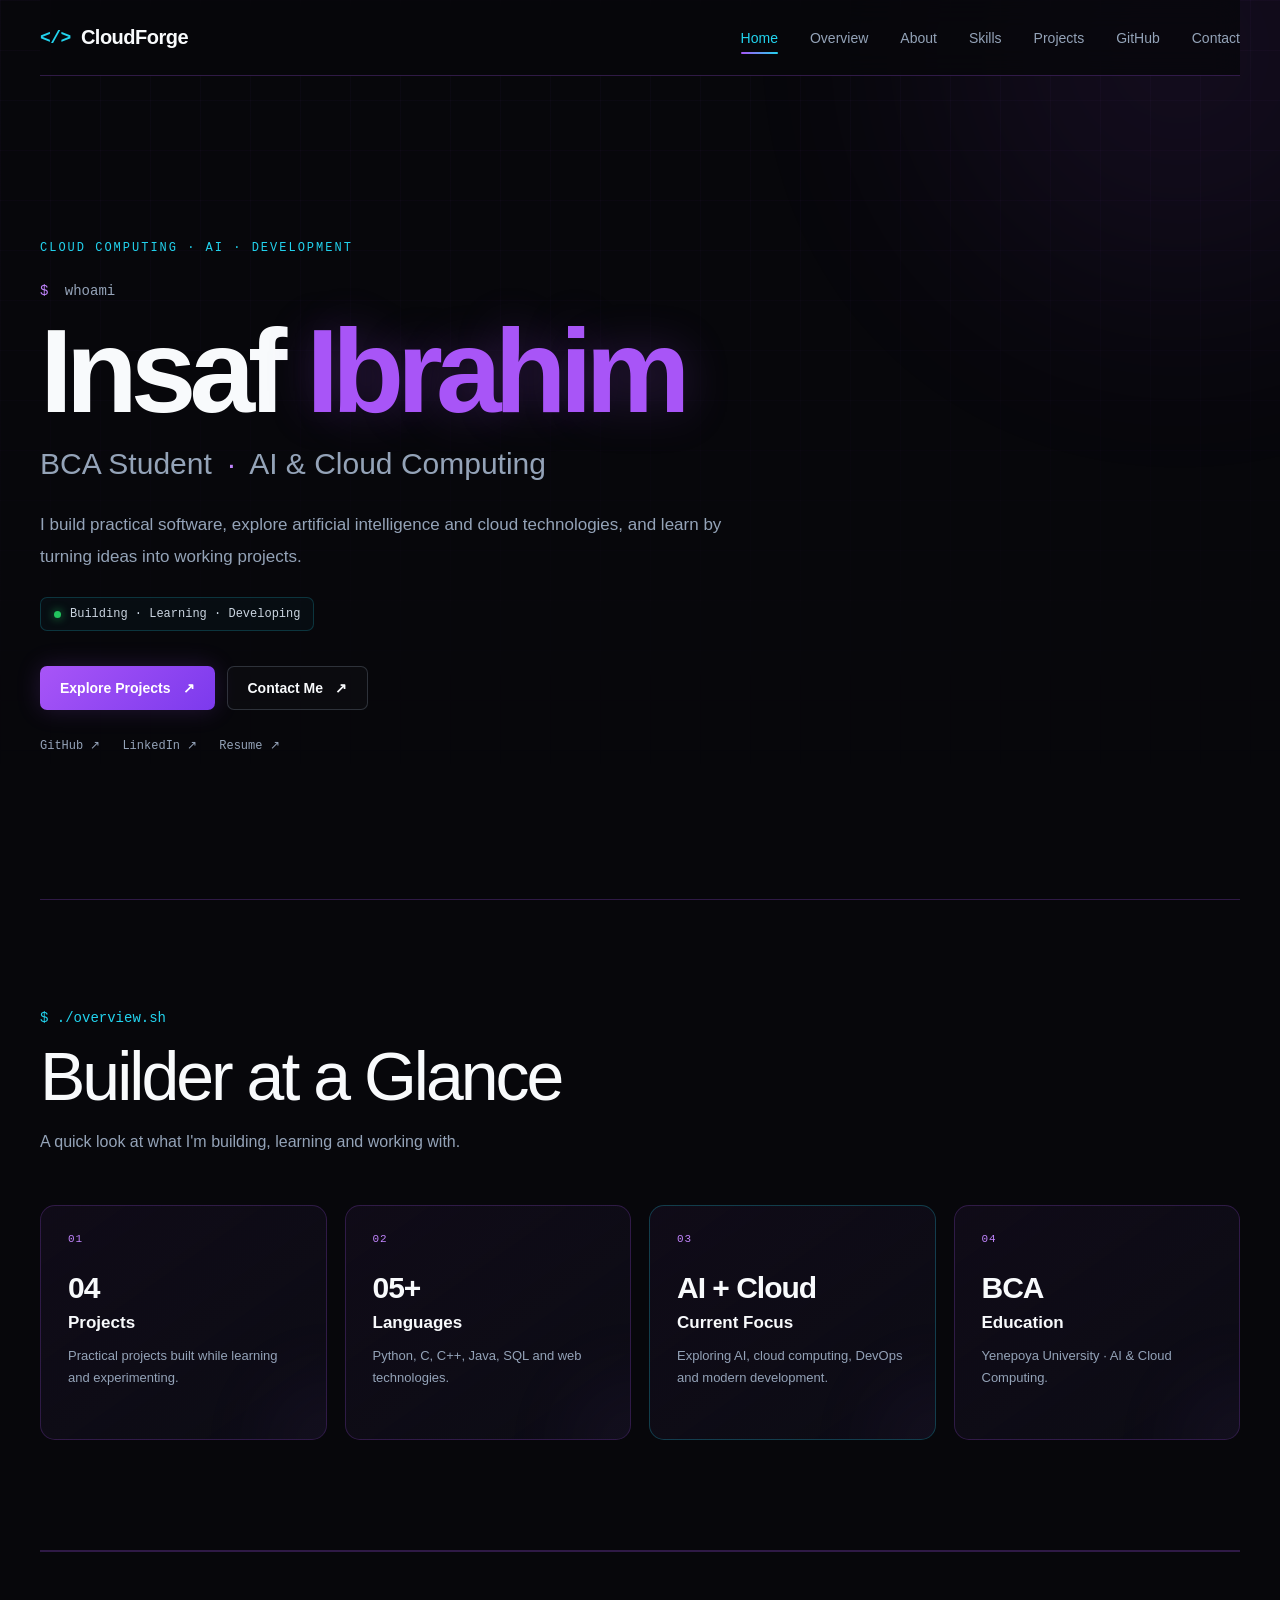
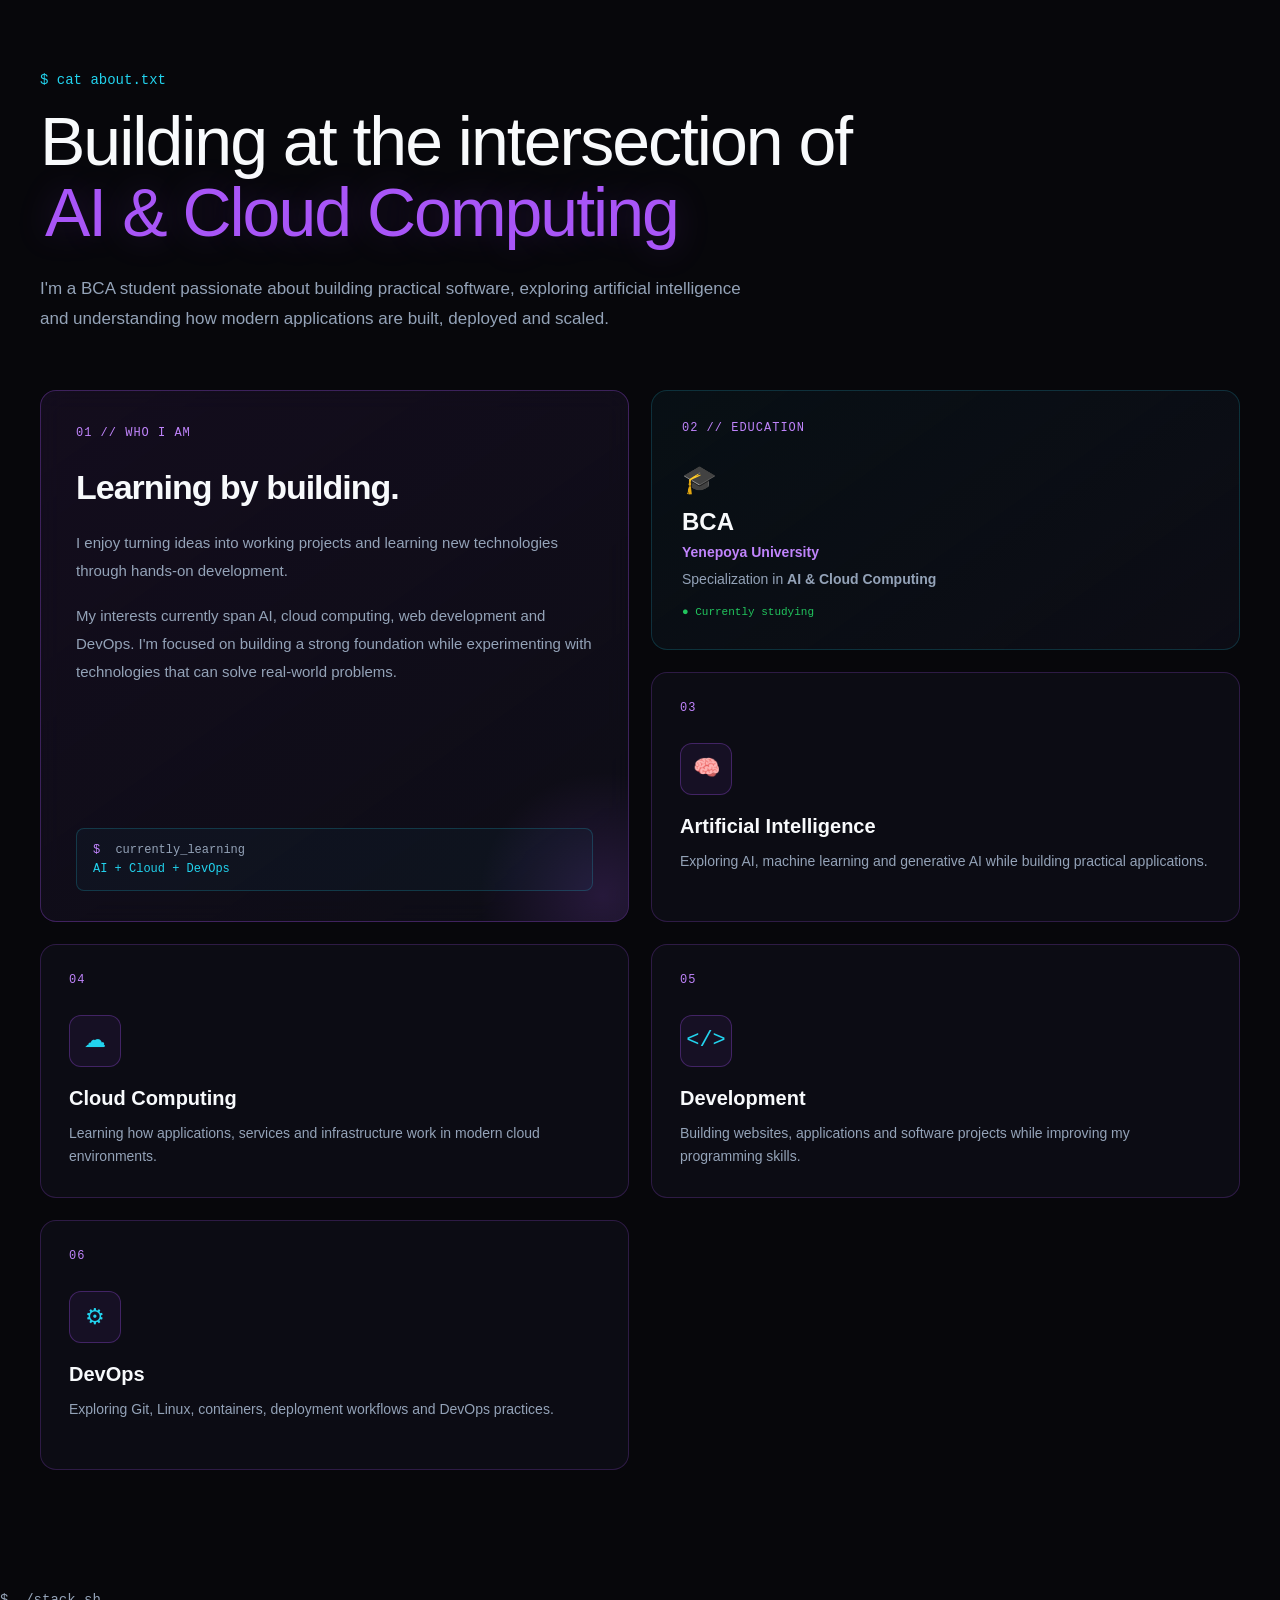
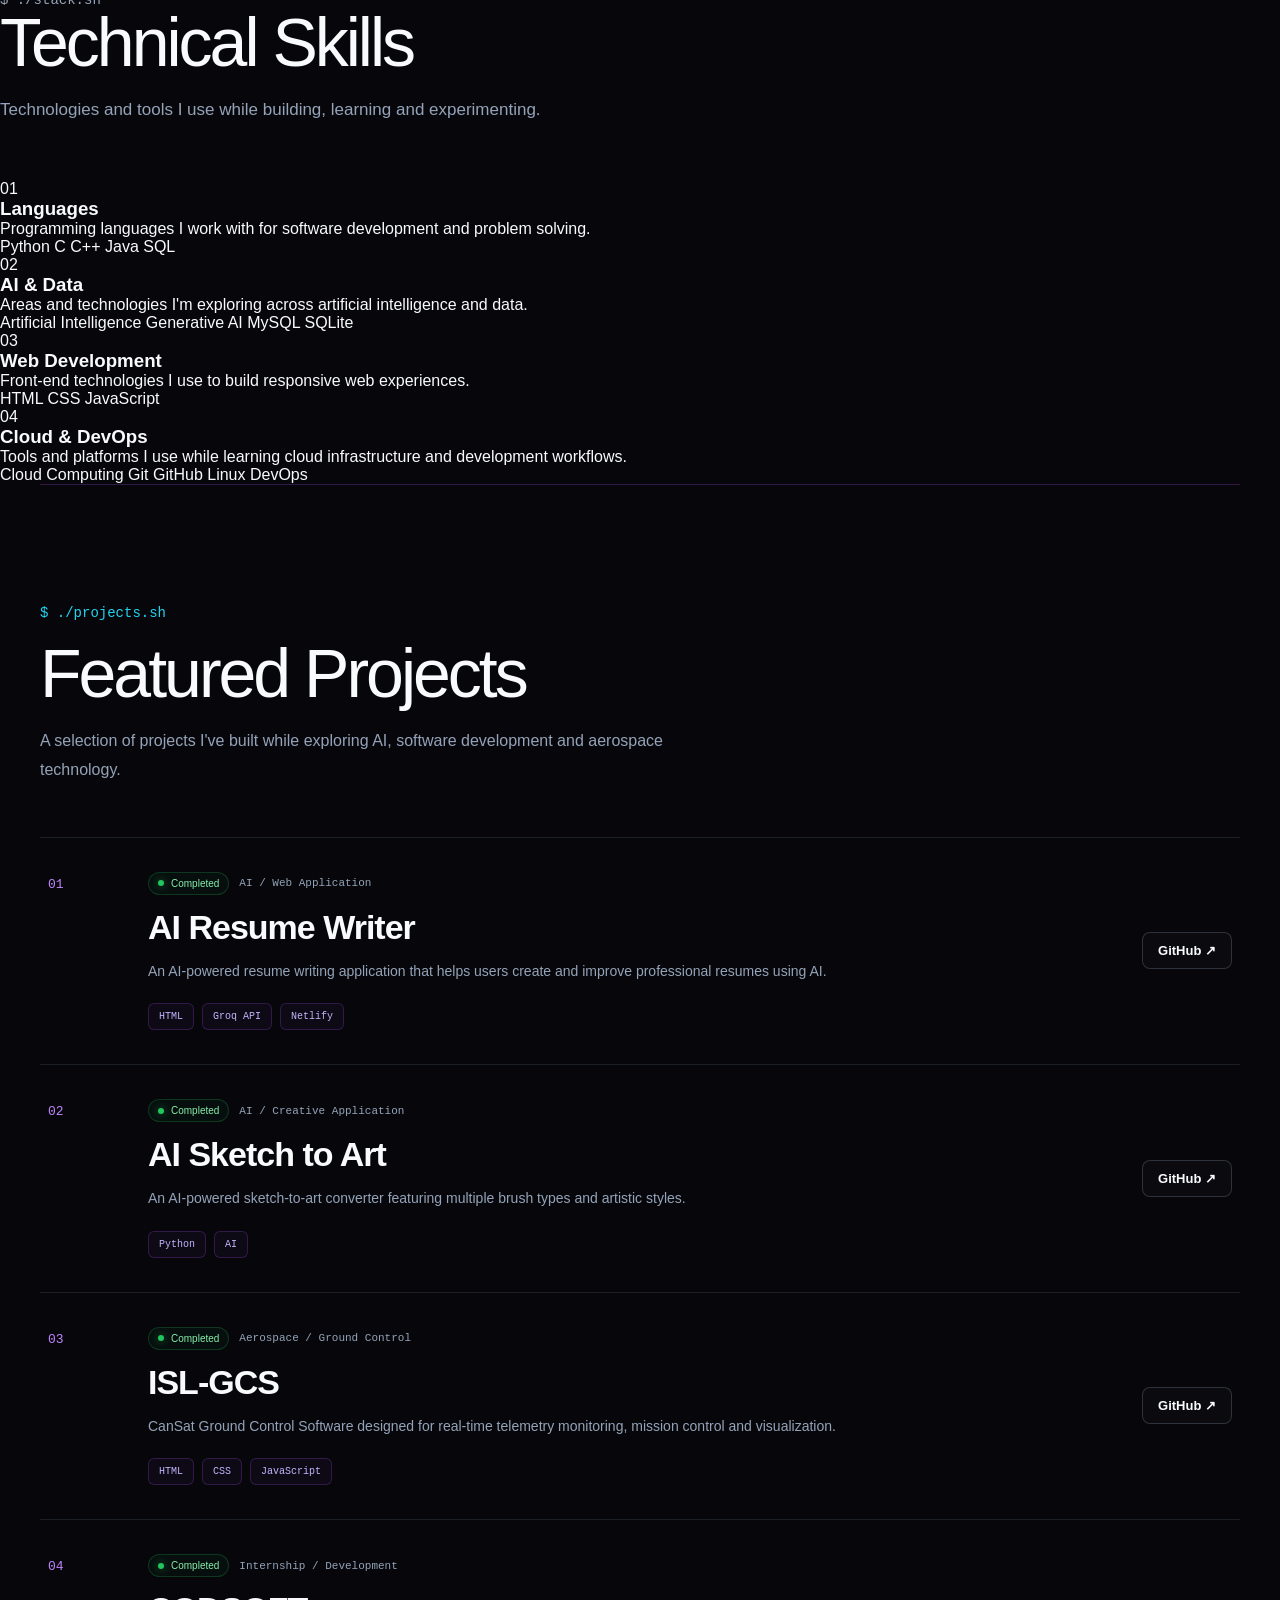
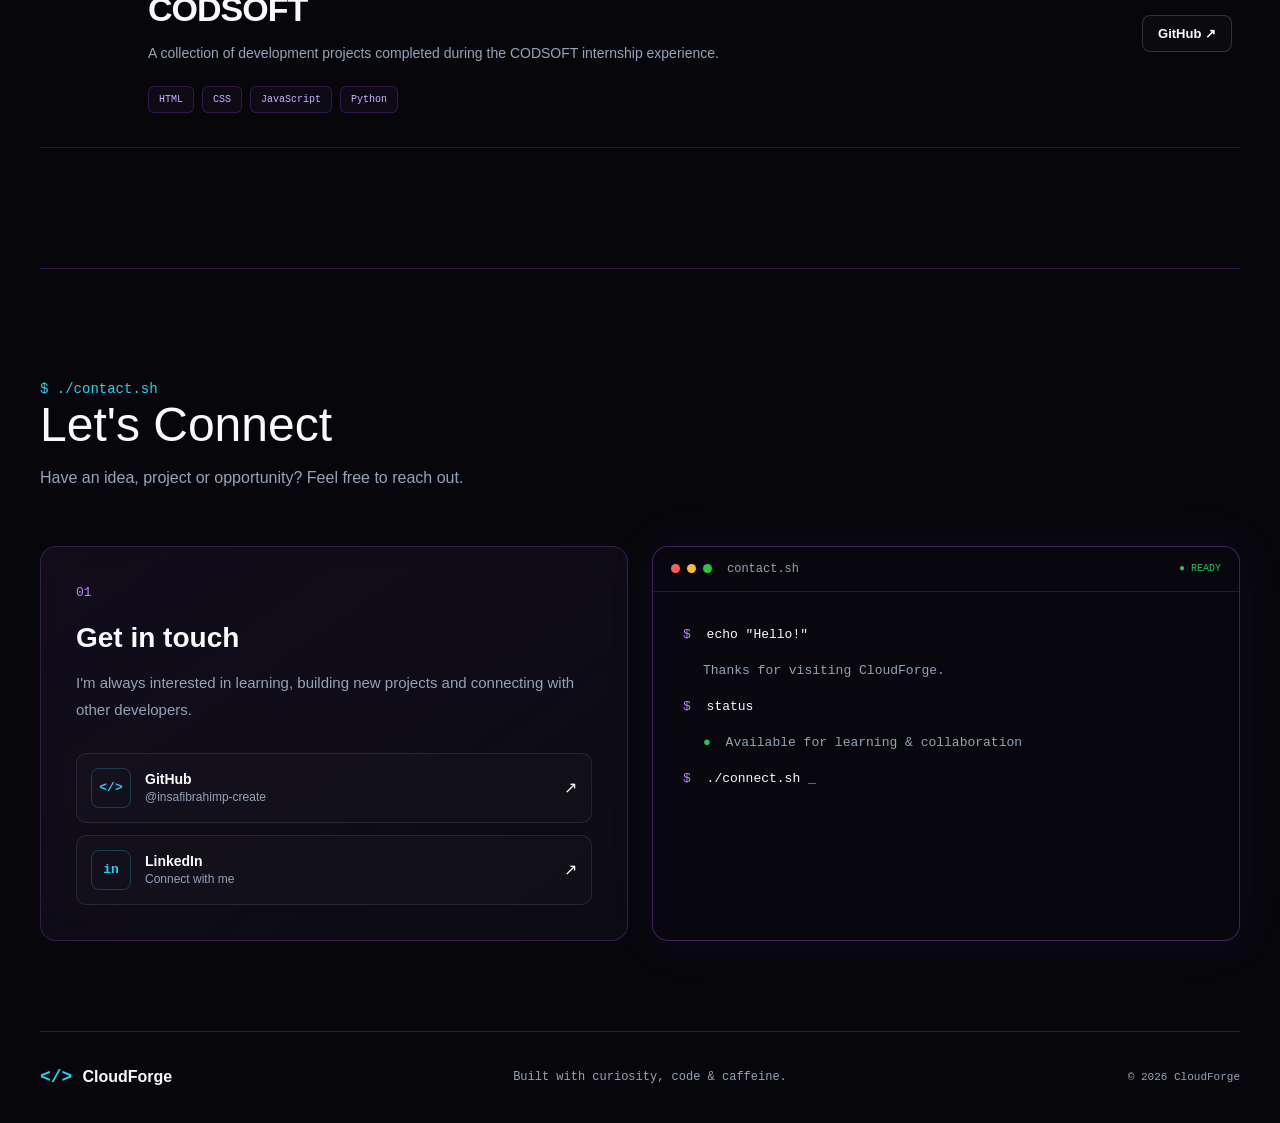
==== index.html @ 62e87405 "Refactor skills section for better clarity Updated the skills section to improve clarity and organiz" ====
<!DOCTYPE html>
<html lang="en">

<head>

    <meta charset="UTF-8">

    <meta
        name="viewport"
        content="width=device-width, initial-scale=1.0"
    >

    <title>CloudForge | Insaf Ibrahim</title>

    <meta
        name="description"
        content="CloudForge — Personal developer portfolio of Insaf Ibrahim, BCA Student specializing in AI & Cloud Computing."
    >

    <link rel="stylesheet" href="style.css">

</head>


<body>


    <!-- ================= NAVBAR ================= -->

    <header class="navbar">

        <div class="logo">

            <span class="logo-symbol">&lt;/&gt;</span>

            <span>CloudForge</span>

        </div>


        <nav class="nav-links">

            <a href="#home">Home</a>

            <a href="#overview">Overview</a>

            <a href="#about">About</a>

            <a href="#skills">Skills</a>

            <a href="#projects">Projects</a>

            <a href="#github">GitHub</a>

            <a href="#contact">Contact</a>

        </nav>


        <button
            class="menu-btn"
            aria-label="Open navigation"
        >
            ☰
        </button>

    </header>



    <!-- ================= MAIN ================= -->

    <main>


        <!-- ================= HERO ================= -->

        <section id="home" class="hero-modern">

            <div class="hero-modern-content">

                <span class="hero-eyebrow">
                    CLOUD COMPUTING · AI · DEVELOPMENT
                </span>

                <p class="hero-command">
                    <span>$</span> whoami
                </p>

                <h1>
                    Insaf <span>Ibrahim</span>
                </h1>

                <h2>
                    BCA Student <span>·</span> AI & Cloud Computing
                </h2>

                <p class="hero-modern-description">
                    I build practical software, explore artificial intelligence
                    and cloud technologies, and learn by turning ideas into
                    working projects.
                </p>

                <div class="hero-modern-status">
                    <span></span>
                    Building · Learning · Developing
                </div>

                <div class="hero-modern-actions">

                    <a href="#projects" class="hero-action-primary">
                        Explore Projects
                        <span>↗</span>
                    </a>

                    <a href="#contact" class="hero-action-secondary">
                        Contact Me
                        <span>↗</span>
                    </a>

                </div>

                <div class="hero-modern-links">

                    <a href="https://github.com/insafibrahimp-create"
                       target="_blank"
                       rel="noopener noreferrer">
                        GitHub ↗
                    </a>

                    <a href="https://www.linkedin.com/in/insafibrahimp"
                       target="_blank"
                       rel="noopener noreferrer">
                        LinkedIn ↗
                    </a>

                    <a href="resume.pdf"
                       target="_blank"
                       rel="noopener noreferrer">
                        Resume ↗
                    </a>

                </div>

            </div>

        </section>


        <!-- ================= BUILDER AT A GLANCE ================= -->

        <section id="overview" class="builder-section">

            <div class="builder-header">

                <span class="section-command">
                    $ ./overview.sh
                </span>

                <h2>
                    Builder at a Glance
                </h2>

                <p>
                    A quick look at what I'm building, learning and working with.
                </p>

            </div>

            <div class="builder-grid">

                <div class="builder-card">
                    <span class="builder-number">01</span>
                    <strong>04</strong>
                    <h3>Projects</h3>
                    <p>
                        Practical projects built while learning and experimenting.
                    </p>
                </div>

                <div class="builder-card">
                    <span class="builder-number">02</span>
                    <strong>05+</strong>
                    <h3>Languages</h3>
                    <p>
                        Python, C, C++, Java, SQL and web technologies.
                    </p>
                </div>

                <div class="builder-card builder-card-focus">
                    <span class="builder-number">03</span>
                    <strong>AI + Cloud</strong>
                    <h3>Current Focus</h3>
                    <p>
                        Exploring AI, cloud computing, DevOps and modern development.
                    </p>
                </div>

                <div class="builder-card">
                    <span class="builder-number">04</span>
                    <strong>BCA</strong>
                    <h3>Education</h3>
                    <p>
                        Yenepoya University · AI & Cloud Computing.
                    </p>
                </div>

            </div>

        </section>


        <!-- =====================================================
             ABOUT SECTION
        ===================================================== -->

        <section
            id="about"
            class="about-section"
        >


            <div class="about-modern-header">

                <span class="section-command">

                    $ cat about.txt

                </span>


                <h2>

                    Building at the intersection of

                    <span>AI & Cloud Computing</span>

                </h2>


                <p>

                    I'm a BCA student passionate about building practical
                    software, exploring artificial intelligence and
                    understanding how modern applications are built,
                    deployed and scaled.

                </p>

            </div>



            <div class="about-modern-grid">


                <!-- ================= ABOUT INTRO ================= -->

                <div class="about-intro-card">


                    <span class="about-label">

                        01 // WHO I AM

                    </span>


                    <h3>

                        Learning by building.

                    </h3>


                    <p>

                        I enjoy turning ideas into working projects and
                        learning new technologies through hands-on
                        development.

                    </p>


                    <p>

                        My interests currently span AI, cloud computing,
                        web development and DevOps. I'm focused on building
                        a strong foundation while experimenting with
                        technologies that can solve real-world problems.

                    </p>


                    <div class="about-terminal-line">

                        <span>$</span>

                        currently_learning

                        <strong>

                            AI + Cloud + DevOps

                        </strong>

                    </div>


                </div>



                <!-- ================= EDUCATION ================= -->

                <div class="about-info-card">


                    <span class="about-label">

                        02 // EDUCATION

                    </span>


                    <div class="about-info-icon">

                        🎓

                    </div>


                    <h3>

                        BCA

                    </h3>


                    <p class="about-highlight">

                        Yenepoya University

                    </p>


                    <p>

                        Specialization in

                        <strong>

                            AI & Cloud Computing

                        </strong>

                    </p>


                    <span class="about-status">

                        ● Currently studying

                    </span>


                </div>



                <!-- ================= AI ================= -->

                <div class="about-focus-card">


                    <span class="about-label">

                        03

                    </span>


                    <div class="about-focus-icon">

                        🧠

                    </div>


                    <h3>

                        Artificial Intelligence

                    </h3>


                    <p>

                        Exploring AI, machine learning and generative AI
                        while building practical applications.

                    </p>


                </div>



                <!-- ================= CLOUD ================= -->

                <div class="about-focus-card">


                    <span class="about-label">

                        04

                    </span>


                    <div class="about-focus-icon">

                        ☁

                    </div>


                    <h3>

                        Cloud Computing

                    </h3>


                    <p>

                        Learning how applications, services and
                        infrastructure work in modern cloud environments.

                    </p>


                </div>



                <!-- ================= DEVELOPMENT ================= -->

                <div class="about-focus-card">


                    <span class="about-label">

                        05

                    </span>


                    <div class="about-focus-icon">

                        &lt;/&gt;

                    </div>


                    <h3>

                        Development

                    </h3>


                    <p>

                        Building websites, applications and software
                        projects while improving my programming skills.

                    </p>


                </div>



                <!-- ================= DEVOPS ================= -->

                <div class="about-focus-card">


                    <span class="about-label">

                        06

                    </span>


                    <div class="about-focus-icon">

                        ⚙

                    </div>


                    <h3>

                        DevOps

                    </h3>


                    <p>

                        Exploring Git, Linux, containers, deployment
                        workflows and DevOps practices.

                    </p>


                </div>


            </div>


        </section>



        <!-- ================= SKILLS SECTION ================= -->

        <section id="skills" class="skills-modern-section">

            <div class="skills-modern-header">

                <span class="section-command">
                    $ ./stack.sh
                </span>

                <h2>
                    Technical Skills
                </h2>

                <p>
                    Technologies and tools I use while building,
                    learning and experimenting.
                </p>

            </div>


            <div class="skills-modern-list">

                <!-- SKILL GROUP 01 -->
                <article class="skill-row">

                    <span class="skill-row-number">
                        01
                    </span>

                    <div class="skill-row-content">

                        <h3>
                            Languages
                        </h3>

                        <p>
                            Programming languages I work with for
                            software development and problem solving.
                        </p>

                        <div class="skill-row-tags">
                            <span>Python</span>
                            <span>C</span>
                            <span>C++</span>
                            <span>Java</span>
                            <span>SQL</span>
                        </div>

                    </div>

                </article>


                <!-- SKILL GROUP 02 -->
                <article class="skill-row">

                    <span class="skill-row-number">
                        02
                    </span>

                    <div class="skill-row-content">

                        <h3>
                            AI & Data
                        </h3>

                        <p>
                            Areas and technologies I'm exploring across
                            artificial intelligence and data.
                        </p>

                        <div class="skill-row-tags">
                            <span>Artificial Intelligence</span>
                            <span>Generative AI</span>
                            <span>MySQL</span>
                            <span>SQLite</span>
                        </div>

                    </div>

                </article>


                <!-- SKILL GROUP 03 -->
                <article class="skill-row">

                    <span class="skill-row-number">
                        03
                    </span>

                    <div class="skill-row-content">

                        <h3>
                            Web Development
                        </h3>

                        <p>
                            Front-end technologies I use to build
                            responsive web experiences.
                        </p>

                        <div class="skill-row-tags">
                            <span>HTML</span>
                            <span>CSS</span>
                            <span>JavaScript</span>
                        </div>

                    </div>

                </article>


                <!-- SKILL GROUP 04 -->
                <article class="skill-row">

                    <span class="skill-row-number">
                        04
                    </span>

                    <div class="skill-row-content">

                        <h3>
                            Cloud & DevOps
                        </h3>

                        <p>
                            Tools and platforms I use while learning
                            cloud infrastructure and development workflows.
                        </p>

                        <div class="skill-row-tags">
                            <span>Cloud Computing</span>
                            <span>Git</span>
                            <span>GitHub</span>
                            <span>Linux</span>
                            <span>DevOps</span>
                        </div>

                    </div>

                </article>

            </div>

        </section>


        <!-- ================= PROJECTS SECTION ================= -->

        <section id="projects" class="projects-section projects-featured">

            <div class="featured-projects-header">

                <span class="section-command">
                    $ ./projects.sh
                </span>

                <h2>
                    Featured Projects
                </h2>

                <p>
                    A selection of projects I've built while exploring
                    AI, software development and aerospace technology.
                </p>

            </div>


            <div class="featured-project-list">

                <!-- PROJECT 01 -->
                <article class="featured-project">

                    <div class="featured-project-index">
                        01
                    </div>

                    <div class="featured-project-main">

                        <div class="featured-project-top">

                            <span class="project-status">
                                Completed
                            </span>

                            <span class="project-category">
                                AI / Web Application
                            </span>

                        </div>

                        <h3>
                            AI Resume Writer
                        </h3>

                        <p>
                            An AI-powered resume writing application that
                            helps users create and improve professional
                            resumes using AI.
                        </p>

                        <div class="featured-tech">
                            <span>HTML</span>
                            <span>Groq API</span>
                            <span>Netlify</span>
                        </div>

                    </div>

                    <div class="featured-project-action">

                        <a
                            href="https://github.com/insafibrahimp-create/ai-resume-writer"
                            target="_blank"
                            rel="noopener noreferrer"
                            class="project-btn"
                        >
                            GitHub ↗
                        </a>

                    </div>

                </article>


                <!-- PROJECT 02 -->
                <article class="featured-project">

                    <div class="featured-project-index">
                        02
                    </div>

                    <div class="featured-project-main">

                        <div class="featured-project-top">

                            <span class="project-status">
                                Completed
                            </span>

                            <span class="project-category">
                                AI / Creative Application
                            </span>

                        </div>

                        <h3>
                            AI Sketch to Art
                        </h3>

                        <p>
                            An AI-powered sketch-to-art converter featuring
                            multiple brush types and artistic styles.
                        </p>

                        <div class="featured-tech">
                            <span>Python</span>
                            <span>AI</span>
                        </div>

                    </div>

                    <div class="featured-project-action">

                        <a
                            href="https://github.com/insafibrahimp-create/ai-sketch-to-art"
                            target="_blank"
                            rel="noopener noreferrer"
                            class="project-btn"
                        >
                            GitHub ↗
                        </a>

                    </div>

                </article>


                <!-- PROJECT 03 -->
                <article class="featured-project">

                    <div class="featured-project-index">
                        03
                    </div>

                    <div class="featured-project-main">

                        <div class="featured-project-top">

                            <span class="project-status">
                                Completed
                            </span>

                            <span class="project-category">
                                Aerospace / Ground Control
                            </span>

                        </div>

                        <h3>
                            ISL-GCS
                        </h3>

                        <p>
                            CanSat Ground Control Software designed for
                            real-time telemetry monitoring, mission control
                            and visualization.
                        </p>

                        <div class="featured-tech">
                            <span>HTML</span>
                            <span>CSS</span>
                            <span>JavaScript</span>
                        </div>

                    </div>

                    <div class="featured-project-action">

                        <a
                            href="https://github.com/insafibrahimp-create/ISL-GCS"
                            target="_blank"
                            rel="noopener noreferrer"
                            class="project-btn"
                        >
                            GitHub ↗
                        </a>

                    </div>

                </article>


                <!-- PROJECT 04 -->
                <article class="featured-project">

                    <div class="featured-project-index">
                        04
                    </div>

                    <div class="featured-project-main">

                        <div class="featured-project-top">

                            <span class="project-status">
                                Completed
                            </span>

                            <span class="project-category">
                                Internship / Development
                            </span>

                        </div>

                        <h3>
                            CODSOFT
                        </h3>

                        <p>
                            A collection of development projects completed
                            during the CODSOFT internship experience.
                        </p>

                        <div class="featured-tech">
                            <span>HTML</span>
                            <span>CSS</span>
                            <span>JavaScript</span>
                            <span>Python</span>
                        </div>

                    </div>

                    <div class="featured-project-action">

                        <a
                            href="https://github.com/insafibrahimp-create/CODSOFT"
                            target="_blank"
                            rel="noopener noreferrer"
                            class="project-btn"
                        >
                            GitHub ↗
                        </a>

                    </div>

                </article>

            </div>

        </section>


        <!-- ================= CONTACT SECTION ================= -->

        <section
            id="contact"
            class="contact-section"
        >


            <div class="section-heading">


                <span class="section-command">

                    $ ./contact.sh

                </span>


                <h2>

                    Let's Connect

                </h2>


                <p>

                    Have an idea, project or opportunity?
                    Feel free to reach out.

                </p>


            </div>



            <div class="contact-grid">


                <!-- CONTACT INFO -->

                <div class="contact-info">


                    <span class="contact-number">

                        01

                    </span>


                    <h3>

                        Get in touch

                    </h3>


                    <p>

                        I'm always interested in learning, building new
                        projects and connecting with other developers.

                    </p>


                    <div class="contact-links">


                        <a
                            href="https://github.com/insafibrahimp-create"
                            target="_blank"
                            rel="noopener noreferrer"
                            class="contact-link"
                        >


                            <span class="contact-icon">

                                &lt;/&gt;

                            </span>


                            <div>


                                <strong>

                                    GitHub

                                </strong>


                                <small>

                                    @insafibrahimp-create

                                </small>


                            </div>


                            <span>

                                ↗

                            </span>


                        </a>



                        <a
                            href="https://www.linkedin.com/in/insafibrahimp"
                            target="_blank"
                            rel="noopener noreferrer"
                            class="contact-link"
                        >


                            <span class="contact-icon">

                                in

                            </span>


                            <div>


                                <strong>

                                    LinkedIn

                                </strong>


                                <small>

                                    Connect with me

                                </small>


                            </div>


                            <span>

                                ↗

                            </span>


                        </a>


                    </div>


                </div>



                <!-- TERMINAL CONTACT CARD -->

                <div class="contact-terminal">


                    <div class="terminal-header">


                        <span class="window-dot red"></span>

                        <span class="window-dot yellow"></span>

                        <span class="window-dot green"></span>


                        <span>

                            contact.sh

                        </span>


                        <span class="terminal-live">

                            ● READY

                        </span>

                    </div>



                    <div class="terminal-body">


                        <p>

                            <span class="terminal-purple">

                                $

                            </span>

                            echo "Hello!"

                        </p>


                        <p class="terminal-output">

                            Thanks for visiting CloudForge.

                        </p>


                        <p>

                            <span class="terminal-purple">

                                $

                            </span>

                            status

                        </p>


                        <p class="terminal-output">

                            <span class="status-online">

                                ●

                            </span>

                            Available for learning & collaboration

                        </p>


                        <p>

                            <span class="terminal-purple">

                                $

                            </span>

                            ./connect.sh

                            <span class="terminal-cursor">

                                _

                            </span>

                        </p>


                    </div>


                </div>


            </div>


        </section>



        <!-- ================= FOOTER ================= -->

        <footer class="footer">


            <div class="footer-content">


                <div class="footer-logo">


                    <span class="logo-symbol">

                        &lt;/&gt;

                    </span>


                    <span>

                        CloudForge

                    </span>


                </div>


                <p>

                    Built with curiosity, code & caffeine.

                </p>


                <span class="footer-copy">

                    © 2026 CloudForge

                </span>


            </div>


        </footer>


    </main>



    <script src="script.js"></script>


</body>

</html>
---- style.css ----
/* =====================================================
   CLOUDFORGE
   Personal Developer Portfolio
===================================================== */


/* ================= ROOT ================= */

:root {
    --bg: #07070b;
    --bg-secondary: #0d0d14;
    --card: rgba(15, 15, 25, 0.75);

    --purple: #a855f7;
    --purple-light: #c084fc;
    --cyan: #22d3ee;

    --text: #f8fafc;
    --text-secondary: #94a3b8;

    --border: rgba(168, 85, 247, 0.25);

    --max-width: 1200px;
}


/* ================= RESET ================= */

* {
    margin: 0;
    padding: 0;
    box-sizing: border-box;
}

html {
    scroll-behavior: smooth;
}

body {
    background: var(--bg);
    color: var(--text);

    font-family:
        Inter,
        -apple-system,
        BlinkMacSystemFont,
        "Segoe UI",
        sans-serif;

    min-height: 100vh;

    overflow-x: hidden;
}


/* ================= BACKGROUND ================= */

body::before {
    content: "";

    position: fixed;
    inset: 0;

    pointer-events: none;

    background-image:
        linear-gradient(
            rgba(168, 85, 247, 0.035) 1px,
            transparent 1px
        ),
        linear-gradient(
            90deg,
            rgba(168, 85, 247, 0.035) 1px,
            transparent 1px
        );

    background-size: 50px 50px;

    mask-image: linear-gradient(
        to bottom,
        black,
        transparent 90%
    );

    z-index: -2;
}


body::after {
    content: "";

    position: fixed;

    width: 500px;
    height: 500px;

    top: -200px;
    right: -150px;

    background: var(--purple);

    opacity: 0.08;

    filter: blur(120px);

    border-radius: 50%;

    pointer-events: none;

    z-index: -1;
}


/* ================= NAVBAR ================= */

.navbar {

    width: min(
        calc(100% - 40px),
        var(--max-width)
    );

    height: 76px;

    margin: 0 auto;

    display: flex;

    align-items: center;

    justify-content: space-between;

    border-bottom: 1px solid var(--border);
}


.logo {

    display: flex;

    align-items: center;

    gap: 10px;

    font-size: 20px;

    font-weight: 700;

    letter-spacing: -0.5px;
}


.logo-symbol {

    color: var(--cyan);

    font-family: monospace;

    font-size: 18px;
}


.nav-links {

    display: flex;

    gap: 32px;
}


.nav-links a {

    color: var(--text-secondary);

    text-decoration: none;

    font-size: 14px;

    transition: 0.25s ease;
}


.nav-links a:hover {

    color: var(--cyan);

    text-shadow:
        0 0 15px
        rgba(34, 211, 238, 0.5);
}


.menu-btn {

    display: none;

    background: transparent;

    border: 1px solid var(--border);

    color: var(--text);

    padding: 8px 11px;

    border-radius: 8px;

    cursor: pointer;

    font-size: 18px;
}


/* ================= HERO ================= */

.hero {

    width: min(
        calc(100% - 40px),
        var(--max-width)
    );

    min-height: calc(100vh - 76px);

    margin: 0 auto;

    display: grid;

    grid-template-columns:
        1.1fr
        0.9fr;

    align-items: center;

    gap: 70px;

    padding: 80px 0;
}


/* ================= HERO TEXT ================= */

.terminal-line {

    color: var(--cyan);

    font-family: monospace;

    font-size: 14px;

    margin-bottom: 25px;
}


.terminal-symbol {

    color: var(--purple-light);

    margin-right: 8px;
}


.intro-text {

    color: var(--text-secondary);

    font-size: 20px;

    margin-bottom: 5px;
}


h1 {

    font-size: clamp(
        55px,
        8vw,
        92px
    );

    line-height: 0.95;

    letter-spacing: -5px;

    margin-bottom: 25px;
}


h1 span {

    color: var(--purple);

    text-shadow:
        0 0 40px
        rgba(168, 85, 247, 0.25);
}


h2 {

    font-size: clamp(
        18px,
        2.5vw,
        25px
    );

    font-weight: 500;

    color: var(--text-secondary);

    margin-bottom: 25px;
}


h2 span {

    color: var(--purple-light);

    margin: 0 5px;
}


.hero-description {

    max-width: 580px;

    color: var(--text-secondary);

    font-size: 17px;

    line-height: 1.8;

    margin-bottom: 25px;
}


/* ================= STATUS ================= */

.status {

    display: inline-flex;

    align-items: center;

    gap: 9px;

    color: #cbd5e1;

    font-family: monospace;

    font-size: 13px;

    padding: 9px 13px;

    border:

        1px solid
        rgba(34, 211, 238, 0.2);

    border-radius: 6px;

    background:
        rgba(34, 211, 238, 0.03);

    margin-bottom: 35px;
}


.status-dot {

    width: 7px;
    height: 7px;

    border-radius: 50%;

    background: #22c55e;

    box-shadow:
        0 0 10px
        rgba(34, 197, 94, 0.8);

    animation: pulse 2s infinite;
}


/* ================= BUTTONS ================= */

.hero-buttons {

    display: flex;

    gap: 14px;

    flex-wrap: wrap;
}


.btn {

    display: inline-flex;

    align-items: center;

    gap: 12px;

    padding: 13px 21px;

    border-radius: 7px;

    text-decoration: none;

    font-size: 14px;

    font-weight: 600;

    transition:
        transform 0.25s ease,
        box-shadow 0.25s ease;
}


.primary-btn {

    color: white;

    background:
        linear-gradient(
            135deg,
            var(--purple),
            #7c3aed
        );

    box-shadow:
        0 0 25px
        rgba(168, 85, 247, 0.18);
}


.secondary-btn {

    color: var(--text);

    border:
        1px solid
        rgba(148, 163, 184, 0.25);

    background:
        rgba(255,255,255,0.02);
}


.btn:hover {

    transform: translateY(-3px);
}


.primary-btn:hover {

    box-shadow:
        0 10px 35px
        rgba(168, 85, 247, 0.35);
}


.secondary-btn:hover {

    border-color: var(--cyan);

    color: var(--cyan);
}


/* ================= PROFILE CARD ================= */

.hero-visual {

    display: flex;

    justify-content: center;
}


.profile-card {

    width: min(
        100%,
        420px
    );

    padding: 14px;

    border:

        1px solid
        rgba(168, 85, 247, 0.35);

    border-radius: 16px;

    background:
        linear-gradient(
            145deg,
            rgba(168, 85, 247, 0.08),
            rgba(34, 211, 238, 0.03)
        );

    box-shadow:
        0 0 60px
        rgba(168, 85, 247, 0.08);

    backdrop-filter: blur(15px);
}


.card-top {

    display: flex;

    align-items: center;

    gap: 7px;

    padding: 5px 5px 14px;
}


.window-dot {

    width: 9px;
    height: 9px;

    border-radius: 50%;
}


.red {
    background: #ff5f57;
}

.yellow {
    background: #febc2e;
}

.green {
    background: #28c840;
}


.card-title {

    margin-left: 10px;

    color: var(--text-secondary);

    font-family: monospace;

    font-size: 12px;
}


.live {

    margin-left: auto;

    color: #22c55e;

    font-family: monospace;

    font-size: 10px;
}


/* ================= IMAGE ================= */
.profile-placeholder {
    width: 100%;
    height: 100%;

    position: relative;
    overflow: hidden;

    display: flex;
    align-items: center;
    justify-content: center;

    background: #08080f;
}

.profile-placeholder img {
    width: 100%;
    height: 100%;

    display: block;

    object-fit: contain;
    object-position: center;

    border-radius: 10px;

    filter: saturate(0.95) contrast(1.02);

    transition: transform 0.4s ease;
}

/* ================= CARD FOOTER ================= */

.card-footer {

    display: flex;

    justify-content: space-between;

    padding: 13px 5px 2px;

    font-family: monospace;

    font-size: 11px;

    color: var(--text-secondary);
}


.online {

    color: #22c55e;
}


/* ================= PLACEHOLDERS ================= */

.placeholder-section {

    min-height: 300px;

    width: min(
        calc(100% - 40px),
        var(--max-width)
    );

    margin: 0 auto;

    display: flex;

    align-items: center;

    border-top: 1px solid var(--border);
}


.section-command {

    color: var(--text-secondary);

    font-family: monospace;

    font-size: 14px;
}


/* ================= ANIMATIONS ================= */

@keyframes pulse {

    0%,
    100% {
        opacity: 1;
        transform: scale(1);
    }

    50% {
        opacity: 0.5;
        transform: scale(0.8);
    }
}


/* ================= MOBILE ================= */

@media (max-width: 850px) {

    .nav-links {
        display: none;
    }

    .menu-btn {
        display: block;
    }

    .hero {

        grid-template-columns: 1fr;

        text-align: center;

        gap: 50px;

        padding-top: 60px;
    }

    .hero-description {

        margin-left: auto;
        margin-right: auto;
    }

    .hero-buttons {

        justify-content: center;
    }

    .status {

        display: inline-flex;
    }

    .hero-visual {

        order: -1;
    }

    .profile-card {

        width: min(
            100%,
            350px
        );
    }

    h1 {

        letter-spacing: -3px;
    }
}


@media (max-width: 500px) {

    .navbar,
    .hero,
    .placeholder-section {

        width: min(
            calc(100% - 28px),
            var(--max-width)
        );
    }

    .navbar {

        height: 68px;
    }

    .hero {

        padding-top: 45px;
    }

    h1 {

        font-size: 50px;
    }

    h2 {

        font-size: 17px;
    }

    .hero-description {

        font-size: 15px;
    }
}
/* ================= ABOUT SECTION ================= */

.about-section {
    width: min(
        calc(100% - 40px),
        var(--max-width)
    );

    margin: 0 auto;

    padding: 120px 0;

    border-top: 1px solid var(--border);
}


.section-heading {
    margin-bottom: 55px;
}


.section-heading .section-command {
    color: var(--cyan);

    font-family: monospace;

    font-size: 14px;

    margin-bottom: 12px;
}


.section-heading h2 {
    color: var(--text);

    font-size: clamp(
        35px,
        5vw,
        48px
    );

    margin-bottom: 12px;
}


.section-heading p {
    color: var(--text-secondary);

    font-size: 16px;

    line-height: 1.7;
}


/* ================= ABOUT CARDS ================= */

.about-grid {

    display: grid;

    grid-template-columns:
        repeat(3, 1fr);

    gap: 22px;
}


.about-card {

    position: relative;

    min-height: 300px;

    padding: 32px;

    background:
        linear-gradient(
            145deg,
            rgba(168, 85, 247, 0.07),
            rgba(34, 211, 238, 0.025)
        );

    border:
        1px solid
        var(--border);

    border-radius: 14px;

    transition:
        transform 0.3s ease,
        border-color 0.3s ease,
        box-shadow 0.3s ease;
}


.about-card:hover {

    transform: translateY(-6px);

    border-color:
        rgba(168, 85, 247, 0.7);

    box-shadow:
        0 15px 45px
        rgba(168, 85, 247, 0.12);
}


.card-number {

    display: block;

    color: var(--purple);

    font-family: monospace;

    font-size: 13px;

    margin-bottom: 25px;
}


.about-card h3 {

    color: var(--text);

    font-size: 22px;

    margin-bottom: 18px;
}


.about-card p {

    color: var(--text-secondary);

    font-size: 15px;

    line-height: 1.8;

    margin-bottom: 15px;
}


.about-card p:last-child {

    margin-bottom: 0;
}


.about-card .highlight {

    color: var(--purple-light);

    font-weight: 600;

    font-size: 16px;
}


/* ================= CURRENT FOCUS ================= */

.focus-list {

    display: flex;

    flex-wrap: wrap;

    gap: 9px;

    margin-top: 20px;
}


.focus-list span {

    padding: 8px 11px;

    color: var(--purple-light);

    background:
        rgba(168, 85, 247, 0.08);

    border:
        1px solid
        rgba(168, 85, 247, 0.25);

    border-radius: 6px;

    font-family: monospace;

    font-size: 12px;
}


/* ================= SKILLS SECTION ================= */

.skills-section {

    width: min(
        calc(100% - 40px),
        var(--max-width)
    );

    margin: 0 auto;

    padding: 120px 0;

    border-top:
        1px solid
        var(--border);
}


.skills-grid {

    display: grid;

    grid-template-columns:
        repeat(2, 1fr);

    gap: 22px;
}


.skill-card {

    padding: 30px;

    background:
        linear-gradient(
            145deg,
            rgba(168, 85, 247, 0.07),
            rgba(34, 211, 238, 0.025)
        );

    border:
        1px solid
        var(--border);

    border-radius: 14px;

    transition:
        transform 0.3s ease,
        border-color 0.3s ease,
        box-shadow 0.3s ease;
}


.skill-card:hover {

    transform: translateY(-6px);

    border-color:
        rgba(34, 211, 238, 0.55);

    box-shadow:
        0 15px 45px
        rgba(34, 211, 238, 0.08);
}


.skill-icon {

    width: 48px;

    height: 48px;

    display: flex;

    align-items: center;

    justify-content: center;

    margin-bottom: 20px;

    color: var(--cyan);

    background:
        rgba(34, 211, 238, 0.07);

    border:
        1px solid
        rgba(34, 211, 238, 0.25);

    border-radius: 9px;

    font-family: monospace;

    font-weight: bold;
}


.skill-card h3 {

    color: var(--text);

    font-size: 21px;

    margin-bottom: 18px;
}


.skill-tags {

    display: flex;

    flex-wrap: wrap;

    gap: 9px;
}


.skill-tags span {

    padding: 8px 12px;

    color: #cbd5e1;

    background:
        rgba(255, 255, 255, 0.025);

    border:
        1px solid
        rgba(148, 163, 184, 0.18);

    border-radius: 6px;

    font-family: monospace;

    font-size: 12px;

    transition:
        color 0.25s ease,
        border-color 0.25s ease;
}


.skill-tags span:hover {

    color: var(--cyan);

    border-color:
        rgba(34, 211, 238, 0.5);
}


/* ================= ABOUT & SKILLS MOBILE ================= */

@media (max-width: 850px) {

    .about-section,
    .skills-section {

        width: min(
            calc(100% - 40px),
            var(--max-width)
        );
    }


    .about-grid {

        grid-template-columns: 1fr;
    }


    .skills-grid {

        grid-template-columns: 1fr;
    }
}


@media (max-width: 500px) {

    .about-section,
    .skills-section {

        width: min(
            calc(100% - 28px),
            var(--max-width)
        );

        padding: 90px 0;
    }


    .section-heading {

        margin-bottom: 35px;
    }


    .section-heading h2 {

        font-size: 34px;
    }


    .about-card,
    .skill-card {

        padding: 24px;
    }
}
/* =====================================================
   PROJECTS SECTION
===================================================== */

.projects-section {
    width: min(
        calc(100% - 40px),
        var(--max-width)
    );

    margin: 0 auto;
    padding: 110px 0;

    border-top: 1px solid var(--border);
}


/* ================= PROJECT GRID ================= */

.projects-grid {
    display: grid;

    grid-template-columns: repeat(2, 1fr);

    gap: 24px;

    margin-top: 55px;
}


/* ================= PROJECT CARD ================= */

.project-card {
    position: relative;

    padding: 32px;

    min-height: 360px;

    display: flex;
    flex-direction: column;

    border: 1px solid rgba(168, 85, 247, 0.25);

    border-radius: 16px;

    background:
        linear-gradient(
            145deg,
            rgba(168, 85, 247, 0.07),
            rgba(15, 15, 25, 0.65)
        );

    backdrop-filter: blur(12px);

    overflow: hidden;

    transition:
        transform 0.3s ease,
        border-color 0.3s ease,
        box-shadow 0.3s ease;
}


/* glowing background */

.project-card::before {
    content: "";

    position: absolute;

    width: 180px;
    height: 180px;

    top: -80px;
    right: -60px;

    background: var(--purple);

    opacity: 0.08;

    filter: blur(70px);

    border-radius: 50%;

    pointer-events: none;
}


/* hover */

.project-card:hover {
    transform: translateY(-8px);

    border-color:
        rgba(168, 85, 247, 0.6);

    box-shadow:
        0 20px 60px
        rgba(168, 85, 247, 0.12);
}


/* ================= PROJECT NUMBER ================= */

.project-number {
    color: var(--purple-light);

    font-family: monospace;

    font-size: 13px;

    margin-bottom: 20px;
}


/* ================= PROJECT ICON ================= */

.project-icon {
    width: 52px;
    height: 52px;

    display: flex;

    align-items: center;
    justify-content: center;

    margin-bottom: 22px;

    border: 1px solid
        rgba(34, 211, 238, 0.25);

    border-radius: 12px;

    background:
        rgba(34, 211, 238, 0.05);

    font-size: 24px;

    box-shadow:
        0 0 25px
        rgba(34, 211, 238, 0.05);
}


/* ================= PROJECT TITLE ================= */

.project-card h3 {
    position: relative;

    font-size: 24px;

    margin-bottom: 14px;

    color: var(--text);
}


/* ================= PROJECT DESCRIPTION ================= */

.project-card p {
    position: relative;

    color: var(--text-secondary);

    font-size: 15px;

    line-height: 1.7;

    margin-bottom: 22px;

    max-width: 600px;
}


/* ================= TECHNOLOGY TAGS ================= */

.project-tech {
    display: flex;

    flex-wrap: wrap;

    gap: 8px;

    margin-top: auto;

    margin-bottom: 25px;
}


.project-tech span {
    padding: 7px 11px;

    border: 1px solid
        rgba(168, 85, 247, 0.25);

    border-radius: 6px;

    background:
        rgba(168, 85, 247, 0.05);

    color: #c4b5fd;

    font-family: monospace;

    font-size: 11px;
}


/* ================= PROJECT BUTTON ================= */

.project-links {
    display: flex;

    align-items: center;
}


.project-btn {
    display: inline-flex;

    align-items: center;

    gap: 8px;

    padding: 10px 16px;

    border: 1px solid
        rgba(148, 163, 184, 0.25);

    border-radius: 7px;

    color: var(--text);

    background:
        rgba(255, 255, 255, 0.02);

    text-decoration: none;

    font-size: 13px;

    font-weight: 600;

    transition:
        0.25s ease;
}


.project-btn:hover {
    color: var(--cyan);

    border-color: var(--cyan);

    box-shadow:
        0 0 20px
        rgba(34, 211, 238, 0.12);
}


/* ================= PROJECT RESPONSIVE ================= */

@media (max-width: 850px) {

    .projects-section {
        width: min(
            calc(100% - 40px),
            var(--max-width)
        );
    }

    .projects-grid {
        grid-template-columns: 1fr;
    }
}


@media (max-width: 500px) {

    .projects-section {
        width: min(
            calc(100% - 28px),
            var(--max-width)
        );

        padding: 80px 0;
    }

    .project-card {
        padding: 25px;

        min-height: 330px;
    }

    .project-card h3 {
        font-size: 21px;
    }
}
/* =====================================================
   CONTACT SECTION
===================================================== */

.contact-section {
    width: min(
        calc(100% - 40px),
        var(--max-width)
    );

    margin: 0 auto;

    padding: 110px 0 90px;

    border-top: 1px solid var(--border);
}


/* ================= CONTACT GRID ================= */

.contact-grid {
    display: grid;

    grid-template-columns: 1fr 1fr;

    gap: 24px;

    margin-top: 55px;
}


/* ================= CONTACT INFO ================= */

.contact-info {
    padding: 35px;

    border: 1px solid
        rgba(168, 85, 247, 0.25);

    border-radius: 16px;

    background:
        linear-gradient(
            145deg,
            rgba(168, 85, 247, 0.07),
            rgba(15, 15, 25, 0.65)
        );

    backdrop-filter: blur(12px);
}


.contact-number {
    color: var(--purple-light);

    font-family: monospace;

    font-size: 13px;
}


.contact-info h3 {
    font-size: 28px;

    margin: 22px 0 15px;
}


.contact-info > p {
    color: var(--text-secondary);

    line-height: 1.8;

    font-size: 15px;

    max-width: 500px;

    margin-bottom: 30px;
}


/* ================= CONTACT LINKS ================= */

.contact-links {
    display: flex;

    flex-direction: column;

    gap: 12px;
}


.contact-link {
    display: flex;

    align-items: center;

    gap: 14px;

    padding: 14px;

    border: 1px solid
        rgba(148, 163, 184, 0.15);

    border-radius: 10px;

    color: var(--text);

    text-decoration: none;

    background:
        rgba(255, 255, 255, 0.02);

    transition: 0.25s ease;
}


.contact-link:hover {
    transform: translateX(5px);

    border-color: var(--cyan);

    color: var(--cyan);

    background:
        rgba(34, 211, 238, 0.04);
}


.contact-icon {
    width: 40px;
    height: 40px;

    display: flex;

    align-items: center;
    justify-content: center;

    border: 1px solid
        rgba(34, 211, 238, 0.25);

    border-radius: 8px;

    color: var(--cyan);

    font-family: monospace;

    font-weight: 700;
}


.contact-link div {
    display: flex;

    flex-direction: column;

    gap: 3px;

    flex: 1;
}


.contact-link strong {
    font-size: 14px;
}


.contact-link small {
    color: var(--text-secondary);

    font-size: 12px;
}


/* ================= TERMINAL ================= */

.contact-terminal {
    overflow: hidden;

    border: 1px solid
        rgba(168, 85, 247, 0.35);

    border-radius: 16px;

    background:
        rgba(8, 8, 15, 0.85);

    box-shadow:
        0 0 50px
        rgba(168, 85, 247, 0.07);
}


.terminal-header {
    display: flex;

    align-items: center;

    gap: 7px;

    padding: 15px 18px;

    border-bottom: 1px solid
        rgba(168, 85, 247, 0.2);

    color: var(--text-secondary);

    font-family: monospace;

    font-size: 12px;
}


.terminal-header > span:nth-child(4) {
    margin-left: 8px;
}


.terminal-live {
    margin-left: auto;

    color: #22c55e;

    font-size: 10px;
}


.terminal-body {
    min-height: 310px;

    padding: 30px;

    font-family: monospace;

    font-size: 13px;

    line-height: 2;
}


.terminal-body p {
    margin-bottom: 10px;
}


.terminal-purple {
    color: var(--purple-light);

    margin-right: 8px;
}


.terminal-output {
    color: var(--text-secondary);

    padding-left: 20px;
}


.status-online {
    color: #22c55e;

    margin-right: 7px;
}


.terminal-cursor {
    color: var(--cyan);

    animation: blink 1s infinite;
}


/* ================= FOOTER ================= */

.footer {
    width: min(
        calc(100% - 40px),
        var(--max-width)
    );

    margin: 0 auto;

    border-top: 1px solid var(--border);
}


.footer-content {
    min-height: 90px;

    display: flex;

    align-items: center;

    justify-content: space-between;

    gap: 20px;
}


.footer-logo {
    display: flex;

    align-items: center;

    gap: 10px;

    font-weight: 700;
}


.footer p {
    color: var(--text-secondary);

    font-family: monospace;

    font-size: 12px;
}


.footer-copy {
    color: var(--text-secondary);

    font-family: monospace;

    font-size: 11px;
}


/* ================= CONTACT ANIMATION ================= */

@keyframes blink {

    0%,
    45% {
        opacity: 1;
    }

    46%,
    100% {
        opacity: 0;
    }
}


/* ================= CONTACT MOBILE ================= */

@media (max-width: 850px) {

    .contact-grid {
        grid-template-columns: 1fr;
    }

    .contact-section {
        width: min(
            calc(100% - 40px),
            var(--max-width)
        );
    }

    .footer-content {
        flex-direction: column;

        justify-content: center;

        padding: 25px 0;

        text-align: center;
    }
}


@media (max-width: 500px) {

    .contact-section {
        width: min(
            calc(100% - 28px),
            var(--max-width)
        );

        padding: 80px 0 60px;
    }

    .contact-info {
        padding: 25px;
    }

    .terminal-body {
        padding: 22px;

        font-size: 12px;
    }

    .footer {
        width: min(
            calc(100% - 28px),
            var(--max-width)
        );
    }
}
/* =====================================================
   MODERN ABOUT SECTION
===================================================== */

.about-section {
    width: min(
        calc(100% - 40px),
        var(--max-width)
    );

    margin: 0 auto;

    padding: 120px 0;

    border-top: 1px solid var(--border);
}


/* ================= ABOUT HEADER ================= */

.about-modern-header {
    max-width: 850px;

    margin-bottom: 55px;
}


.about-modern-header .section-command {
    display: block;

    color: var(--cyan);

    font-family: monospace;

    font-size: 14px;

    margin-bottom: 18px;
}


.about-modern-header h2 {
    color: var(--text);

    font-size: clamp(
        38px,
        6vw,
        68px
    );

    line-height: 1.05;

    letter-spacing: -2px;

    margin-bottom: 25px;
}


.about-modern-header h2 span {
    color: var(--purple);

    text-shadow:
        0 0 35px
        rgba(168, 85, 247, 0.22);
}


.about-modern-header > p {
    max-width: 720px;

    color: var(--text-secondary);

    font-size: 17px;

    line-height: 1.8;
}


/* ================= ABOUT GRID ================= */

.about-modern-grid {
    display: grid;

    grid-template-columns:
        repeat(2, 1fr);

    gap: 22px;
}


/* ================= INTRO CARD ================= */

.about-intro-card {
    grid-row: span 2;

    min-height: 450px;

    padding: 35px;

    position: relative;

    overflow: hidden;

    border:
        1px solid
        rgba(168, 85, 247, 0.3);

    border-radius: 16px;

    background:
        linear-gradient(
            145deg,
            rgba(168, 85, 247, 0.08),
            rgba(15, 15, 25, 0.8)
        );

    backdrop-filter: blur(12px);

    transition:
        transform 0.3s ease,
        border-color 0.3s ease,
        box-shadow 0.3s ease;
}


.about-intro-card::before {
    content: "";

    position: absolute;

    width: 250px;
    height: 250px;

    right: -100px;
    bottom: -100px;

    background:
        radial-gradient(
            circle,
            rgba(168, 85, 247, 0.16),
            transparent 70%
        );

    pointer-events: none;
}


.about-intro-card:hover {
    transform: translateY(-6px);

    border-color:
        rgba(168, 85, 247, 0.6);

    box-shadow:
        0 20px 60px
        rgba(168, 85, 247, 0.1);
}


/* ================= LABEL ================= */

.about-label {
    display: block;

    color: var(--purple-light);

    font-family: monospace;

    font-size: 12px;

    letter-spacing: 1px;

    margin-bottom: 28px;
}


/* ================= INTRO TEXT ================= */

.about-intro-card h3 {
    position: relative;

    color: var(--text);

    font-size: 34px;

    letter-spacing: -1px;

    margin-bottom: 22px;
}


.about-intro-card > p {
    position: relative;

    color: var(--text-secondary);

    font-size: 15px;

    line-height: 1.85;

    margin-bottom: 18px;
}


/* ================= TERMINAL LINE ================= */

.about-terminal-line {
    position: absolute;

    left: 35px;
    right: 35px;
    bottom: 30px;

    padding: 14px 16px;

    border:
        1px solid
        rgba(34, 211, 238, 0.2);

    border-radius: 8px;

    background:
        rgba(34, 211, 238, 0.03);

    color: var(--text-secondary);

    font-family: monospace;

    font-size: 12px;
}


.about-terminal-line span {
    color: var(--purple-light);

    margin-right: 8px;
}


.about-terminal-line strong {
    display: block;

    color: var(--cyan);

    margin-top: 5px;

    font-weight: 500;
}


/* ================= EDUCATION CARD ================= */

.about-info-card {
    min-height: 210px;

    padding: 30px;

    border:
        1px solid
        rgba(34, 211, 238, 0.18);

    border-radius: 16px;

    background:
        linear-gradient(
            145deg,
            rgba(34, 211, 238, 0.045),
            rgba(15, 15, 25, 0.75)
        );

    transition:
        transform 0.3s ease,
        border-color 0.3s ease;
}


.about-info-card:hover {
    transform: translateY(-6px);

    border-color:
        rgba(34, 211, 238, 0.5);

    box-shadow:
        0 20px 50px
        rgba(34, 211, 238, 0.07);
}


.about-info-icon {
    font-size: 28px;

    margin-bottom: 12px;
}


.about-info-card h3 {
    color: var(--text);

    font-size: 24px;

    margin-bottom: 5px;
}


.about-info-card p {
    color: var(--text-secondary);

    font-size: 14px;

    line-height: 1.6;

    margin-bottom: 5px;
}


.about-info-card .about-highlight {
    color: var(--purple-light);

    font-weight: 600;
}


.about-status {
    display: inline-block;

    margin-top: 10px;

    color: #22c55e;

    font-family: monospace;

    font-size: 11px;
}


/* ================= FOCUS CARDS ================= */

.about-focus-card {
    min-height: 250px;

    padding: 28px;

    position: relative;

    overflow: hidden;

    border:
        1px solid
        rgba(168, 85, 247, 0.22);

    border-radius: 16px;

    background:
        rgba(15, 15, 25, 0.7);

    transition:
        transform 0.3s ease,
        border-color 0.3s ease,
        box-shadow 0.3s ease;
}


.about-focus-card:hover {
    transform: translateY(-6px);

    border-color:
        rgba(168, 85, 247, 0.55);

    box-shadow:
        0 18px 45px
        rgba(168, 85, 247, 0.09);
}


.about-focus-icon {
    width: 52px;
    height: 52px;

    display: flex;

    align-items: center;
    justify-content: center;

    margin-bottom: 20px;

    border:
        1px solid
        rgba(168, 85, 247, 0.3);

    border-radius: 12px;

    background:
        rgba(168, 85, 247, 0.07);

    color: var(--cyan);

    font-size: 22px;

    font-family: monospace;
}


.about-focus-card h3 {
    color: var(--text);

    font-size: 20px;

    margin-bottom: 12px;
}


.about-focus-card p {
    color: var(--text-secondary);

    font-size: 14px;

    line-height: 1.7;
}


/* ================= ABOUT MOBILE ================= */

@media (max-width: 850px) {

    .about-section {
        width: min(
            calc(100% - 40px),
            var(--max-width)
        );

        padding: 90px 0;
    }


    .about-modern-header h2 {
        font-size: 48px;
    }


    .about-modern-grid {
        grid-template-columns: 1fr;
    }


    .about-intro-card {
        grid-row: auto;

        min-height: 420px;
    }


    .about-info-card,
    .about-focus-card {
        min-height: auto;
    }

}


@media (max-width: 500px) {

    .about-section {
        width: min(
            calc(100% - 28px),
            var(--max-width)
        );

        padding: 75px 0;
    }


    .about-modern-header {
        margin-bottom: 35px;
    }


    .about-modern-header h2 {
        font-size: 38px;

        letter-spacing: -1px;
    }


    .about-modern-header > p {
        font-size: 15px;
    }


    .about-intro-card {
        padding: 25px;

        min-height: 450px;
    }


    .about-intro-card h3 {
        font-size: 28px;
    }


    .about-terminal-line {
        left: 25px;
        right: 25px;
        bottom: 25px;
    }


    .about-info-card,
    .about-focus-card {
        padding: 25px;
    }

}
/* =====================================================
   MODERN SKILLS SECTION
===================================================== */

.skills-modern {

    width: min(
        calc(100% - 40px),
        var(--max-width)
    );

    margin: 0 auto;

    padding: 120px 0;

    border-top: 1px solid var(--border);
}


/* ================= HEADER ================= */

.skills-modern-header {

    max-width: 720px;

    margin-bottom: 55px;
}


.skills-command {

    display: inline-block;

    color: var(--cyan);

    font-family: monospace;

    font-size: 14px;

    margin-bottom: 18px;
}


.skills-modern-header h2 {

    font-size: clamp(
        42px,
        6vw,
        68px
    );

    line-height: 1;

    letter-spacing: -3px;

    color: var(--text);

    margin-bottom: 20px;
}


.skills-modern-header p {

    color: var(--text-secondary);

    font-size: 17px;

    line-height: 1.7;

    max-width: 650px;
}


/* ================= GRID ================= */

.skills-modern-grid {

    display: grid;

    grid-template-columns:
        repeat(2, minmax(0, 1fr));

    gap: 24px;
}


/* ================= CARD ================= */

.skills-modern-card {

    position: relative;

    min-height: 220px;

    padding: 30px;

    border: 1px solid
        rgba(168, 85, 247, 0.22);

    border-radius: 18px;

    background:
        linear-gradient(
            145deg,
            rgba(168, 85, 247, 0.055),
            rgba(34, 211, 238, 0.018)
        );

    overflow: hidden;

    transition:
        transform 0.3s ease,
        border-color 0.3s ease,
        box-shadow 0.3s ease;
}


.skills-modern-card::before {

    content: "";

    position: absolute;

    width: 180px;
    height: 180px;

    top: -100px;
    right: -80px;

    background: var(--purple);

    opacity: 0.045;

    filter: blur(70px);

    border-radius: 50%;

    pointer-events: none;
}


.skills-modern-card:hover {

    transform: translateY(-5px);

    border-color:
        rgba(168, 85, 247, 0.5);

    box-shadow:
        0 18px 50px
        rgba(168, 85, 247, 0.08);
}


/* ================= CARD HEADING ================= */

.skills-card-heading {

    display: flex;

    align-items: center;

    gap: 10px;

    margin-bottom: 28px;
}


.skills-card-heading h3 {

    color: var(--text);

    font-size: 18px;

    font-weight: 600;

    margin: 0;
}


.skills-heading-dot {

    width: 8px;
    height: 8px;

    border-radius: 50%;

    background: var(--purple);

    box-shadow:
        0 0 12px
        rgba(168, 85, 247, 0.7);
}


.cyan-dot {

    background: var(--cyan);

    box-shadow:
        0 0 12px
        rgba(34, 211, 238, 0.7);
}


.purple-dot {

    background: var(--purple-light);

    box-shadow:
        0 0 12px
        rgba(192, 132, 252, 0.7);
}


.green-dot {

    background: #22c55e;

    box-shadow:
        0 0 12px
        rgba(34, 197, 94, 0.7);
}


/* ================= SKILL PILLS ================= */

.skills-pills {

    display: flex;

    flex-wrap: wrap;

    gap: 12px;
}


.skill-pill {

    display: inline-flex;

    align-items: center;

    gap: 9px;

    padding: 10px 14px;

    border: 1px solid
        rgba(148, 163, 184, 0.18);

    border-radius: 9px;

    background:
        rgba(255, 255, 255, 0.025);

    color: #cbd5e1;

    font-family: monospace;

    font-size: 13px;

    white-space: nowrap;

    transition:
        border-color 0.25s ease,
        background 0.25s ease,
        transform 0.25s ease;
}


.skill-pill:hover {

    transform: translateY(-2px);

    border-color:
        rgba(34, 211, 238, 0.45);

    background:
        rgba(34, 211, 238, 0.045);

    color: white;
}


/* ================= PILL ICONS ================= */

.pill-icon {

    display: inline-flex;

    align-items: center;

    justify-content: center;

    min-width: 25px;

    height: 25px;

    padding: 0 4px;

    border-radius: 6px;

    font-size: 10px;

    font-weight: 700;

    color: var(--cyan);

    background:
        rgba(34, 211, 238, 0.07);

    border: 1px solid
        rgba(34, 211, 238, 0.16);
}


.pill-icon.python {
    color: #60a5fa;
}


.pill-icon.c {
    color: #94a3b8;
}


.pill-icon.cpp {
    color: #a78bfa;
    font-size: 8px;
}


.pill-icon.java {
    color: #f59e0b;
    font-size: 13px;
}


.pill-icon.sql {
    color: #38bdf8;
}


.pill-icon.ai {
    color: var(--purple-light);
}


.pill-icon.genai {
    color: #f0abfc;
}


.pill-icon.mysql {
    color: #22d3ee;
}


.pill-icon.sqlite {
    color: #60a5fa;
}


.pill-icon.html {
    color: #fb923c;
    font-size: 8px;
}


.pill-icon.css {
    color: #38bdf8;
}


.pill-icon.js {
    color: #facc15;
}


.pill-icon.ui {
    color: #c084fc;
}


.pill-icon.cloud {
    color: #22d3ee;
    font-size: 14px;
}


.pill-icon.git {
    color: #f97316;
}


.pill-icon.github {
    color: #e2e8f0;
}


.pill-icon.linux {
    color: #facc15;
}


.pill-icon.devops {
    color: #22c55e;
}


/* ================= SKILLS MOBILE ================= */

@media (max-width: 850px) {

    .skills-modern {

        padding: 90px 0;
    }


    .skills-modern-grid {

        grid-template-columns: 1fr;

    }


    .skills-modern-header h2 {

        letter-spacing: -2px;

    }

}


@media (max-width: 500px) {

    .skills-modern {

        width: min(
            calc(100% - 28px),
            var(--max-width)
        );

        padding: 70px 0;
    }


    .skills-modern-header {

        margin-bottom: 40px;
    }


    .skills-modern-header h2 {

        font-size: 42px;

        letter-spacing: -2px;

    }


    .skills-modern-header p {

        font-size: 15px;

    }


    .skills-modern-card {

        padding: 24px;

        min-height: auto;

    }


    .skill-pill {

        font-size: 12px;

        padding: 9px 11px;

    }

}
/* =====================================================
   GITHUB SECTION — DAY 5 FINAL POLISH
===================================================== */

.github-section {
    width: min(calc(100% - 40px), var(--max-width));
    margin: 0 auto;
    padding: 110px 0;
    border-top: 1px solid var(--border);
}

/* ================= GITHUB HEADER ================= */

.github-header {
    max-width: 760px;
    margin-bottom: 42px;
}

.github-header .section-command {
    display: block;
    color: var(--cyan);
    font-family: monospace;
    font-size: 14px;
    margin-bottom: 16px;
}

.github-header h2 {
    color: var(--text);
    font-size: clamp(42px, 6vw, 64px);
    letter-spacing: -3px;
    line-height: 1;
    margin-bottom: 18px;
}

.github-header p {
    max-width: 680px;
    color: var(--text-secondary);
    font-size: 16px;
    line-height: 1.8;
    margin-bottom: 24px;
}

.github-profile-btn {
    display: inline-flex;
    align-items: center;
    gap: 9px;
    padding: 11px 18px;
    border: 1px solid rgba(168, 85, 247, 0.4);
    border-radius: 8px;
    background: rgba(168, 85, 247, 0.07);
    color: var(--text);
    text-decoration: none;
    font-family: monospace;
    font-size: 13px;
    transition:
        transform 0.25s ease,
        border-color 0.25s ease,
        box-shadow 0.25s ease,
        background 0.25s ease;
}

.github-profile-btn:hover {
    transform: translateY(-2px);
    border-color: var(--purple);
    background: rgba(168, 85, 247, 0.12);
    box-shadow: 0 8px 25px rgba(168, 85, 247, 0.18);
}

/* ================= ACTIVITY CARD ================= */

.github-activity-card {
    position: relative;
    width: 100%;
    padding: 28px;
    margin-bottom: 24px;
    border: 1px solid rgba(168, 85, 247, 0.28);
    border-radius: 16px;
    background:
        linear-gradient(
            145deg,
            rgba(168, 85, 247, 0.05),
            rgba(15, 15, 25, 0.82)
        );
    backdrop-filter: blur(12px);
    overflow: hidden;
    box-shadow: 0 18px 50px rgba(0, 0, 0, 0.18);
    transition:
        border-color 0.3s ease,
        box-shadow 0.3s ease;
}

.github-activity-card::before {
    content: "";
    position: absolute;
    width: 280px;
    height: 280px;
    top: -180px;
    right: -100px;
    background:
        radial-gradient(
            circle,
            rgba(168, 85, 247, 0.12),
            transparent 70%
        );
    pointer-events: none;
}

.github-activity-card:hover {
    border-color: rgba(168, 85, 247, 0.42);
    box-shadow: 0 24px 65px rgba(168, 85, 247, 0.07);
}

.github-card-top {
    position: relative;
    display: flex;
    align-items: flex-start;
    justify-content: space-between;
    gap: 20px;
    margin-bottom: 26px;
}

.github-label {
    display: block;
    color: var(--purple-light);
    font-family: monospace;
    font-size: 10px;
    letter-spacing: 2px;
    margin-bottom: 7px;
}

.github-card-top h3 {
    color: var(--text);
    font-size: 22px;
    margin: 0;
}

.github-card-top a {
    color: var(--text-secondary);
    text-decoration: none;
    font-family: monospace;
    font-size: 12px;
    transition: color 0.25s ease;
}

.github-card-top a:hover {
    color: var(--cyan);
}

/* ================= CONTRIBUTION GRAPH ================= */

.contribution-wrapper {
    width: 100%;
    overflow: hidden;
    padding-bottom: 2px;
}

.contribution-months {
    display: grid;
    grid-template-columns: repeat(12, 1fr);
    width: 100%;
    margin-bottom: 10px;
    color: #667085;
    font-family: monospace;
    font-size: 10px;
    line-height: 1;
}

.contribution-months span {
    min-width: 0;
    text-align: left;
    white-space: nowrap;
}

.contribution-area {
    position: relative;
    width: 100%;
    padding: 2px 0;
    overflow: hidden;
}

.contribution-grid {
    display: grid;
    grid-template-columns: repeat(20, minmax(0, 1fr));
    grid-template-rows: repeat(4, minmax(0, 1fr));
    grid-auto-flow: column;
    gap: clamp(4px, 0.5vw, 6px);
    width: 100%;
    min-width: 0;
}

.contribution-grid span {
    width: 100%;
    aspect-ratio: 1 / 1;
    min-width: 0;
    border-radius: 3px;
    background: rgba(255, 255, 255, 0.035);
    border: 1px solid rgba(255, 255, 255, 0.035);
    transition:
        transform 0.2s ease,
        background 0.2s ease,
        box-shadow 0.2s ease,
        border-color 0.2s ease;
}

.contribution-grid span:hover {
    transform: scale(1.25);
    border-color: rgba(34, 211, 238, 0.45);
    box-shadow: 0 0 10px rgba(34, 211, 238, 0.28);
    z-index: 5;
}

.contribution-grid .level-1 {
    background: rgba(168, 85, 247, 0.30);
    border-color: rgba(168, 85, 247, 0.18);
}

.contribution-grid .level-2 {
    background: rgba(168, 85, 247, 0.60);
    border-color: rgba(168, 85, 247, 0.32);
}

.contribution-grid .level-3 {
    background: var(--purple);
    border-color: var(--purple-light);
    box-shadow: 0 0 8px rgba(168, 85, 247, 0.20);
}

/* Hide snake for cleaner layout */

.github-snake {
    display: none;
}

/* ================= LEGEND ================= */

.contribution-legend {
    display: flex;
    justify-content: flex-end;
    align-items: center;
    gap: 6px;
    margin-top: 14px;
    color: #667085;
    font-family: monospace;
    font-size: 10px;
}

.contribution-legend > span:not(:first-child):not(:last-child) {
    display: inline-block;
    width: 12px;
    height: 12px;
    border-radius: 3px;
    background: rgba(255, 255, 255, 0.035);
}

.contribution-legend .level-1 {
    background: rgba(168, 85, 247, 0.30) !important;
}

.contribution-legend .level-2 {
    background: rgba(168, 85, 247, 0.60) !important;
}

.contribution-legend .level-3 {
    background: var(--purple) !important;
}

/* ================= BOTTOM CARDS ================= */

.github-stats-grid {
    display: grid;
    grid-template-columns: repeat(2, 1fr);
    gap: 22px;
}

.github-stat-card {
    position: relative;
    min-height: 230px;
    padding: 28px;
    border: 1px solid rgba(168, 85, 247, 0.22);
    border-radius: 15px;
    background:
        linear-gradient(
            145deg,
            rgba(168, 85, 247, 0.045),
            rgba(15, 15, 25, 0.80)
        );
    overflow: hidden;
    transition:
        transform 0.3s ease,
        border-color 0.3s ease,
        box-shadow 0.3s ease;
}

.github-stat-card::before {
    content: "";
    position: absolute;
    width: 150px;
    height: 150px;
    right: -70px;
    bottom: -70px;
    background:
        radial-gradient(
            circle,
            rgba(34, 211, 238, 0.08),
            transparent 70%
        );
    pointer-events: none;
}

.github-stat-card:hover {
    transform: translateY(-5px);
    border-color: rgba(34, 211, 238, 0.35);
    box-shadow: 0 18px 50px rgba(34, 211, 238, 0.06);
}

.stat-icon {
    width: 46px;
    height: 46px;
    display: flex;
    align-items: center;
    justify-content: center;
    margin-bottom: 20px;
    border: 1px solid rgba(34, 211, 238, 0.25);
    border-radius: 9px;
    background: rgba(34, 211, 238, 0.05);
    color: var(--cyan);
    font-family: monospace;
    font-weight: 700;
}

.stat-label {
    display: block;
    color: var(--purple-light);
    font-family: monospace;
    font-size: 10px;
    letter-spacing: 2px;
    margin-bottom: 8px;
}

.github-stat-card h3 {
    color: var(--text);
    font-size: 22px;
    margin-bottom: 10px;
}

.github-stat-card p {
    color: var(--text-secondary);
    font-size: 14px;
    line-height: 1.7;
    margin-bottom: 20px;
}

.github-stat-card > a {
    color: var(--cyan);
    text-decoration: none;
    font-family: monospace;
    font-size: 12px;
}

.github-stat-card > a:hover {
    text-decoration: underline;
}

.github-language-list {
    display: flex;
    flex-wrap: wrap;
    gap: 8px;
    margin-top: 18px;
}

.github-language-list span {
    padding: 7px 10px;
    border: 1px solid rgba(148, 163, 184, 0.16);
    border-radius: 7px;
    background: rgba(255, 255, 255, 0.025);
    color: #cbd5e1;
    font-family: monospace;
    font-size: 11px;
    transition:
        border-color 0.25s ease,
        color 0.25s ease,
        transform 0.25s ease;
}

.github-language-list span:hover {
    transform: translateY(-2px);
    color: var(--cyan);
    border-color: rgba(34, 211, 238, 0.4);
}

/* ================= MOBILE ================= */

@media (max-width: 850px) {
    .github-section {
        width: min(calc(100% - 40px), var(--max-width));
        padding: 90px 0;
    }

    .github-header {
        margin-bottom: 38px;
    }

    .github-header h2 {
        font-size: 48px;
        letter-spacing: -2px;
    }

    .github-header p {
        font-size: 15px;
    }

    .github-activity-card {
        padding: 24px;
    }

    .github-card-top {
        flex-direction: column;
        gap: 12px;
    }

    .github-stats-grid {
        grid-template-columns: 1fr;
    }

    .contribution-grid {
        gap: 4px;
    }
}

@media (max-width: 500px) {
    .github-section {
        width: min(calc(100% - 28px), var(--max-width));
        padding: 75px 0;
    }

    .github-header h2 {
        font-size: 38px;
    }

    .github-activity-card {
        padding: 20px;
    }

    .github-stat-card {
        padding: 24px;
        min-height: auto;
    }

    .contribution-months {
        font-size: 9px;
    }

    .contribution-grid {
        gap: 3px;
    }
}
/* =====================================================
   SCROLL REVEAL ANIMATIONS
===================================================== */

.reveal {
    opacity: 0;

    transform:
        translateY(30px);

    transition:
        opacity 0.7s ease,
        transform 0.7s ease;

    transition-delay:
        var(--reveal-delay, 0s);
}


.reveal-visible {
    opacity: 1;

    transform:
        translateY(0);
}


/* ================= CARD STAGGER ================= */

.about-modern-grid > *,
.skills-modern-grid > *,
.projects-grid > *,
.github-stats-grid > *,
.contact-grid > * {

    transition-delay:
        var(--reveal-delay, 0s);
}


/* ================= ACCESSIBILITY ================= */

@media (prefers-reduced-motion: reduce) {

    .reveal,
    .reveal-visible {

        opacity: 1;

        transform: none;

        transition: none;

    }

}
/* =====================================================
   DAY 5 — SCROLL REVEAL ANIMATION
===================================================== */

.reveal {
    opacity: 0;
    transform: translateY(30px);

    transition:
        opacity 0.7s ease,
        transform 0.7s ease;

    transition-delay: var(--reveal-delay, 0s);
}

.reveal-visible {
    opacity: 1;
    transform: translateY(0);
}


/* Stagger cards */

.about-modern-grid > *,
.skills-modern-grid > *,
.projects-grid > *,
.github-stats-grid > *,
.contact-grid > * {
    transition-delay: var(--reveal-delay, 0s);
}


/* Accessibility */

@media (prefers-reduced-motion: reduce) {

    .reveal,
    .reveal-visible {
        opacity: 1;
        transform: none;
        transition: none;
    }

}

/* =====================================================
   DAY 5 — NAVBAR POLISH
===================================================== */

.navbar {
    position: sticky;
    top: 0;
    z-index: 1000;

    background: rgba(7, 7, 11, 0.78);
    backdrop-filter: blur(14px);
    -webkit-backdrop-filter: blur(14px);

    transition:
        border-color 0.3s ease,
        background 0.3s ease;
}

.nav-links a {
    position: relative;
    padding: 8px 0;

    transition:
        color 0.25s ease,
        text-shadow 0.25s ease;
}

.nav-links a::after {
    content: "";

    position: absolute;
    left: 0;
    bottom: 0;

    width: 0;
    height: 2px;

    border-radius: 10px;

    background:
        linear-gradient(
            90deg,
            var(--purple),
            var(--cyan)
        );

    transition: width 0.3s ease;
}

.nav-links a:hover {
    color: var(--text);

    text-shadow:
        0 0 15px
        rgba(34, 211, 238, 0.35);
}

.nav-links a:hover::after {
    width: 100%;
}

.nav-links a.active {
    color: var(--cyan);
}

.nav-links a.active::after {
    width: 100%;
}

/* ================= MOBILE NAVBAR ================= */

@media (max-width: 850px) {

    .nav-links.mobile-open {
        position: absolute;

        top: 76px;
        left: 20px;
        right: 20px;

        display: flex;
        flex-direction: column;
        gap: 4px;

        padding: 14px;

        border:
            1px solid
            rgba(168, 85, 247, 0.25);

        border-radius: 12px;

        background:
            rgba(7, 7, 11, 0.96);

        backdrop-filter: blur(18px);
        -webkit-backdrop-filter: blur(18px);

        box-shadow:
            0 20px 50px
            rgba(0, 0, 0, 0.35);

        animation:
            menuSlide 0.25s ease;
    }

    .nav-links.mobile-open a {
        width: 100%;
        padding: 12px 14px;
        border-radius: 7px;
    }

    .nav-links.mobile-open a:hover {
        background:
            rgba(168, 85, 247, 0.07);
    }

    .nav-links.mobile-open a::after {
        display: none;
    }
}

@keyframes menuSlide {

    from {
        opacity: 0;
        transform: translateY(-8px);
    }

    to {
        opacity: 1;
        transform: translateY(0);
    }
}


/* =====================================================
   DAY 6 — PROJECT SHOWCASE UPGRADE
===================================================== */

/* Project card polish */
.project-card {
    min-height: 390px;
    padding: 34px;
    isolation: isolate;
}

.project-card::after {
    content: "";
    position: absolute;
    inset: 0;
    border-radius: inherit;
    pointer-events: none;
    opacity: 0;
    background:
        linear-gradient(
            135deg,
            rgba(168, 85, 247, 0.06),
            transparent 42%,
            rgba(34, 211, 238, 0.035)
        );
    transition: opacity 0.3s ease;
    z-index: -1;
}

.project-card:hover::after {
    opacity: 1;
}

.project-card:hover {
    transform: translateY(-7px);
    border-color: rgba(168, 85, 247, 0.55);
    box-shadow:
        0 22px 55px rgba(168, 85, 247, 0.13),
        0 0 0 1px rgba(168, 85, 247, 0.04);
}

.project-number {
    display: flex;
    align-items: center;
    justify-content: space-between;
    color: var(--purple-light);
    font-family: monospace;
    font-size: 12px;
    letter-spacing: 0.5px;
    margin-bottom: 22px;
}

.project-status {
    display: inline-flex;
    align-items: center;
    gap: 7px;
    padding: 5px 9px;
    border: 1px solid rgba(34, 197, 94, 0.22);
    border-radius: 999px;
    background: rgba(34, 197, 94, 0.045);
    color: #86efac;
    font-size: 10px;
    letter-spacing: 0;
}

.project-status::before {
    content: "";
    width: 6px;
    height: 6px;
    border-radius: 50%;
    background: #22c55e;
    box-shadow: 0 0 8px rgba(34, 197, 94, 0.55);
}

.project-icon {
    width: 54px;
    height: 54px;
    margin-bottom: 20px;
    border-color: rgba(34, 211, 238, 0.3);
    background: rgba(34, 211, 238, 0.045);
    transition:
        transform 0.3s ease,
        border-color 0.3s ease,
        box-shadow 0.3s ease;
}

.project-card:hover .project-icon {
    transform: translateY(-2px);
    border-color: rgba(34, 211, 238, 0.55);
    box-shadow: 0 0 24px rgba(34, 211, 238, 0.09);
}

.project-card h3 {
    font-size: 25px;
    letter-spacing: -0.4px;
    margin-bottom: 12px;
}

.project-card p {
    max-width: 520px;
    font-size: 14px;
    line-height: 1.75;
    margin-bottom: 24px;
}

.project-tech {
    gap: 8px;
    margin-bottom: 26px;
}

.project-tech span {
    padding: 7px 10px;
    border-radius: 7px;
    font-size: 10px;
    transition:
        color 0.25s ease,
        border-color 0.25s ease,
        background 0.25s ease;
}

.project-card:hover .project-tech span {
    border-color: rgba(168, 85, 247, 0.32);
}

.project-links {
    margin-top: auto;
    display: flex;
    align-items: center;
    gap: 10px;
}

.project-btn {
    padding: 10px 15px;
    border-radius: 8px;
}

.project-btn:hover {
    transform: translateY(-2px);
    color: var(--cyan);
    border-color: var(--cyan);
    background: rgba(34, 211, 238, 0.035);
    box-shadow: 0 0 20px rgba(34, 211, 238, 0.11);
}

/* Project card number line stays clean on smaller screens */
@media (max-width: 500px) {
    .project-card {
        min-height: 350px;
        padding: 26px;
    }

    .project-card h3 {
        font-size: 22px;
    }

    .project-status {
        font-size: 9px;
        padding: 5px 8px;
    }

    .project-links {
        flex-wrap: wrap;
    }
}


/* =====================================================
   CLOUDFORGE 2.0 — DAY 7 HERO + BUILDER
===================================================== */

/* ================= MODERN HERO ================= */

.hero-modern {
    width: min(calc(100% - 40px), var(--max-width));
    min-height: calc(100vh - 76px);
    margin: 0 auto;
    display: flex;
    align-items: center;
    padding: 90px 0 75px;
    border-bottom: 1px solid var(--border);
}

.hero-modern-content {
    max-width: 900px;
}

.hero-eyebrow {
    display: inline-block;
    margin-bottom: 28px;
    color: var(--cyan);
    font-family: monospace;
    font-size: 12px;
    letter-spacing: 2px;
}

.hero-command {
    margin-bottom: 18px;
    color: var(--text-secondary);
    font-family: monospace;
    font-size: 14px;
}

.hero-command span {
    color: var(--purple-light);
    margin-right: 8px;
}

.hero-modern h1 {
    margin-bottom: 22px;
    font-size: clamp(64px, 10vw, 118px);
    line-height: 0.92;
    letter-spacing: -7px;
}

.hero-modern h1 span {
    color: var(--purple);
    text-shadow: 0 0 45px rgba(168, 85, 247, 0.25);
}

.hero-modern h2 {
    margin-bottom: 28px;
    color: var(--text-secondary);
    font-size: clamp(20px, 3vw, 30px);
    font-weight: 500;
}

.hero-modern h2 span {
    color: var(--purple-light);
    margin: 0 7px;
}

.hero-modern-description {
    max-width: 720px;
    margin-bottom: 25px;
    color: var(--text-secondary);
    font-size: 17px;
    line-height: 1.85;
}

.hero-modern-status {
    display: inline-flex;
    align-items: center;
    gap: 9px;
    margin-bottom: 35px;
    padding: 9px 13px;
    border: 1px solid rgba(34, 211, 238, 0.2);
    border-radius: 7px;
    background: rgba(34, 211, 238, 0.03);
    color: #cbd5e1;
    font-family: monospace;
    font-size: 12px;
}

.hero-modern-status span {
    width: 7px;
    height: 7px;
    border-radius: 50%;
    background: #22c55e;
    box-shadow: 0 0 10px rgba(34, 197, 94, 0.8);
    animation: pulse 2s infinite;
}

.hero-modern-actions {
    display: flex;
    flex-wrap: wrap;
    gap: 12px;
    margin-bottom: 28px;
}

.hero-action-primary,
.hero-action-secondary {
    display: inline-flex;
    align-items: center;
    gap: 12px;
    padding: 13px 20px;
    border-radius: 7px;
    text-decoration: none;
    font-size: 14px;
    font-weight: 600;
    transition: 0.25s ease;
}

.hero-action-primary {
    color: white;
    background: linear-gradient(135deg, var(--purple), #7c3aed);
    box-shadow: 0 0 25px rgba(168, 85, 247, 0.18);
}

.hero-action-secondary {
    color: var(--text);
    border: 1px solid rgba(148, 163, 184, 0.25);
    background: rgba(255, 255, 255, 0.02);
}

.hero-action-primary:hover,
.hero-action-secondary:hover {
    transform: translateY(-3px);
}

.hero-action-primary:hover {
    box-shadow: 0 10px 35px rgba(168, 85, 247, 0.35);
}

.hero-action-secondary:hover {
    color: var(--cyan);
    border-color: var(--cyan);
}

.hero-modern-links {
    display: flex;
    flex-wrap: wrap;
    gap: 22px;
}

.hero-modern-links a {
    color: var(--text-secondary);
    font-family: monospace;
    font-size: 12px;
    text-decoration: none;
    transition: 0.25s ease;
}

.hero-modern-links a:hover {
    color: var(--cyan);
}


/* ================= BUILDER AT A GLANCE ================= */

.builder-section {
    width: min(calc(100% - 40px), var(--max-width));
    margin: 0 auto;
    padding: 110px 0;
    border-bottom: 1px solid var(--border);
}

.builder-header {
    max-width: 720px;
    margin-bottom: 48px;
}

.builder-header .section-command {
    display: block;
    margin-bottom: 16px;
    color: var(--cyan);
}

.builder-header h2 {
    margin-bottom: 18px;
    color: var(--text);
    font-size: clamp(42px, 6vw, 68px);
    line-height: 1;
    letter-spacing: -3px;
}

.builder-header p {
    color: var(--text-secondary);
    font-size: 16px;
    line-height: 1.8;
}

.builder-grid {
    display: grid;
    grid-template-columns: repeat(4, minmax(0, 1fr));
    gap: 18px;
}

.builder-card {
    min-height: 235px;
    padding: 27px;
    position: relative;
    overflow: hidden;
    border: 1px solid rgba(168, 85, 247, 0.22);
    border-radius: 15px;
    background: linear-gradient(
        145deg,
        rgba(168, 85, 247, 0.055),
        rgba(15, 15, 25, 0.7)
    );
    transition: 0.3s ease;
}

.builder-card::after {
    content: "";
    position: absolute;
    width: 130px;
    height: 130px;
    right: -70px;
    bottom: -70px;
    border-radius: 50%;
    background: var(--purple);
    opacity: 0.06;
    filter: blur(45px);
    pointer-events: none;
}

.builder-card:hover {
    transform: translateY(-6px);
    border-color: rgba(168, 85, 247, 0.55);
    box-shadow: 0 18px 45px rgba(168, 85, 247, 0.08);
}

.builder-card-focus {
    border-color: rgba(34, 211, 238, 0.25);
}

.builder-card-focus:hover {
    border-color: rgba(34, 211, 238, 0.55);
    box-shadow: 0 18px 45px rgba(34, 211, 238, 0.07);
}

.builder-number {
    display: block;
    margin-bottom: 28px;
    color: var(--purple-light);
    font-family: monospace;
    font-size: 11px;
    letter-spacing: 1px;
}

.builder-card strong {
    display: block;
    margin-bottom: 10px;
    color: var(--text);
    font-size: 30px;
    line-height: 1;
    letter-spacing: -1px;
}

.builder-card h3 {
    margin-bottom: 12px;
    color: var(--text);
    font-size: 17px;
}

.builder-card p {
    color: var(--text-secondary);
    font-size: 13px;
    line-height: 1.7;
}


/* ================= DAY 7 RESPONSIVE ================= */

@media (max-width: 950px) {

    .builder-grid {
        grid-template-columns: repeat(2, 1fr);
    }

}

@media (max-width: 850px) {

    .hero-modern {
        min-height: auto;
        padding: 75px 0 65px;
        text-align: center;
    }

    .hero-modern-content {
        width: 100%;
    }

    .hero-modern-description {
        margin-left: auto;
        margin-right: auto;
    }

    .hero-modern-actions,
    .hero-modern-links {
        justify-content: center;
    }

    .builder-section {
        padding: 90px 0;
    }

}

@media (max-width: 600px) {

    .hero-modern {
        width: min(calc(100% - 28px), var(--max-width));
        padding: 65px 0 55px;
    }

    .hero-eyebrow {
        font-size: 10px;
        letter-spacing: 1.3px;
    }

    .hero-modern h1 {
        font-size: 56px;
        letter-spacing: -4px;
    }

    .hero-modern h2 {
        font-size: 18px;
    }

    .hero-modern-description {
        font-size: 15px;
    }

    .hero-action-primary,
    .hero-action-secondary {
        padding: 12px 16px;
    }

    .builder-section {
        width: min(calc(100% - 28px), var(--max-width));
        padding: 75px 0;
    }

    .builder-header h2 {
        font-size: 40px;
        letter-spacing: -2px;
    }

    .builder-grid {
        grid-template-columns: 1fr;
    }

    .builder-card {
        min-height: auto;
    }

}


/* =====================================================
   DAY 7 — FEATURED PROJECTS REDESIGN
===================================================== */

.projects-featured {
    padding-top: 120px;
    padding-bottom: 120px;
}

.featured-projects-header {
    max-width: 760px;
    margin-bottom: 52px;
}

.featured-projects-header .section-command {
    display: block;
    color: var(--cyan);
    font-family: monospace;
    font-size: 14px;
    margin-bottom: 18px;
}

.featured-projects-header h2 {
    color: var(--text);
    font-size: clamp(44px, 6vw, 68px);
    line-height: 1;
    letter-spacing: -3px;
    margin-bottom: 20px;
}

.featured-projects-header p {
    max-width: 680px;
    color: var(--text-secondary);
    font-size: 16px;
    line-height: 1.8;
}

.featured-project-list {
    display: flex;
    flex-direction: column;
    border-top: 1px solid rgba(148, 163, 184, 0.16);
}

.featured-project {
    display: grid;
    grid-template-columns: 70px minmax(0, 1fr) auto;
    gap: 30px;
    align-items: center;
    padding: 34px 8px;
    border-bottom: 1px solid rgba(148, 163, 184, 0.16);
    transition:
        padding 0.3s ease,
        background 0.3s ease;
}

.featured-project:hover {
    padding-left: 18px;
    padding-right: 18px;
    background: linear-gradient(
        90deg,
        rgba(168, 85, 247, 0.045),
        rgba(34, 211, 238, 0.018),
        transparent
    );
}

.featured-project-index {
    align-self: start;
    padding-top: 5px;
    color: var(--purple-light);
    font-family: monospace;
    font-size: 13px;
}

.featured-project-main {
    min-width: 0;
}

.featured-project-top {
    display: flex;
    align-items: center;
    flex-wrap: wrap;
    gap: 10px;
    margin-bottom: 13px;
}

.featured-project .project-status {
    display: inline-flex;
    align-items: center;
    gap: 7px;
    padding: 5px 9px;
    border: 1px solid rgba(34, 197, 94, 0.22);
    border-radius: 999px;
    background: rgba(34, 197, 94, 0.045);
    color: #86efac;
    font-size: 10px;
}

.featured-project .project-status::before {
    content: "";
    width: 6px;
    height: 6px;
    border-radius: 50%;
    background: #22c55e;
    box-shadow: 0 0 8px rgba(34, 197, 94, 0.55);
}

.featured-project .project-category {
    color: var(--text-secondary);
    font-family: monospace;
    font-size: 11px;
}

.featured-project h3 {
    margin-bottom: 12px;
    color: var(--text);
    font-size: clamp(24px, 3vw, 34px);
    letter-spacing: -1px;
}

.featured-project p {
    max-width: 720px;
    margin-bottom: 20px;
    color: var(--text-secondary);
    font-size: 14px;
    line-height: 1.75;
}

.featured-tech {
    display: flex;
    flex-wrap: wrap;
    gap: 8px;
}

.featured-tech span {
    padding: 7px 10px;
    border: 1px solid rgba(168, 85, 247, 0.23);
    border-radius: 6px;
    background: rgba(168, 85, 247, 0.045);
    color: #c4b5fd;
    font-family: monospace;
    font-size: 10px;
}

.featured-project-action {
    justify-self: end;
}

.featured-project-action .project-btn {
    white-space: nowrap;
}

@media (max-width: 700px) {

    .projects-featured {
        padding-top: 90px;
        padding-bottom: 90px;
    }

    .featured-projects-header h2 {
        font-size: 42px;
        letter-spacing: -2px;
    }

    .featured-project {
        grid-template-columns: 42px minmax(0, 1fr);
        gap: 18px;
        padding: 28px 0;
    }

    .featured-project:hover {
        padding-left: 8px;
        padding-right: 8px;
    }

    .featured-project-action {
        grid-column: 2;
        justify-self: start;
    }

}

@media (max-width: 500px) {

    .projects-featured {
        width: min(calc(100% - 28px), var(--max-width));
    }

    .featured-projects-header {
        margin-bottom: 38px;
    }

    .featured-projects-header h2 {
        font-size: 38px;
    }

    .featured-project h3 {
        font-size: 25px;
    }

    .featured-project p {
        font-size: 13px;
    }

}
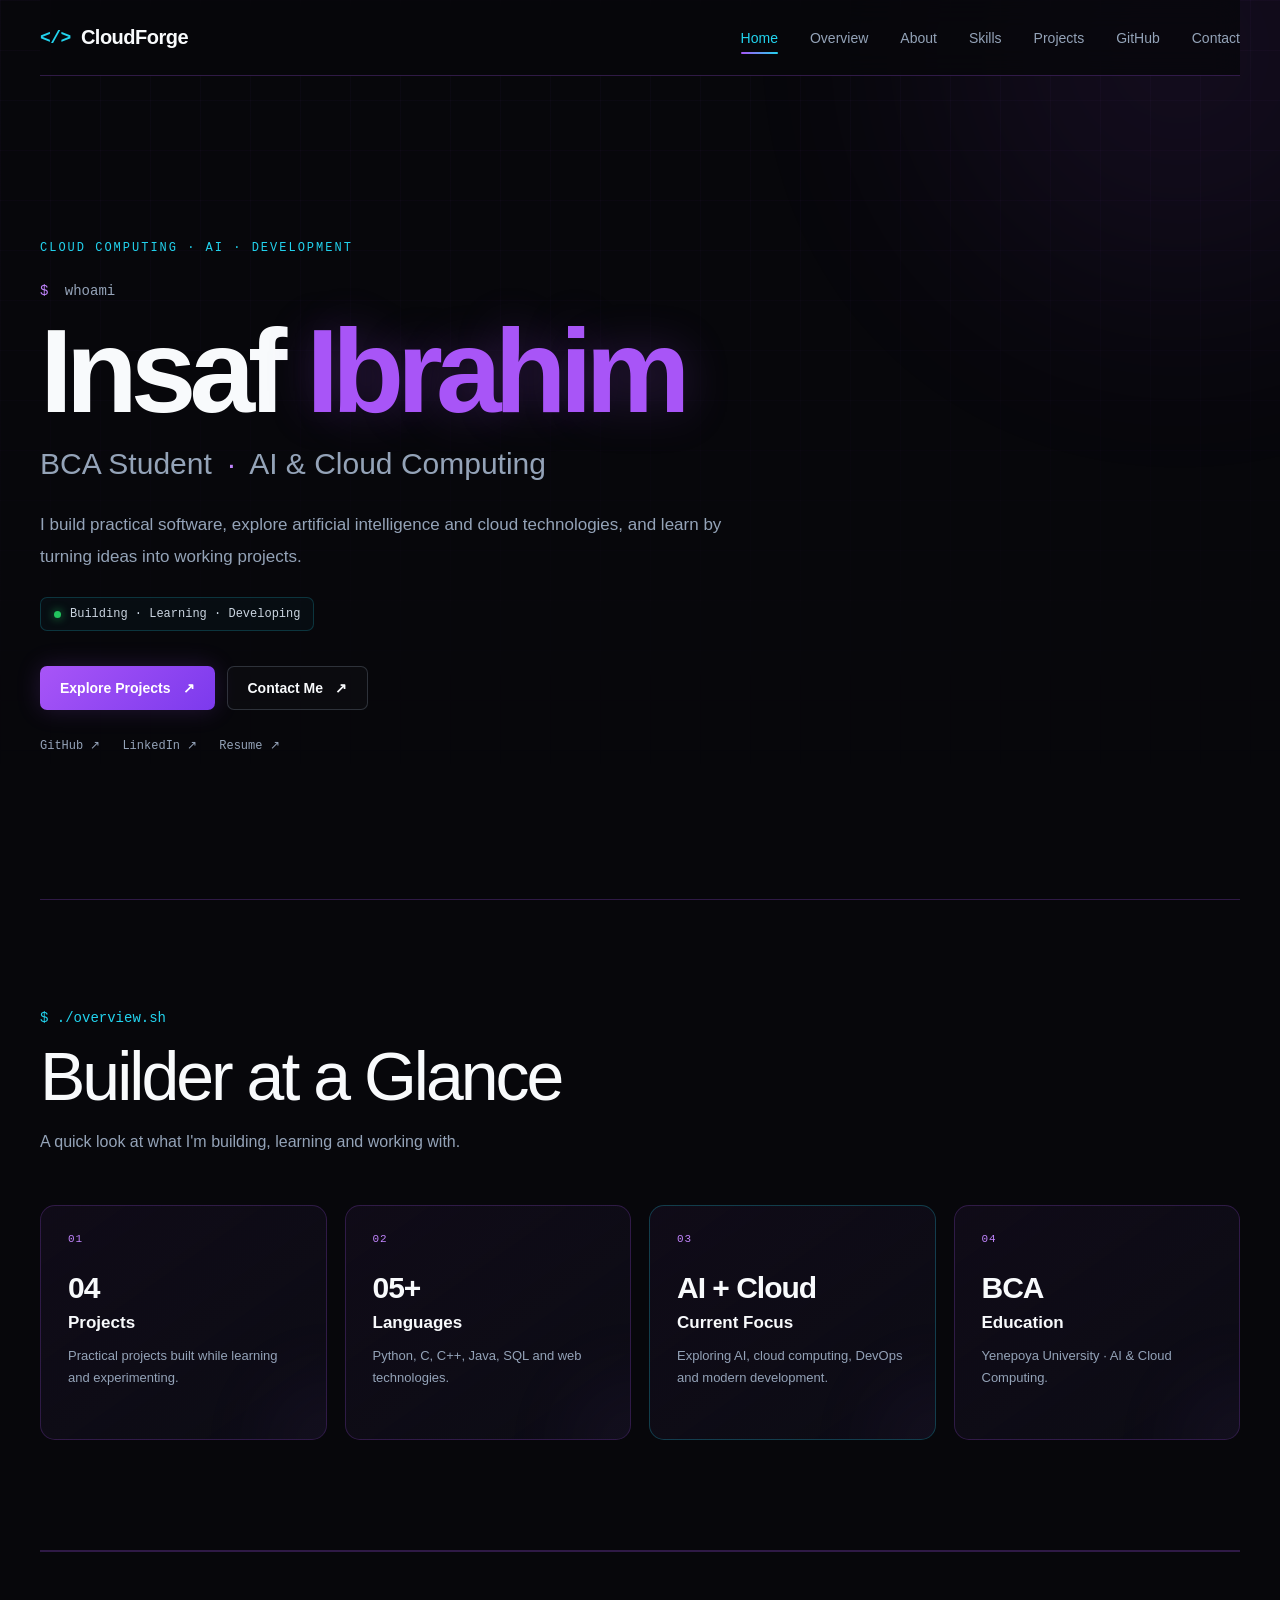
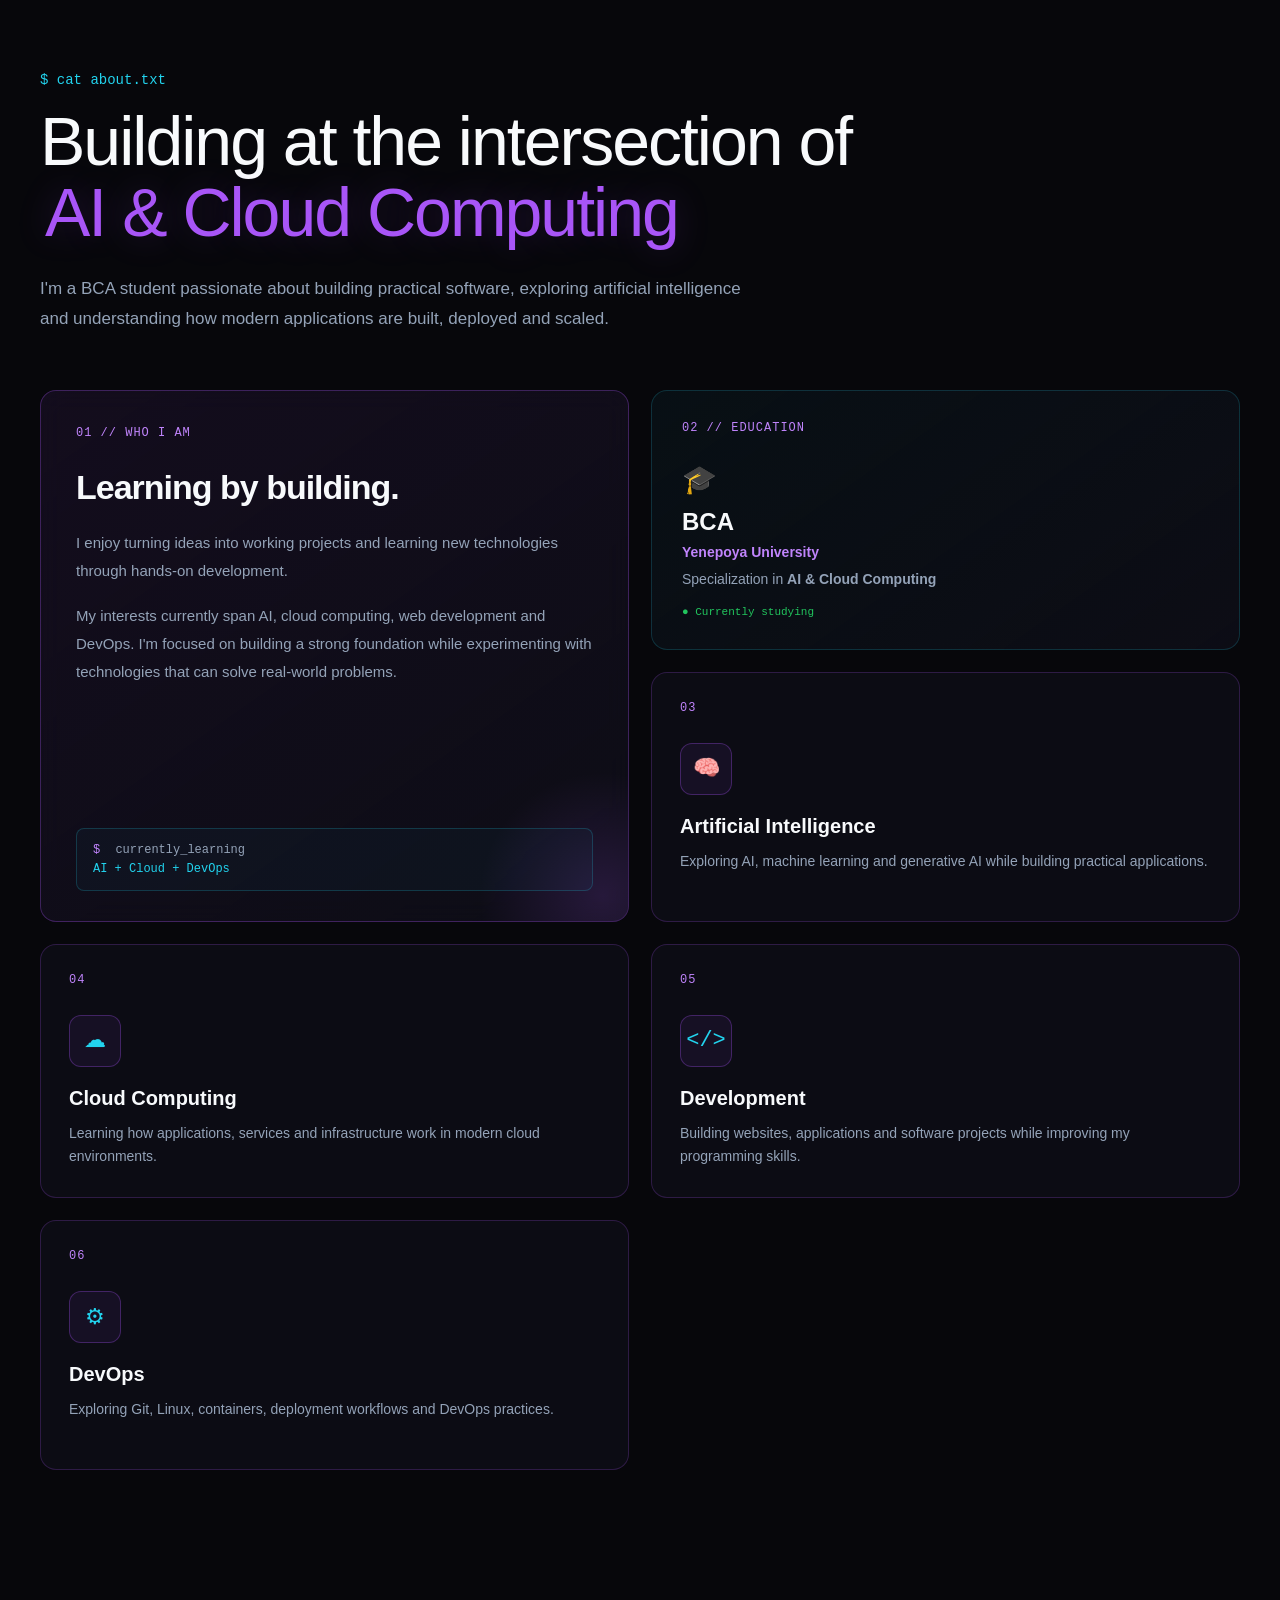
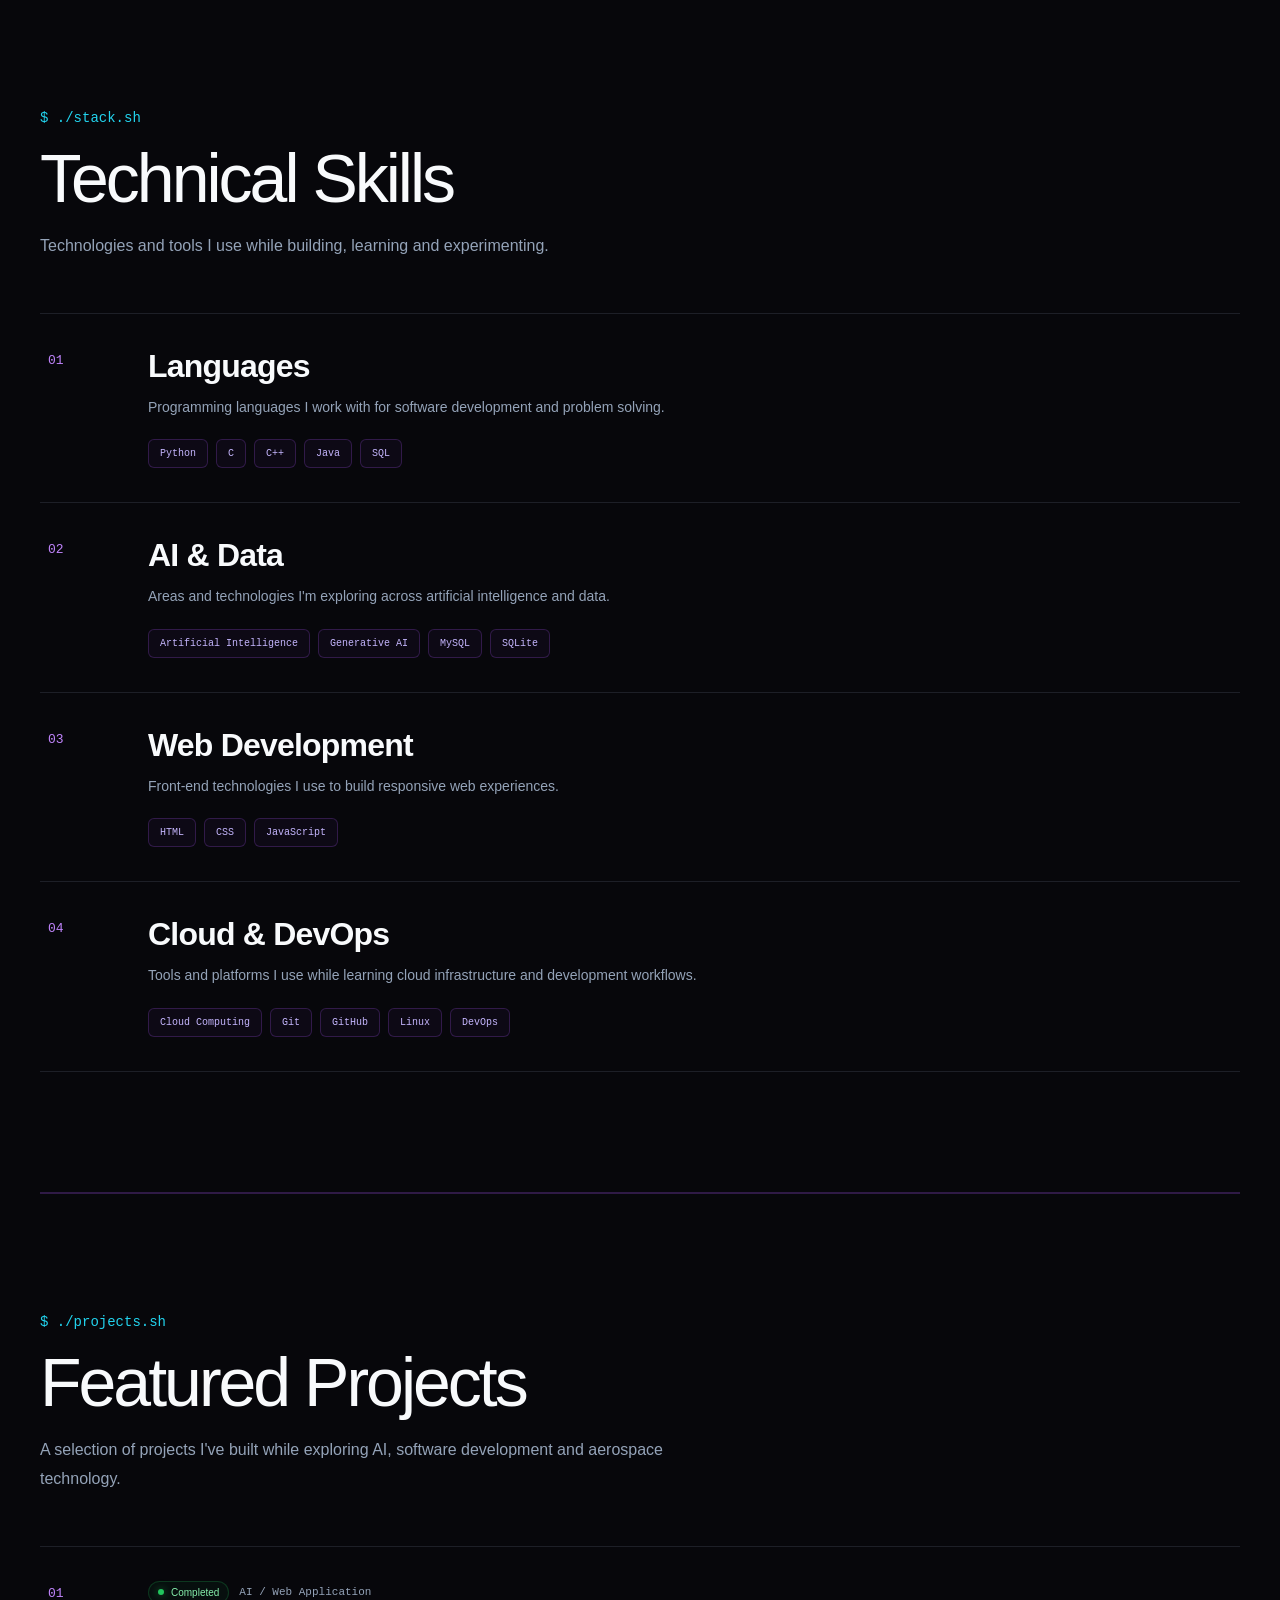
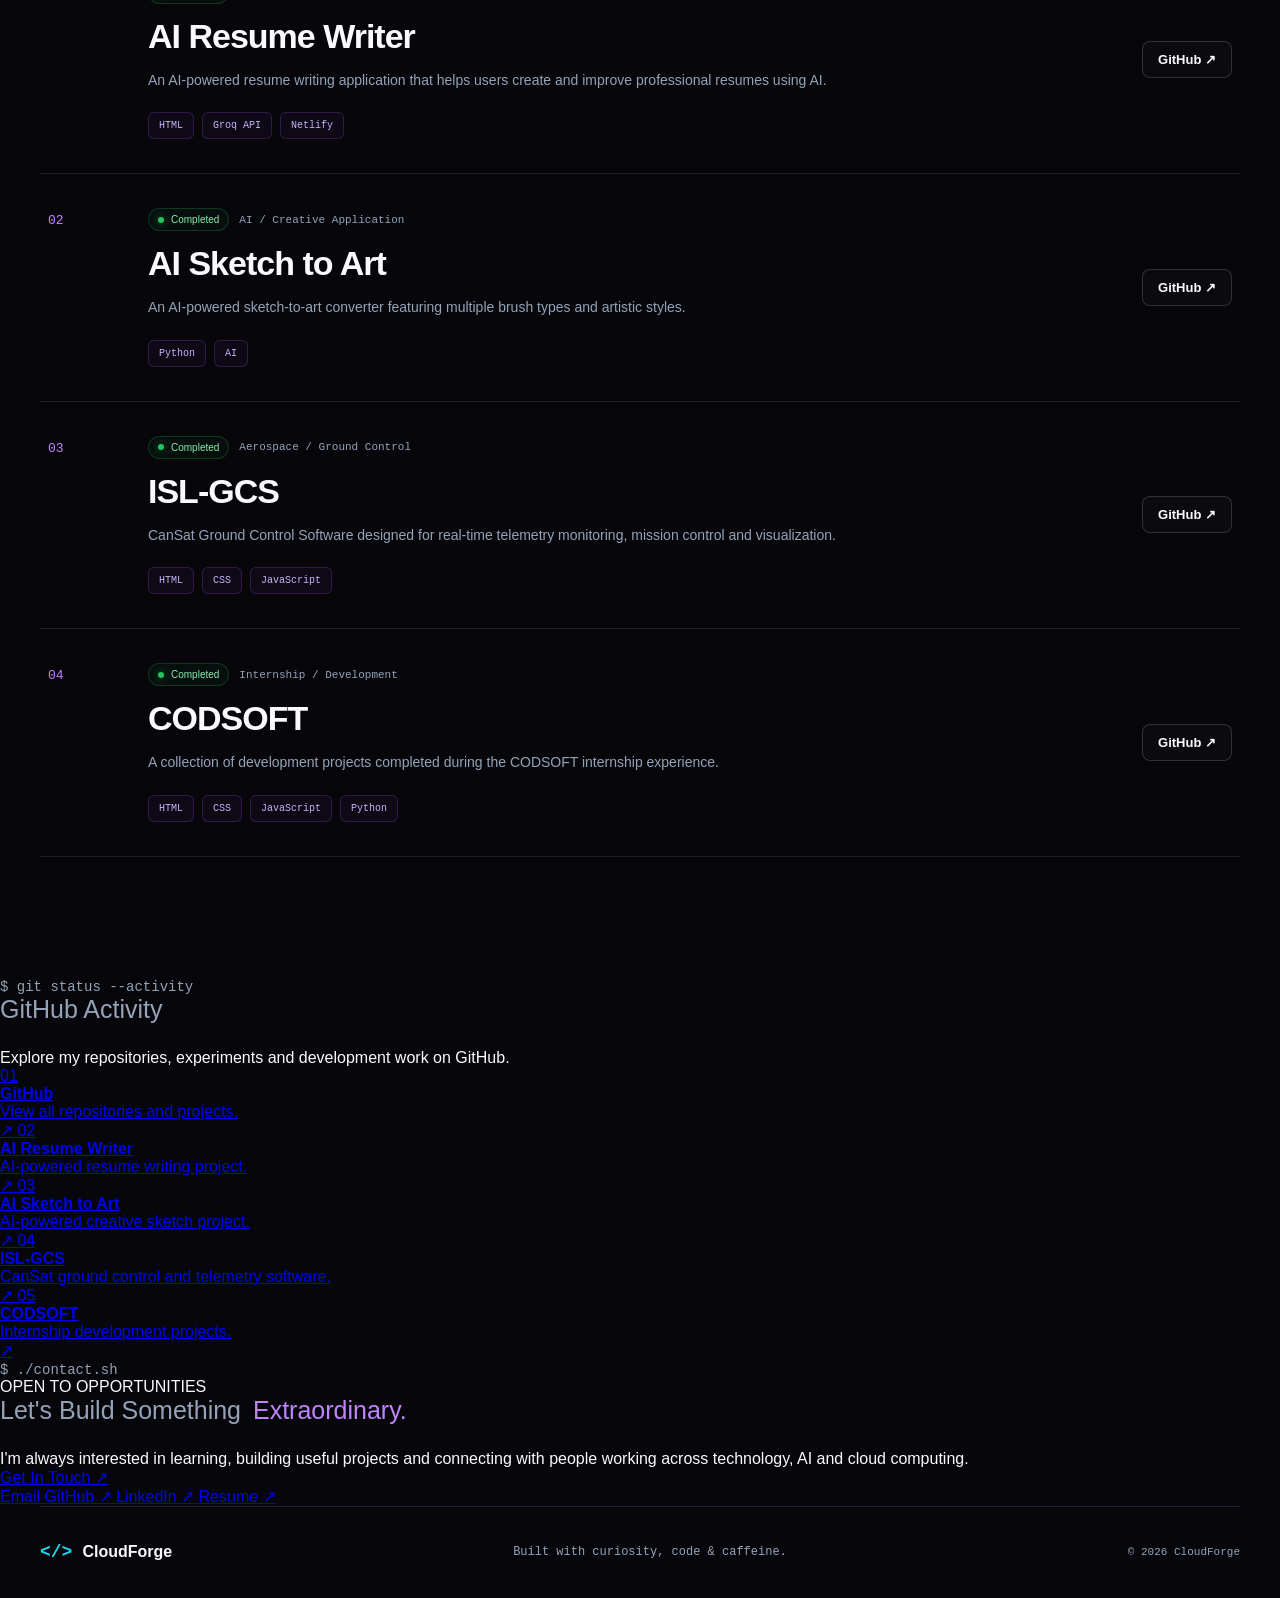
==== commit 2c008377: "Replace contact section with GitHub section" ====
--- a/index.html
+++ b/index.html
@@ -921,332 +921,292 @@
         </section>
 
 
+        <!-- ================= GITHUB SECTION ================= -->
+
+        <section id="github" class="github-modern-section">
+
+            <div class="github-modern-header">
+
+                <span class="section-command">
+                    $ git status --activity
+                </span>
+
+                <h2>
+                    GitHub Activity
+                </h2>
+
+                <p>
+                    Explore my repositories, experiments and development work
+                    on GitHub.
+                </p>
+
+            </div>
+
+
+            <div class="github-modern-grid">
+
+                <a
+                    href="https://github.com/insafibrahimp-create"
+                    target="_blank"
+                    rel="noopener noreferrer"
+                    class="github-modern-card"
+                >
+
+                    <span class="github-modern-number">
+                        01
+                    </span>
+
+                    <div>
+                        <strong>
+                            GitHub
+                        </strong>
+
+                        <p>
+                            View all repositories and projects.
+                        </p>
+                    </div>
+
+                    <span class="github-modern-arrow">
+                        ↗
+                    </span>
+
+                </a>
+
+
+                <a
+                    href="https://github.com/insafibrahimp-create/ai-resume-writer"
+                    target="_blank"
+                    rel="noopener noreferrer"
+                    class="github-modern-card"
+                >
+
+                    <span class="github-modern-number">
+                        02
+                    </span>
+
+                    <div>
+                        <strong>
+                            AI Resume Writer
+                        </strong>
+
+                        <p>
+                            AI-powered resume writing project.
+                        </p>
+                    </div>
+
+                    <span class="github-modern-arrow">
+                        ↗
+                    </span>
+
+                </a>
+
+
+                <a
+                    href="https://github.com/insafibrahimp-create/ai-sketch-to-art"
+                    target="_blank"
+                    rel="noopener noreferrer"
+                    class="github-modern-card"
+                >
+
+                    <span class="github-modern-number">
+                        03
+                    </span>
+
+                    <div>
+                        <strong>
+                            AI Sketch to Art
+                        </strong>
+
+                        <p>
+                            AI-powered creative sketch project.
+                        </p>
+                    </div>
+
+                    <span class="github-modern-arrow">
+                        ↗
+                    </span>
+
+                </a>
+
+
+                <a
+                    href="https://github.com/insafibrahimp-create/ISL-GCS"
+                    target="_blank"
+                    rel="noopener noreferrer"
+                    class="github-modern-card"
+                >
+
+                    <span class="github-modern-number">
+                        04
+                    </span>
+
+                    <div>
+                        <strong>
+                            ISL-GCS
+                        </strong>
+
+                        <p>
+                            CanSat ground control and telemetry software.
+                        </p>
+                    </div>
+
+                    <span class="github-modern-arrow">
+                        ↗
+                    </span>
+
+                </a>
+
+
+                <a
+                    href="https://github.com/insafibrahimp-create/CODSOFT"
+                    target="_blank"
+                    rel="noopener noreferrer"
+                    class="github-modern-card"
+                >
+
+                    <span class="github-modern-number">
+                        05
+                    </span>
+
+                    <div>
+                        <strong>
+                            CODSOFT
+                        </strong>
+
+                        <p>
+                            Internship development projects.
+                        </p>
+                    </div>
+
+                    <span class="github-modern-arrow">
+                        ↗
+                    </span>
+
+                </a>
+
+            </div>
+
+        </section>
+
+
         <!-- ================= CONTACT SECTION ================= -->
 
-        <section
-            id="contact"
-            class="contact-section"
-        >
-
-
-            <div class="section-heading">
-
+        <section id="contact" class="contact-modern-section">
+
+            <div class="contact-modern-inner">
 
                 <span class="section-command">
-
                     $ ./contact.sh
-
                 </span>
 
+                <p class="contact-modern-label">
+                    OPEN TO OPPORTUNITIES
+                </p>
 
                 <h2>
-
-                    Let's Connect
-
+                    Let's Build Something
+                    <span>Extraordinary.</span>
                 </h2>
 
+                <p class="contact-modern-description">
+                    I'm always interested in learning, building useful projects
+                    and connecting with people working across technology,
+                    AI and cloud computing.
+                </p>
+
+                <a
+                    href="mailto:insafibrahim@example.com"
+                    class="contact-modern-button"
+                >
+                    Get In Touch
+                    <span>↗</span>
+                </a>
+
+
+                <div class="contact-modern-links">
+
+                    <a
+                        href="mailto:insafibrahim@example.com"
+                    >
+                        Email
+                    </a>
+
+                    <a
+                        href="https://github.com/insafibrahimp-create"
+                        target="_blank"
+                        rel="noopener noreferrer"
+                    >
+                        GitHub ↗
+                    </a>
+
+                    <a
+                        href="https://www.linkedin.com/in/insafibrahimp"
+                        target="_blank"
+                        rel="noopener noreferrer"
+                    >
+                        LinkedIn ↗
+                    </a>
+
+                    <a
+                        href="resume.pdf"
+                        target="_blank"
+                        rel="noopener noreferrer"
+                    >
+                        Resume ↗
+                    </a>
+
+                </div>
+
+            </div>
+
+        </section>
+
+
+        <!-- ================= FOOTER ================= -->
+
+        <footer class="footer">
+
+
+            <div class="footer-content">
+
+
+                <div class="footer-logo">
+
+
+                    <span class="logo-symbol">
+
+                        &lt;/&gt;
+
+                    </span>
+
+
+                    <span>
+
+                        CloudForge
+
+                    </span>
+
+
+                </div>
+
 
                 <p>
 
-                    Have an idea, project or opportunity?
-                    Feel free to reach out.
+                    Built with curiosity, code & caffeine.
 
                 </p>
 
 
+                <span class="footer-copy">
+
+                    © 2026 CloudForge
+
+                </span>
+
+
             </div>
 
 
-
-            <div class="contact-grid">
-
-
-                <!-- CONTACT INFO -->
-
-                <div class="contact-info">
-
-
-                    <span class="contact-number">
-
-                        01
-
-                    </span>
-
-
-                    <h3>
-
-                        Get in touch
-
-                    </h3>
-
-
-                    <p>
-
-                        I'm always interested in learning, building new
-                        projects and connecting with other developers.
-
-                    </p>
-
-
-                    <div class="contact-links">
-
-
-                        <a
-                            href="https://github.com/insafibrahimp-create"
-                            target="_blank"
-                            rel="noopener noreferrer"
-                            class="contact-link"
-                        >
-
-
-                            <span class="contact-icon">
-
-                                &lt;/&gt;
-
-                            </span>
-
-
-                            <div>
-
-
-                                <strong>
-
-                                    GitHub
-
-                                </strong>
-
-
-                                <small>
-
-                                    @insafibrahimp-create
-
-                                </small>
-
-
-                            </div>
-
-
-                            <span>
-
-                                ↗
-
-                            </span>
-
-
-                        </a>
-
-
-
-                        <a
-                            href="https://www.linkedin.com/in/insafibrahimp"
-                            target="_blank"
-                            rel="noopener noreferrer"
-                            class="contact-link"
-                        >
-
-
-                            <span class="contact-icon">
-
-                                in
-
-                            </span>
-
-
-                            <div>
-
-
-                                <strong>
-
-                                    LinkedIn
-
-                                </strong>
-
-
-                                <small>
-
-                                    Connect with me
-
-                                </small>
-
-
-                            </div>
-
-
-                            <span>
-
-                                ↗
-
-                            </span>
-
-
-                        </a>
-
-
-                    </div>
-
-
-                </div>
-
-
-
-                <!-- TERMINAL CONTACT CARD -->
-
-                <div class="contact-terminal">
-
-
-                    <div class="terminal-header">
-
-
-                        <span class="window-dot red"></span>
-
-                        <span class="window-dot yellow"></span>
-
-                        <span class="window-dot green"></span>
-
-
-                        <span>
-
-                            contact.sh
-
-                        </span>
-
-
-                        <span class="terminal-live">
-
-                            ● READY
-
-                        </span>
-
-                    </div>
-
-
-
-                    <div class="terminal-body">
-
-
-                        <p>
-
-                            <span class="terminal-purple">
-
-                                $
-
-                            </span>
-
-                            echo "Hello!"
-
-                        </p>
-
-
-                        <p class="terminal-output">
-
-                            Thanks for visiting CloudForge.
-
-                        </p>
-
-
-                        <p>
-
-                            <span class="terminal-purple">
-
-                                $
-
-                            </span>
-
-                            status
-
-                        </p>
-
-
-                        <p class="terminal-output">
-
-                            <span class="status-online">
-
-                                ●
-
-                            </span>
-
-                            Available for learning & collaboration
-
-                        </p>
-
-
-                        <p>
-
-                            <span class="terminal-purple">
-
-                                $
-
-                            </span>
-
-                            ./connect.sh
-
-                            <span class="terminal-cursor">
-
-                                _
-
-                            </span>
-
-                        </p>
-
-
-                    </div>
-
-
-                </div>
-
-
-            </div>
-
-
-        </section>
-
-
-
-        <!-- ================= FOOTER ================= -->
-
-        <footer class="footer">
-
-
-            <div class="footer-content">
-
-
-                <div class="footer-logo">
-
-
-                    <span class="logo-symbol">
-
-                        &lt;/&gt;
-
-                    </span>
-
-
-                    <span>
-
-                        CloudForge
-
-                    </span>
-
-
-                </div>
-
-
-                <p>
-
-                    Built with curiosity, code & caffeine.
-
-                </p>
-
-
-                <span class="footer-copy">
-
-                    © 2026 CloudForge
-
-                </span>
-
-
-            </div>
-
-
         </footer>
 
 
--- a/style.css
+++ b/style.css
@@ -4301,3 +4301,171 @@
     }
 
 }
+
+
+/* =====================================================
+   DAY 7 — TECHNICAL SKILLS REDESIGN
+===================================================== */
+
+.skills-modern-section {
+    width: min(calc(100% - 40px), var(--max-width));
+    margin: 0 auto;
+    padding: 120px 0;
+    border-bottom: 1px solid var(--border);
+}
+
+.skills-modern-header {
+    max-width: 760px;
+    margin-bottom: 52px;
+}
+
+.skills-modern-header .section-command {
+    display: block;
+    margin-bottom: 18px;
+    color: var(--cyan);
+    font-family: monospace;
+    font-size: 14px;
+}
+
+.skills-modern-header h2 {
+    margin-bottom: 20px;
+    color: var(--text);
+    font-size: clamp(44px, 6vw, 68px);
+    line-height: 1;
+    letter-spacing: -3px;
+}
+
+.skills-modern-header p {
+    max-width: 680px;
+    color: var(--text-secondary);
+    font-size: 16px;
+    line-height: 1.8;
+}
+
+.skills-modern-list {
+    display: flex;
+    flex-direction: column;
+    border-top: 1px solid rgba(148, 163, 184, 0.16);
+}
+
+.skill-row {
+    display: grid;
+    grid-template-columns: 70px minmax(0, 1fr);
+    gap: 30px;
+    padding: 34px 8px;
+    border-bottom: 1px solid rgba(148, 163, 184, 0.16);
+    transition:
+        padding 0.3s ease,
+        background 0.3s ease;
+}
+
+.skill-row:hover {
+    padding-left: 18px;
+    padding-right: 18px;
+    background: linear-gradient(
+        90deg,
+        rgba(168, 85, 247, 0.045),
+        rgba(34, 211, 238, 0.018),
+        transparent
+    );
+}
+
+.skill-row-number {
+    padding-top: 5px;
+    color: var(--purple-light);
+    font-family: monospace;
+    font-size: 13px;
+}
+
+.skill-row-content {
+    min-width: 0;
+}
+
+.skill-row-content h3 {
+    margin-bottom: 10px;
+    color: var(--text);
+    font-size: clamp(24px, 3vw, 32px);
+    letter-spacing: -0.8px;
+}
+
+.skill-row-content p {
+    max-width: 700px;
+    margin-bottom: 20px;
+    color: var(--text-secondary);
+    font-size: 14px;
+    line-height: 1.75;
+}
+
+.skill-row-tags {
+    display: flex;
+    flex-wrap: wrap;
+    gap: 8px;
+}
+
+.skill-row-tags span {
+    padding: 8px 11px;
+    border: 1px solid rgba(168, 85, 247, 0.23);
+    border-radius: 6px;
+    background: rgba(168, 85, 247, 0.045);
+    color: #c4b5fd;
+    font-family: monospace;
+    font-size: 10px;
+    transition:
+        border-color 0.25s ease,
+        color 0.25s ease,
+        background 0.25s ease;
+}
+
+.skill-row:hover .skill-row-tags span {
+    border-color: rgba(168, 85, 247, 0.35);
+    background: rgba(168, 85, 247, 0.07);
+}
+
+@media (max-width: 700px) {
+
+    .skills-modern-section {
+        padding: 90px 0;
+    }
+
+    .skills-modern-header h2 {
+        font-size: 42px;
+        letter-spacing: -2px;
+    }
+
+    .skill-row {
+        grid-template-columns: 42px minmax(0, 1fr);
+        gap: 18px;
+        padding: 28px 0;
+    }
+
+    .skill-row:hover {
+        padding-left: 8px;
+        padding-right: 8px;
+    }
+
+}
+
+@media (max-width: 500px) {
+
+    .skills-modern-section {
+        width: min(calc(100% - 28px), var(--max-width));
+        padding: 75px 0;
+    }
+
+    .skills-modern-header {
+        margin-bottom: 38px;
+    }
+
+    .skills-modern-header h2 {
+        font-size: 38px;
+    }
+
+    .skill-row-content h3 {
+        font-size: 25px;
+    }
+
+    .skill-row-content p {
+        font-size: 13px;
+    }
+
+}
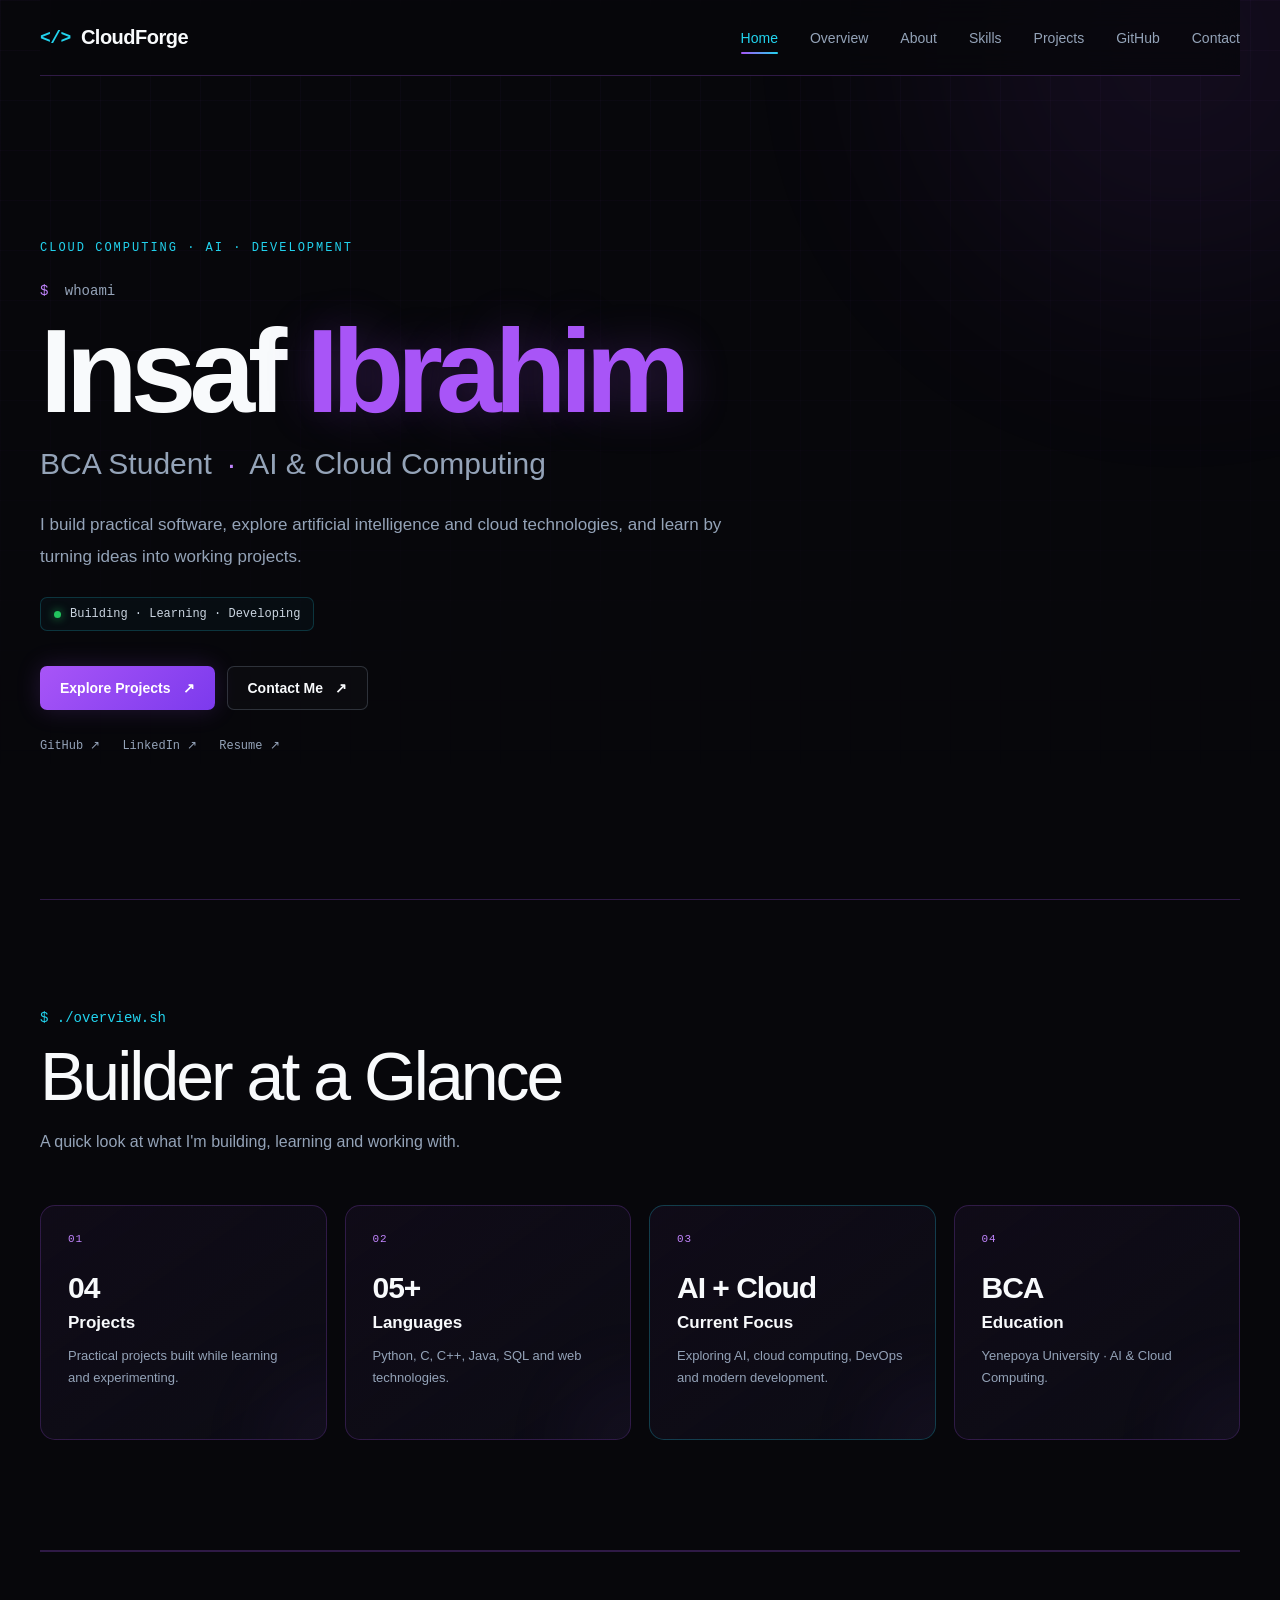
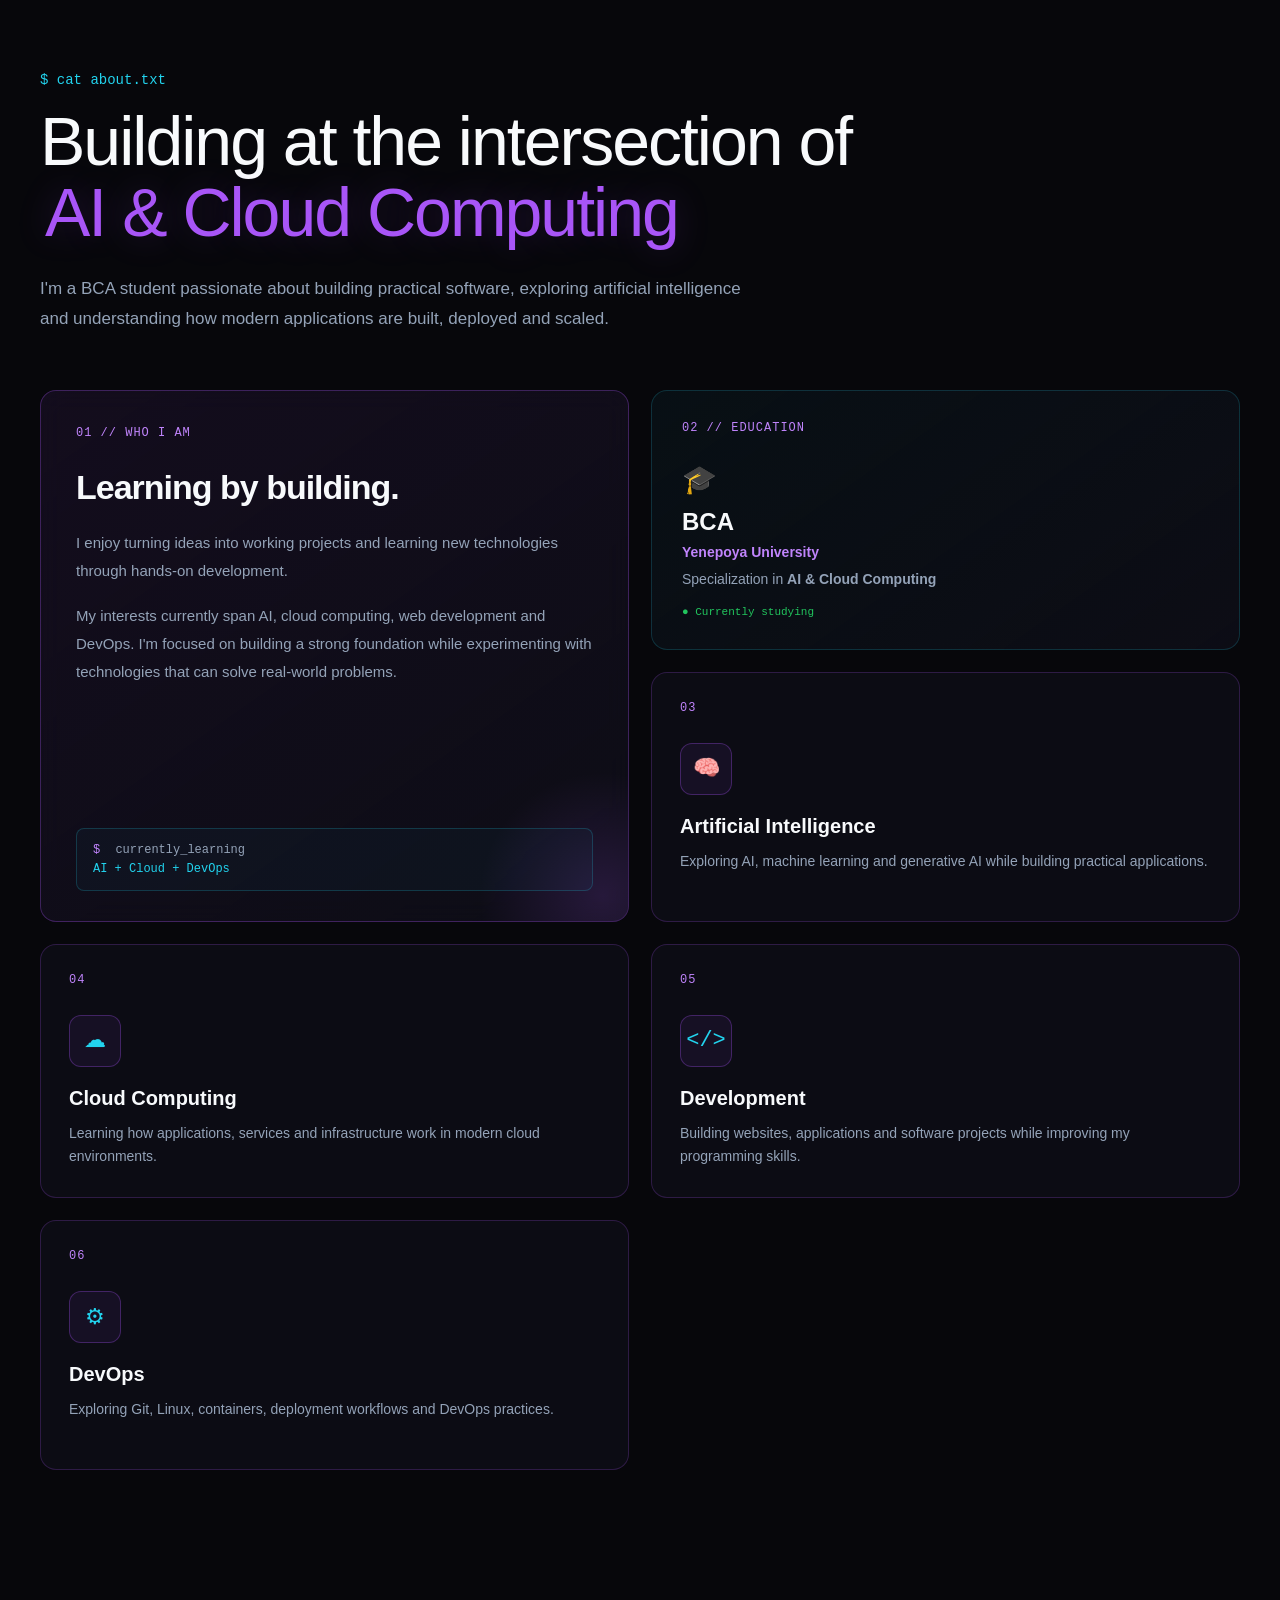
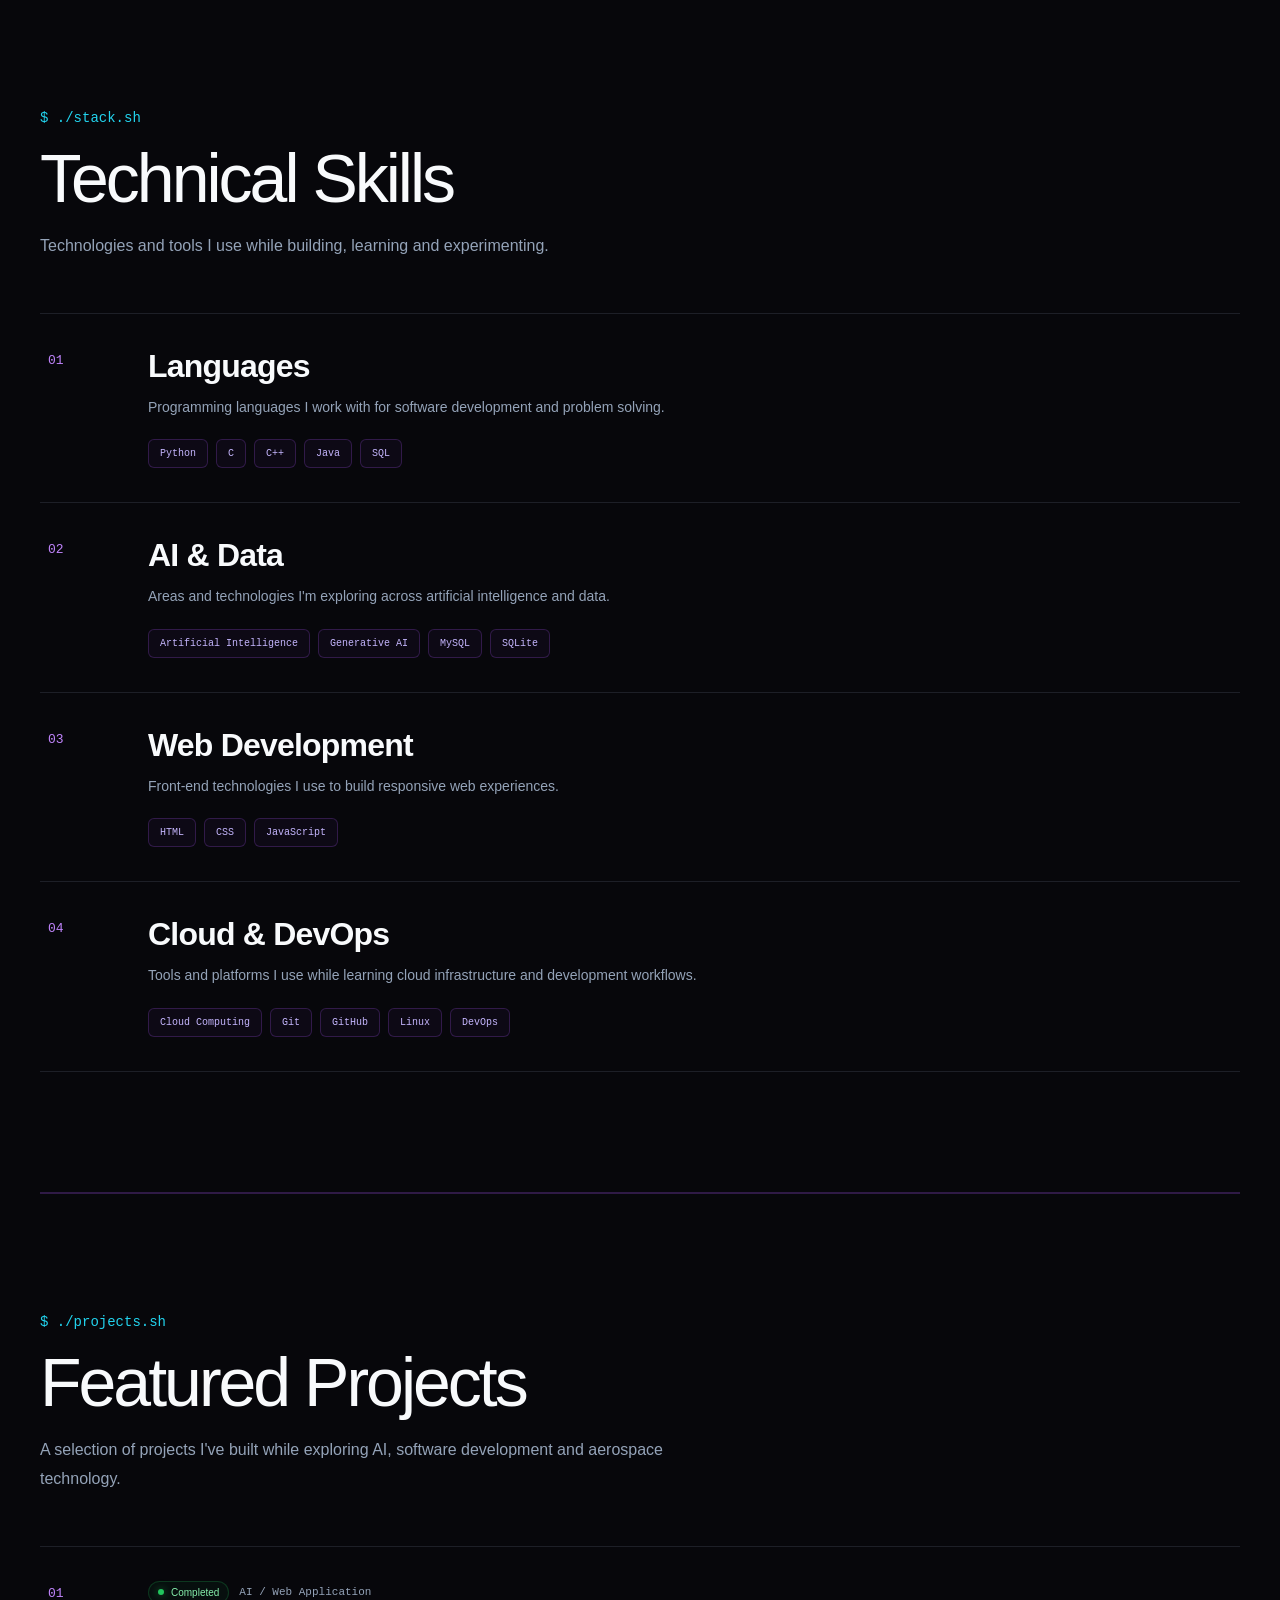
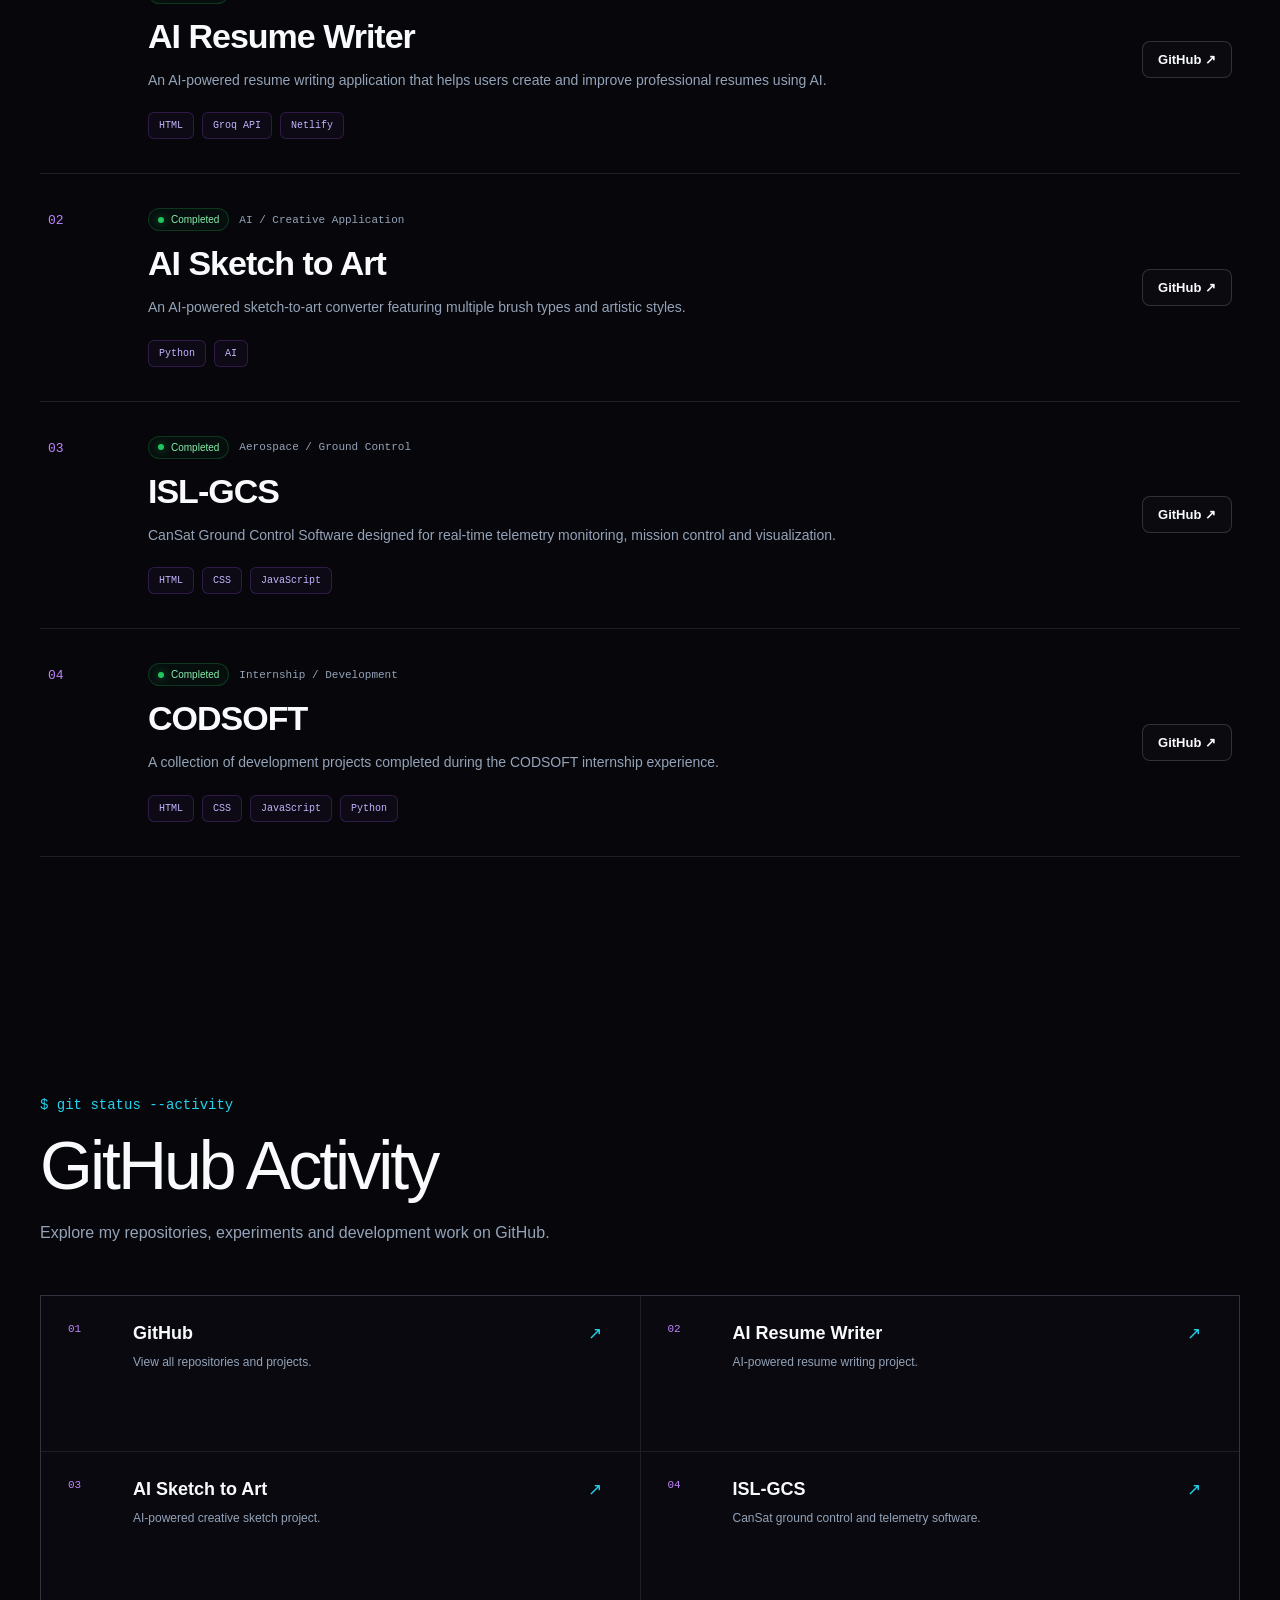
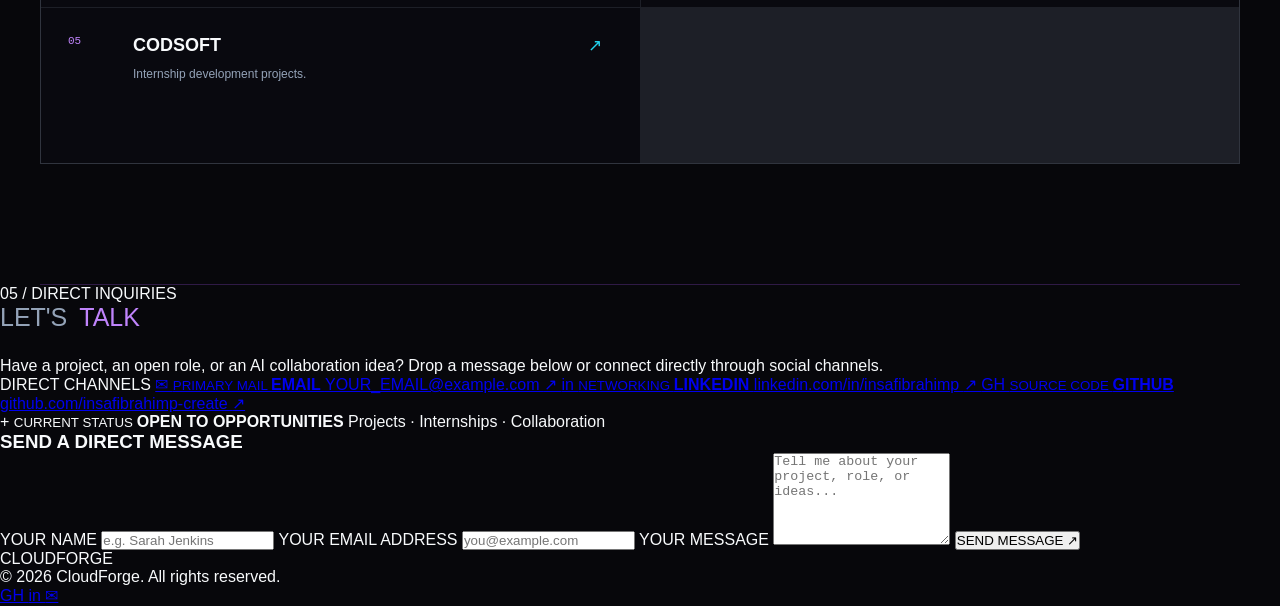
==== commit 3b3211a8: "Refactor contact section layout and content" ====
--- a/index.html
+++ b/index.html
@@ -1091,122 +1091,283 @@
 
         <!-- ================= CONTACT SECTION ================= -->
 
-        <section id="contact" class="contact-modern-section">
-
-            <div class="contact-modern-inner">
-
-                <span class="section-command">
-                    $ ./contact.sh
+        <section id="contact" class="contact-showcase-section">
+
+            <div class="contact-showcase-header">
+
+                <span class="contact-showcase-kicker">
+                    05 / DIRECT INQUIRIES
                 </span>
 
-                <p class="contact-modern-label">
-                    OPEN TO OPPORTUNITIES
+                <h2>
+                    LET'S <span>TALK</span>
+                </h2>
+
+                <p>
+                    Have a project, an open role, or an AI collaboration idea?
+                    Drop a message below or connect directly through social channels.
                 </p>
 
-                <h2>
-                    Let's Build Something
-                    <span>Extraordinary.</span>
-                </h2>
-
-                <p class="contact-modern-description">
-                    I'm always interested in learning, building useful projects
-                    and connecting with people working across technology,
-                    AI and cloud computing.
-                </p>
-
-                <a
-                    href="mailto:insafibrahim@example.com"
-                    class="contact-modern-button"
-                >
-                    Get In Touch
-                    <span>↗</span>
-                </a>
-
-
-                <div class="contact-modern-links">
+            </div>
+
+
+            <div class="contact-showcase-divider"></div>
+
+
+            <div class="contact-showcase-grid">
+
+                <!-- DIRECT CHANNELS -->
+
+                <div class="direct-channels">
+
+                    <span class="direct-channels-title">
+                        DIRECT CHANNELS
+                    </span>
+
 
                     <a
-                        href="mailto:insafibrahim@example.com"
+                        class="direct-channel-card"
+                        href="mailto:YOUR_EMAIL@example.com"
                     >
-                        Email
+
+                        <span class="direct-channel-icon" aria-hidden="true">
+                            ✉
+                        </span>
+
+                        <span class="direct-channel-copy">
+
+                            <small>
+                                PRIMARY MAIL
+                            </small>
+
+                            <strong>
+                                EMAIL
+                            </strong>
+
+                            <span>
+                                YOUR_EMAIL@example.com
+                            </span>
+
+                        </span>
+
+                        <span class="direct-channel-arrow">
+                            ↗
+                        </span>
+
                     </a>
+
+
+                    <a
+                        class="direct-channel-card"
+                        href="https://www.linkedin.com/in/insafibrahimp"
+                        target="_blank"
+                        rel="noopener noreferrer"
+                    >
+
+                        <span class="direct-channel-icon direct-icon-text" aria-hidden="true">
+                            in
+                        </span>
+
+                        <span class="direct-channel-copy">
+
+                            <small>
+                                NETWORKING
+                            </small>
+
+                            <strong>
+                                LINKEDIN
+                            </strong>
+
+                            <span>
+                                linkedin.com/in/insafibrahimp
+                            </span>
+
+                        </span>
+
+                        <span class="direct-channel-arrow">
+                            ↗
+                        </span>
+
+                    </a>
+
+
+                    <a
+                        class="direct-channel-card"
+                        href="https://github.com/insafibrahimp-create"
+                        target="_blank"
+                        rel="noopener noreferrer"
+                    >
+
+                        <span class="direct-channel-icon direct-icon-text" aria-hidden="true">
+                            GH
+                        </span>
+
+                        <span class="direct-channel-copy">
+
+                            <small>
+                                SOURCE CODE
+                            </small>
+
+                            <strong>
+                                GITHUB
+                            </strong>
+
+                            <span>
+                                github.com/insafibrahimp-create
+                            </span>
+
+                        </span>
+
+                        <span class="direct-channel-arrow">
+                            ↗
+                        </span>
+
+                    </a>
+
+
+                    <div class="direct-channel-card direct-channel-static">
+
+                        <span class="direct-channel-icon" aria-hidden="true">
+                            +
+                        </span>
+
+                        <span class="direct-channel-copy">
+
+                            <small>
+                                CURRENT STATUS
+                            </small>
+
+                            <strong>
+                                OPEN TO OPPORTUNITIES
+                            </strong>
+
+                            <span>
+                                Projects · Internships · Collaboration
+                            </span>
+
+                        </span>
+
+                    </div>
+
+                </div>
+
+
+                <!-- DIRECT MESSAGE FORM -->
+
+                <div class="direct-message-panel">
+
+                    <h3>
+                        SEND A DIRECT MESSAGE
+                    </h3>
+
+                    <form
+                        id="contactForm"
+                        class="direct-message-form"
+                    >
+
+                        <label for="contactName">
+                            YOUR NAME
+                        </label>
+
+                        <input
+                            id="contactName"
+                            name="name"
+                            type="text"
+                            placeholder="e.g. Sarah Jenkins"
+                            autocomplete="name"
+                            required
+                        >
+
+
+                        <label for="contactEmail">
+                            YOUR EMAIL ADDRESS
+                        </label>
+
+                        <input
+                            id="contactEmail"
+                            name="email"
+                            type="email"
+                            placeholder="you@example.com"
+                            autocomplete="email"
+                            required
+                        >
+
+
+                        <label for="contactMessage">
+                            YOUR MESSAGE
+                        </label>
+
+                        <textarea
+                            id="contactMessage"
+                            name="message"
+                            rows="6"
+                            placeholder="Tell me about your project, role, or ideas..."
+                            required
+                        ></textarea>
+
+
+                        <button
+                            type="submit"
+                            class="direct-message-submit"
+                        >
+                            SEND MESSAGE
+                            <span>↗</span>
+                        </button>
+
+                    </form>
+
+                </div>
+
+            </div>
+
+        </section>
+
+
+        <!-- ================= FOOTER ================= -->
+
+        <footer class="cloudforge-showcase-footer">
+
+            <div class="footer-wordmark">
+                CLOUDFORGE
+            </div>
+
+            <div class="footer-bottom">
+
+                <span>
+                    © 2026 CloudForge. All rights reserved.
+                </span>
+
+                <div class="footer-socials">
 
                     <a
                         href="https://github.com/insafibrahimp-create"
                         target="_blank"
                         rel="noopener noreferrer"
+                        aria-label="GitHub"
                     >
-                        GitHub ↗
+                        GH
                     </a>
 
                     <a
                         href="https://www.linkedin.com/in/insafibrahimp"
                         target="_blank"
                         rel="noopener noreferrer"
+                        aria-label="LinkedIn"
                     >
-                        LinkedIn ↗
+                        in
                     </a>
 
                     <a
-                        href="resume.pdf"
-                        target="_blank"
-                        rel="noopener noreferrer"
+                        href="mailto:YOUR_EMAIL@example.com"
+                        aria-label="Email"
                     >
-                        Resume ↗
+                        ✉
                     </a>
 
                 </div>
 
             </div>
 
-        </section>
-
-
-        <!-- ================= FOOTER ================= -->
-
-        <footer class="footer">
-
-
-            <div class="footer-content">
-
-
-                <div class="footer-logo">
-
-
-                    <span class="logo-symbol">
-
-                        &lt;/&gt;
-
-                    </span>
-
-
-                    <span>
-
-                        CloudForge
-
-                    </span>
-
-
-                </div>
-
-
-                <p>
-
-                    Built with curiosity, code & caffeine.
-
-                </p>
-
-
-                <span class="footer-copy">
-
-                    © 2026 CloudForge
-
-                </span>
-
-
-            </div>
-
-
         </footer>
 
 
--- a/style.css
+++ b/style.css
@@ -4469,3 +4469,282 @@
     }
 
 }
+
+
+/* =====================================================
+   DAY 7 — GITHUB + CONTACT REDESIGN
+===================================================== */
+
+/* ================= GITHUB ================= */
+
+.github-modern-section {
+    width: min(calc(100% - 40px), var(--max-width));
+    margin: 0 auto;
+    padding: 120px 0;
+    border-bottom: 1px solid var(--border);
+}
+
+.github-modern-header {
+    max-width: 760px;
+    margin-bottom: 48px;
+}
+
+.github-modern-header .section-command {
+    display: block;
+    margin-bottom: 18px;
+    color: var(--cyan);
+    font-family: monospace;
+    font-size: 14px;
+}
+
+.github-modern-header h2 {
+    margin-bottom: 20px;
+    color: var(--text);
+    font-size: clamp(44px, 6vw, 68px);
+    line-height: 1;
+    letter-spacing: -3px;
+}
+
+.github-modern-header p {
+    max-width: 680px;
+    color: var(--text-secondary);
+    font-size: 16px;
+    line-height: 1.8;
+}
+
+.github-modern-grid {
+    display: grid;
+    grid-template-columns: repeat(2, minmax(0, 1fr));
+    gap: 1px;
+    border: 1px solid rgba(148, 163, 184, 0.16);
+    background: rgba(148, 163, 184, 0.16);
+}
+
+.github-modern-card {
+    min-height: 155px;
+    display: grid;
+    grid-template-columns: 45px minmax(0, 1fr) 25px;
+    gap: 20px;
+    align-items: start;
+    padding: 27px;
+    color: var(--text);
+    background: #09090f;
+    text-decoration: none;
+    transition:
+        background 0.25s ease,
+        padding 0.25s ease;
+}
+
+.github-modern-card:hover {
+    padding-left: 34px;
+    background: rgba(168, 85, 247, 0.045);
+}
+
+.github-modern-number {
+    color: var(--purple-light);
+    font-family: monospace;
+    font-size: 11px;
+}
+
+.github-modern-card strong {
+    display: block;
+    margin-bottom: 9px;
+    color: var(--text);
+    font-size: 18px;
+}
+
+.github-modern-card p {
+    margin: 0;
+    color: var(--text-secondary);
+    font-size: 12px;
+    line-height: 1.65;
+}
+
+.github-modern-arrow {
+    color: var(--cyan);
+    font-size: 17px;
+    transition: transform 0.25s ease;
+}
+
+.github-modern-card:hover .github-modern-arrow {
+    transform: translate(3px, -3px);
+}
+
+
+/* ================= CONTACT ================= */
+
+.contact-modern-section {
+    width: min(calc(100% - 40px), var(--max-width));
+    margin: 0 auto;
+    padding: 140px 0 130px;
+}
+
+.contact-modern-inner {
+    position: relative;
+    overflow: hidden;
+    padding: clamp(45px, 8vw, 85px);
+    border: 1px solid rgba(168, 85, 247, 0.28);
+    border-radius: 18px;
+    background:
+        radial-gradient(
+            circle at 90% 10%,
+            rgba(168, 85, 247, 0.13),
+            transparent 35%
+        ),
+        radial-gradient(
+            circle at 10% 90%,
+            rgba(34, 211, 238, 0.055),
+            transparent 30%
+        ),
+        rgba(12, 12, 20, 0.8);
+}
+
+.contact-modern-inner::before {
+    content: "";
+    position: absolute;
+    inset: 12px;
+    border: 1px solid rgba(148, 163, 184, 0.06);
+    border-radius: 12px;
+    pointer-events: none;
+}
+
+.contact-modern-inner .section-command {
+    position: relative;
+    display: block;
+    margin-bottom: 20px;
+    color: var(--cyan);
+    font-family: monospace;
+    font-size: 14px;
+}
+
+.contact-modern-label {
+    position: relative;
+    margin-bottom: 18px;
+    color: var(--purple-light);
+    font-family: monospace;
+    font-size: 11px;
+    letter-spacing: 2px;
+}
+
+.contact-modern-inner h2 {
+    position: relative;
+    max-width: 900px;
+    margin-bottom: 25px;
+    color: var(--text);
+    font-size: clamp(46px, 7vw, 82px);
+    line-height: 0.98;
+    letter-spacing: -4px;
+}
+
+.contact-modern-inner h2 span {
+    color: var(--purple);
+}
+
+.contact-modern-description {
+    position: relative;
+    max-width: 680px;
+    margin-bottom: 35px;
+    color: var(--text-secondary);
+    font-size: 16px;
+    line-height: 1.8;
+}
+
+.contact-modern-button {
+    position: relative;
+    display: inline-flex;
+    align-items: center;
+    gap: 12px;
+    margin-bottom: 38px;
+    padding: 14px 21px;
+    border-radius: 7px;
+    color: white;
+    background: linear-gradient(135deg, var(--purple), #7c3aed);
+    text-decoration: none;
+    font-size: 14px;
+    font-weight: 600;
+    box-shadow: 0 0 30px rgba(168, 85, 247, 0.18);
+    transition: 0.25s ease;
+}
+
+.contact-modern-button:hover {
+    transform: translateY(-3px);
+    box-shadow: 0 12px 35px rgba(168, 85, 247, 0.3);
+}
+
+.contact-modern-links {
+    position: relative;
+    display: flex;
+    flex-wrap: wrap;
+    gap: 22px;
+}
+
+.contact-modern-links a {
+    color: var(--text-secondary);
+    font-family: monospace;
+    font-size: 12px;
+    text-decoration: none;
+    transition: 0.25s ease;
+}
+
+.contact-modern-links a:hover {
+    color: var(--cyan);
+}
+
+
+/* ================= RESPONSIVE ================= */
+
+@media (max-width: 800px) {
+
+    .github-modern-section {
+        padding: 90px 0;
+    }
+
+    .github-modern-grid {
+        grid-template-columns: 1fr;
+    }
+
+    .contact-modern-section {
+        padding: 90px 0;
+    }
+
+}
+
+@media (max-width: 500px) {
+
+    .github-modern-section {
+        width: min(calc(100% - 28px), var(--max-width));
+        padding: 75px 0;
+    }
+
+    .github-modern-header h2 {
+        font-size: 38px;
+        letter-spacing: -2px;
+    }
+
+    .github-modern-card {
+        min-height: 135px;
+        padding: 22px;
+        grid-template-columns: 35px minmax(0, 1fr) 20px;
+        gap: 14px;
+    }
+
+    .github-modern-card:hover {
+        padding-left: 26px;
+    }
+
+    .contact-modern-section {
+        width: min(calc(100% - 28px), var(--max-width));
+        padding: 75px 0;
+    }
+
+    .contact-modern-inner {
+        padding: 38px 25px;
+        border-radius: 14px;
+    }
+
+    .contact-modern-inner h2 {
+        font-size: 43px;
+        letter-spacing: -2.5px;
+    }
+
+}
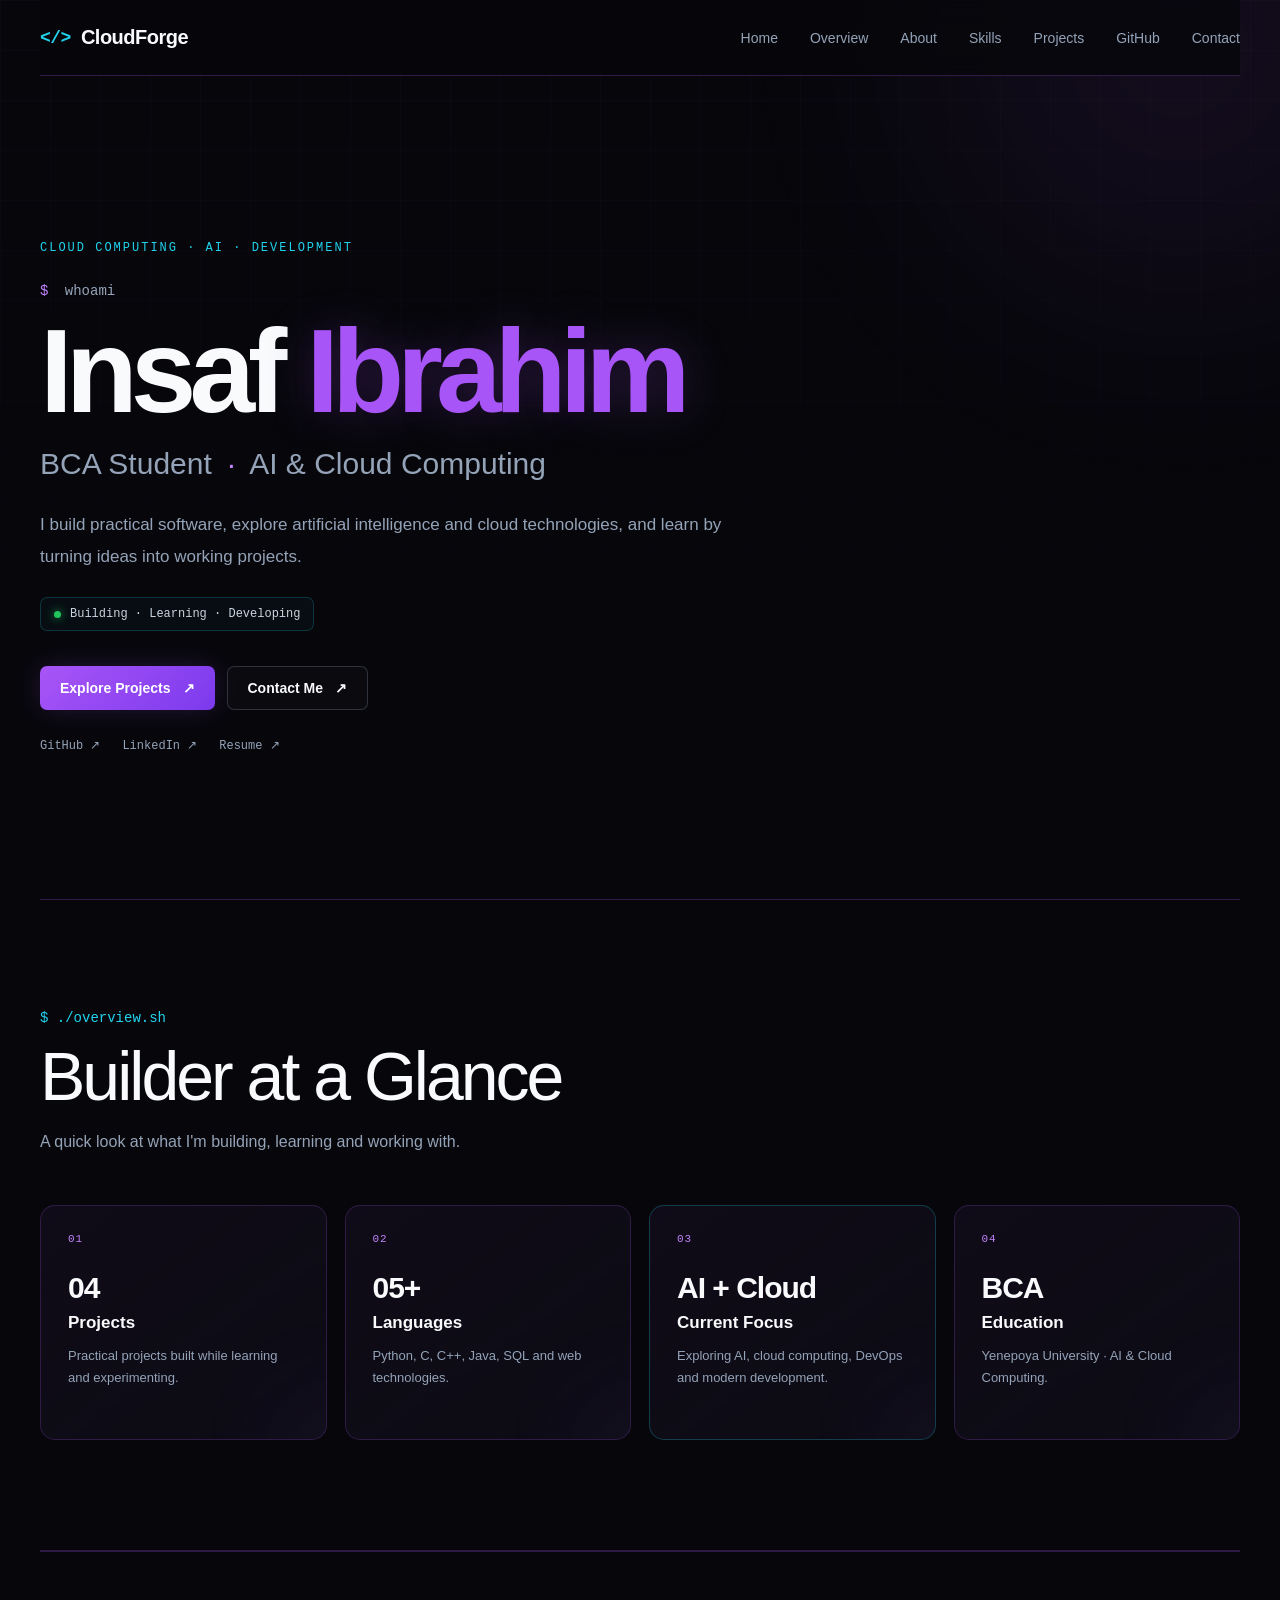
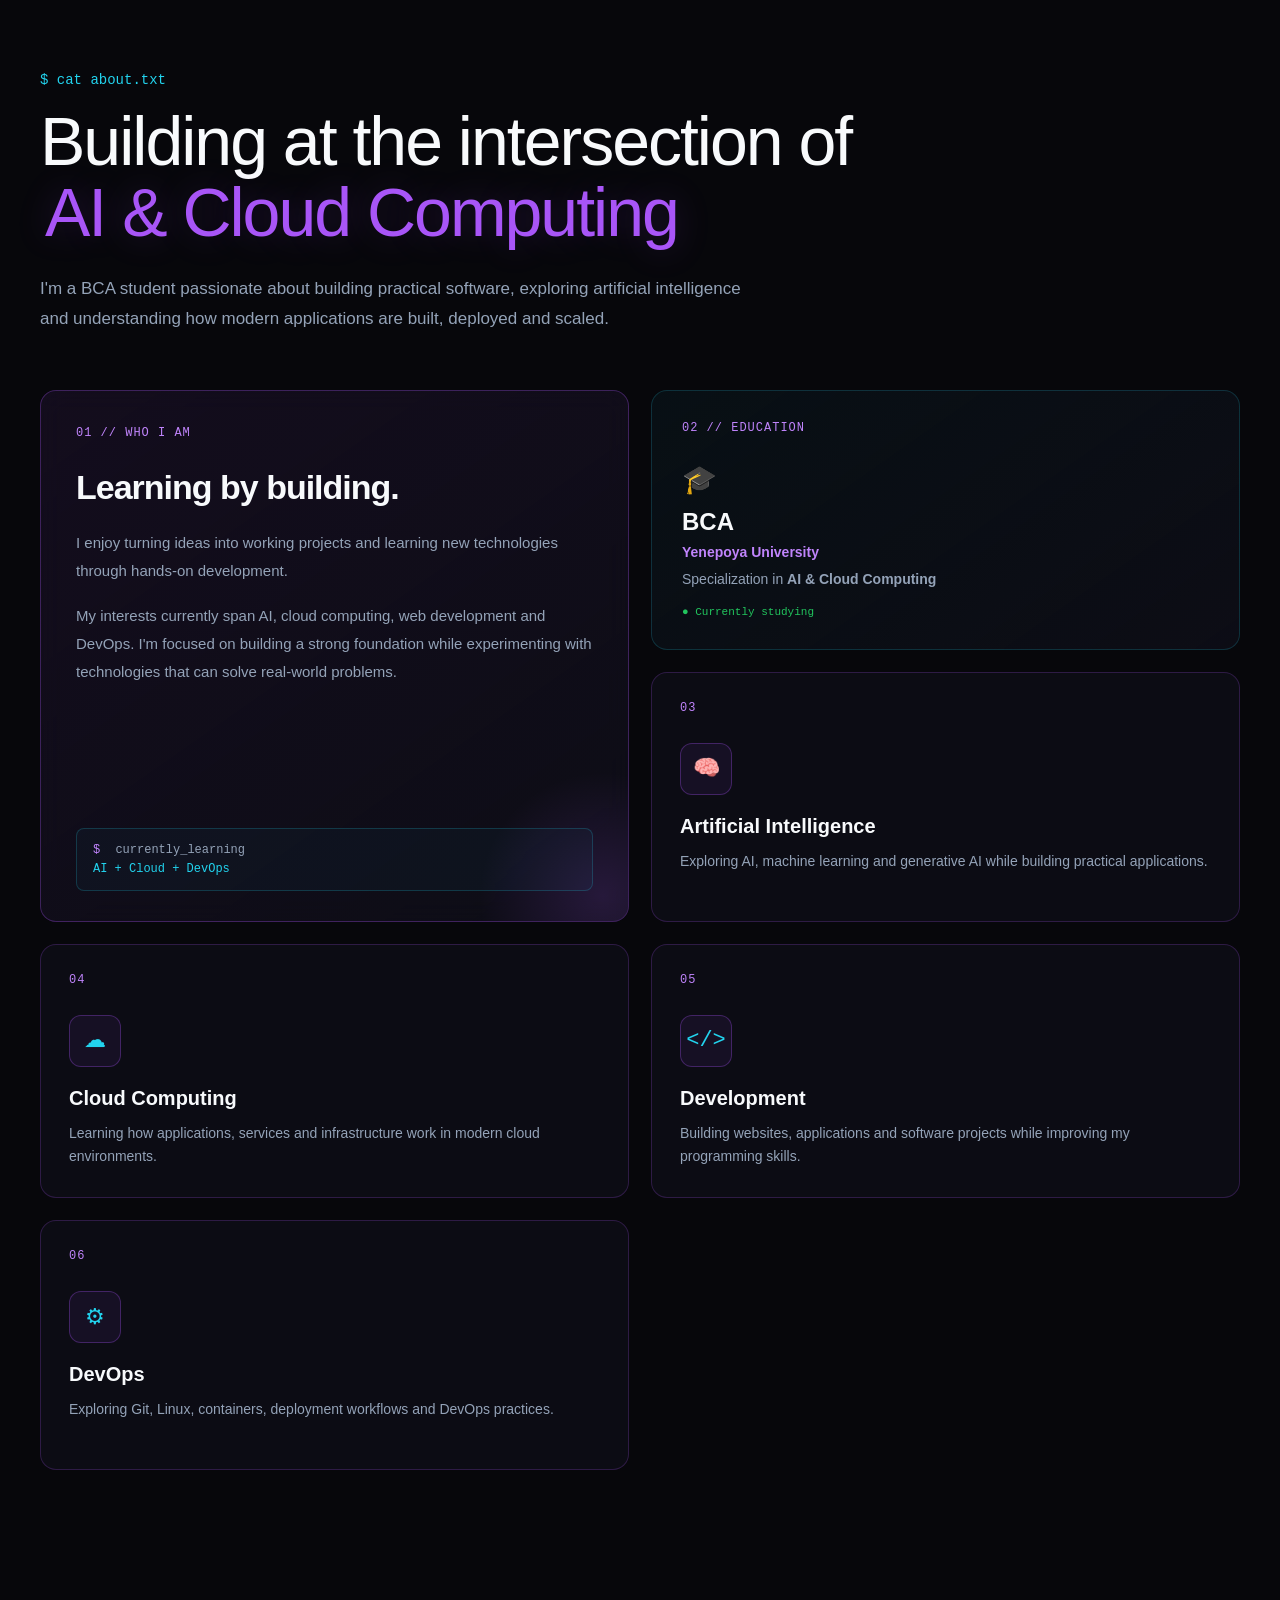
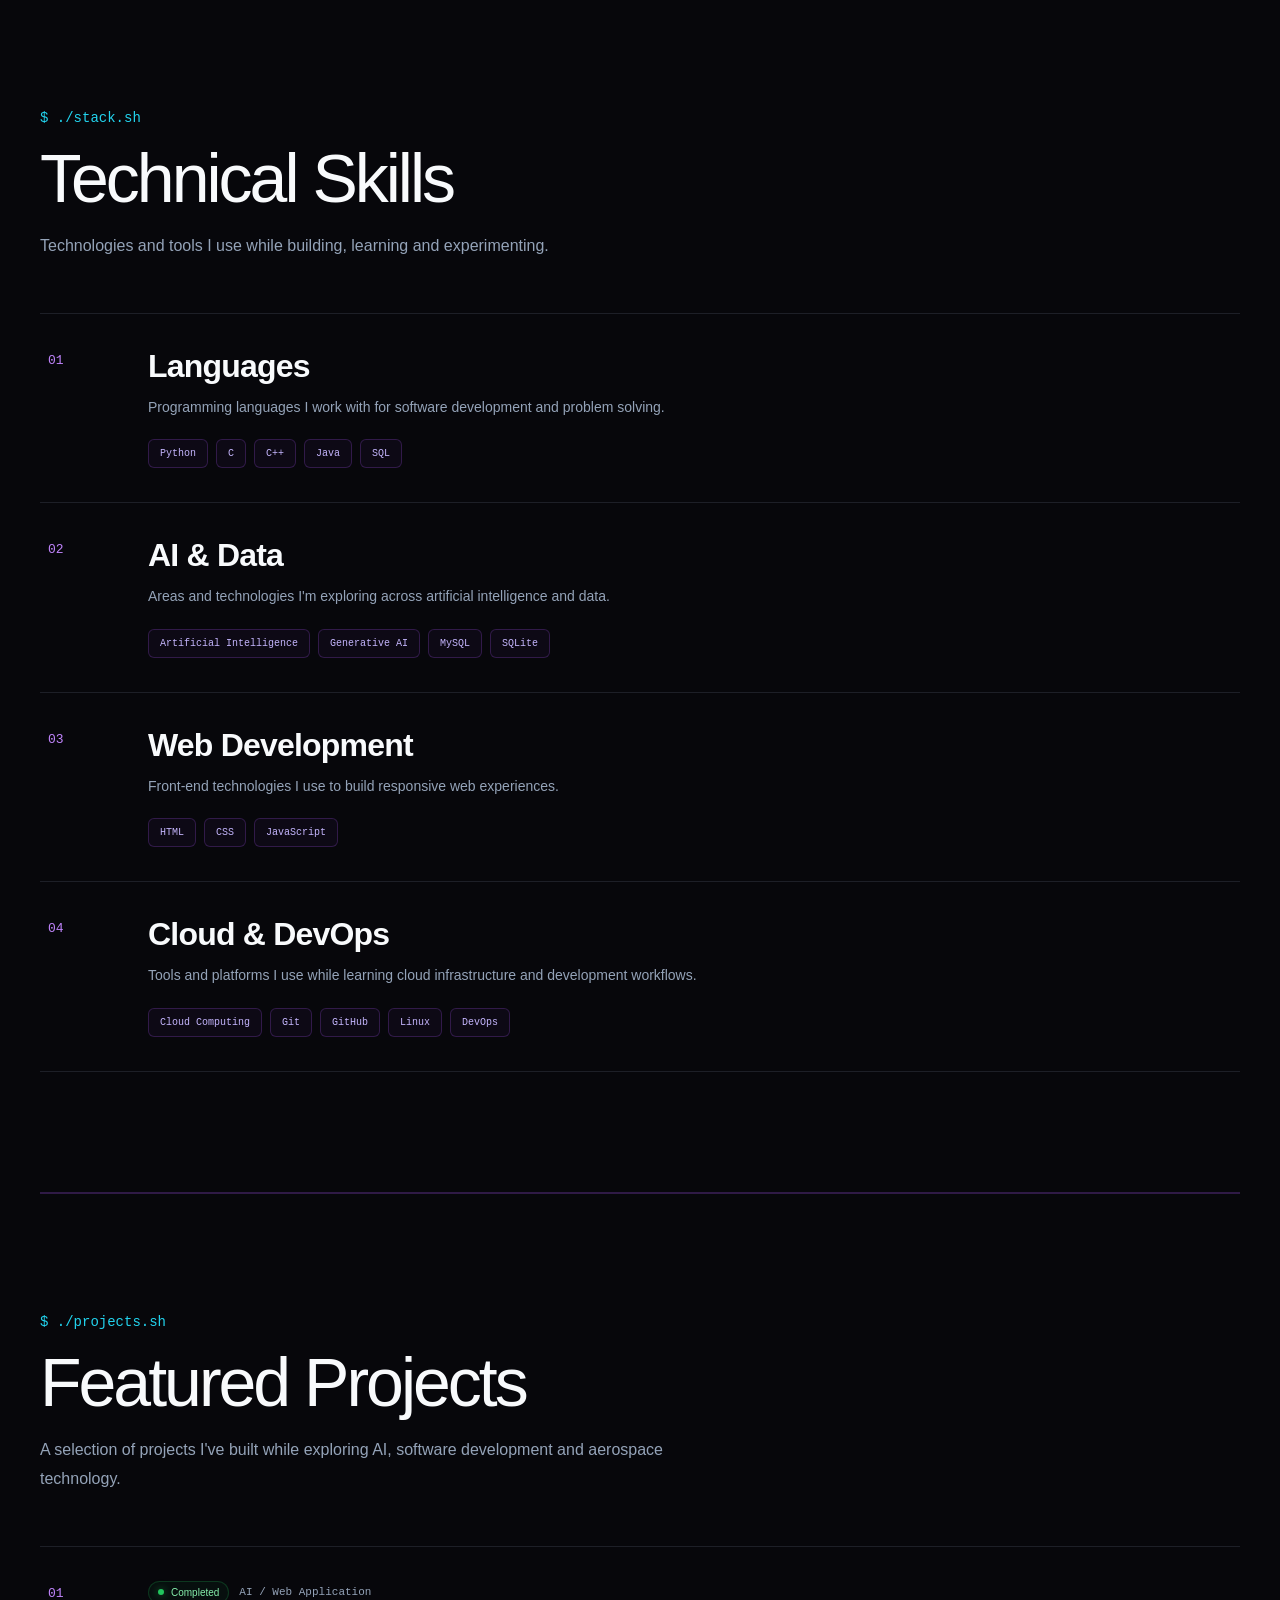
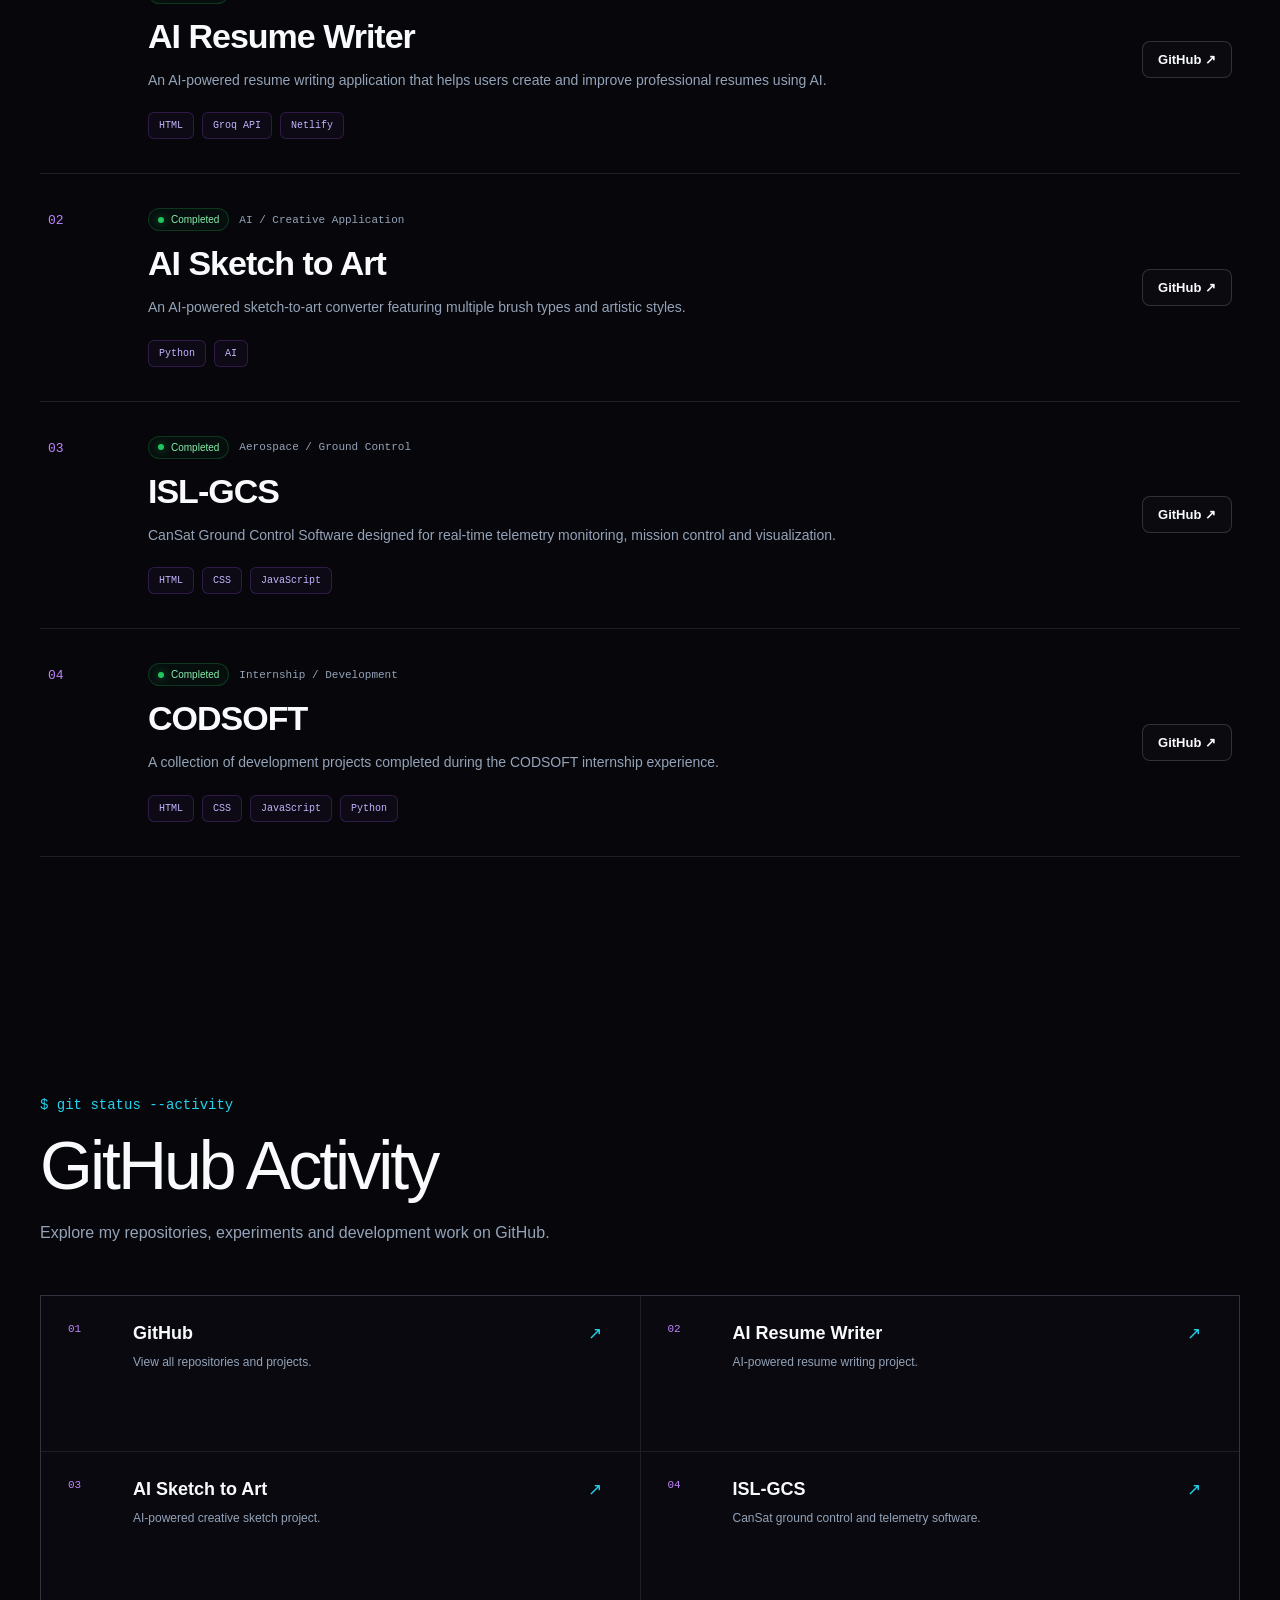
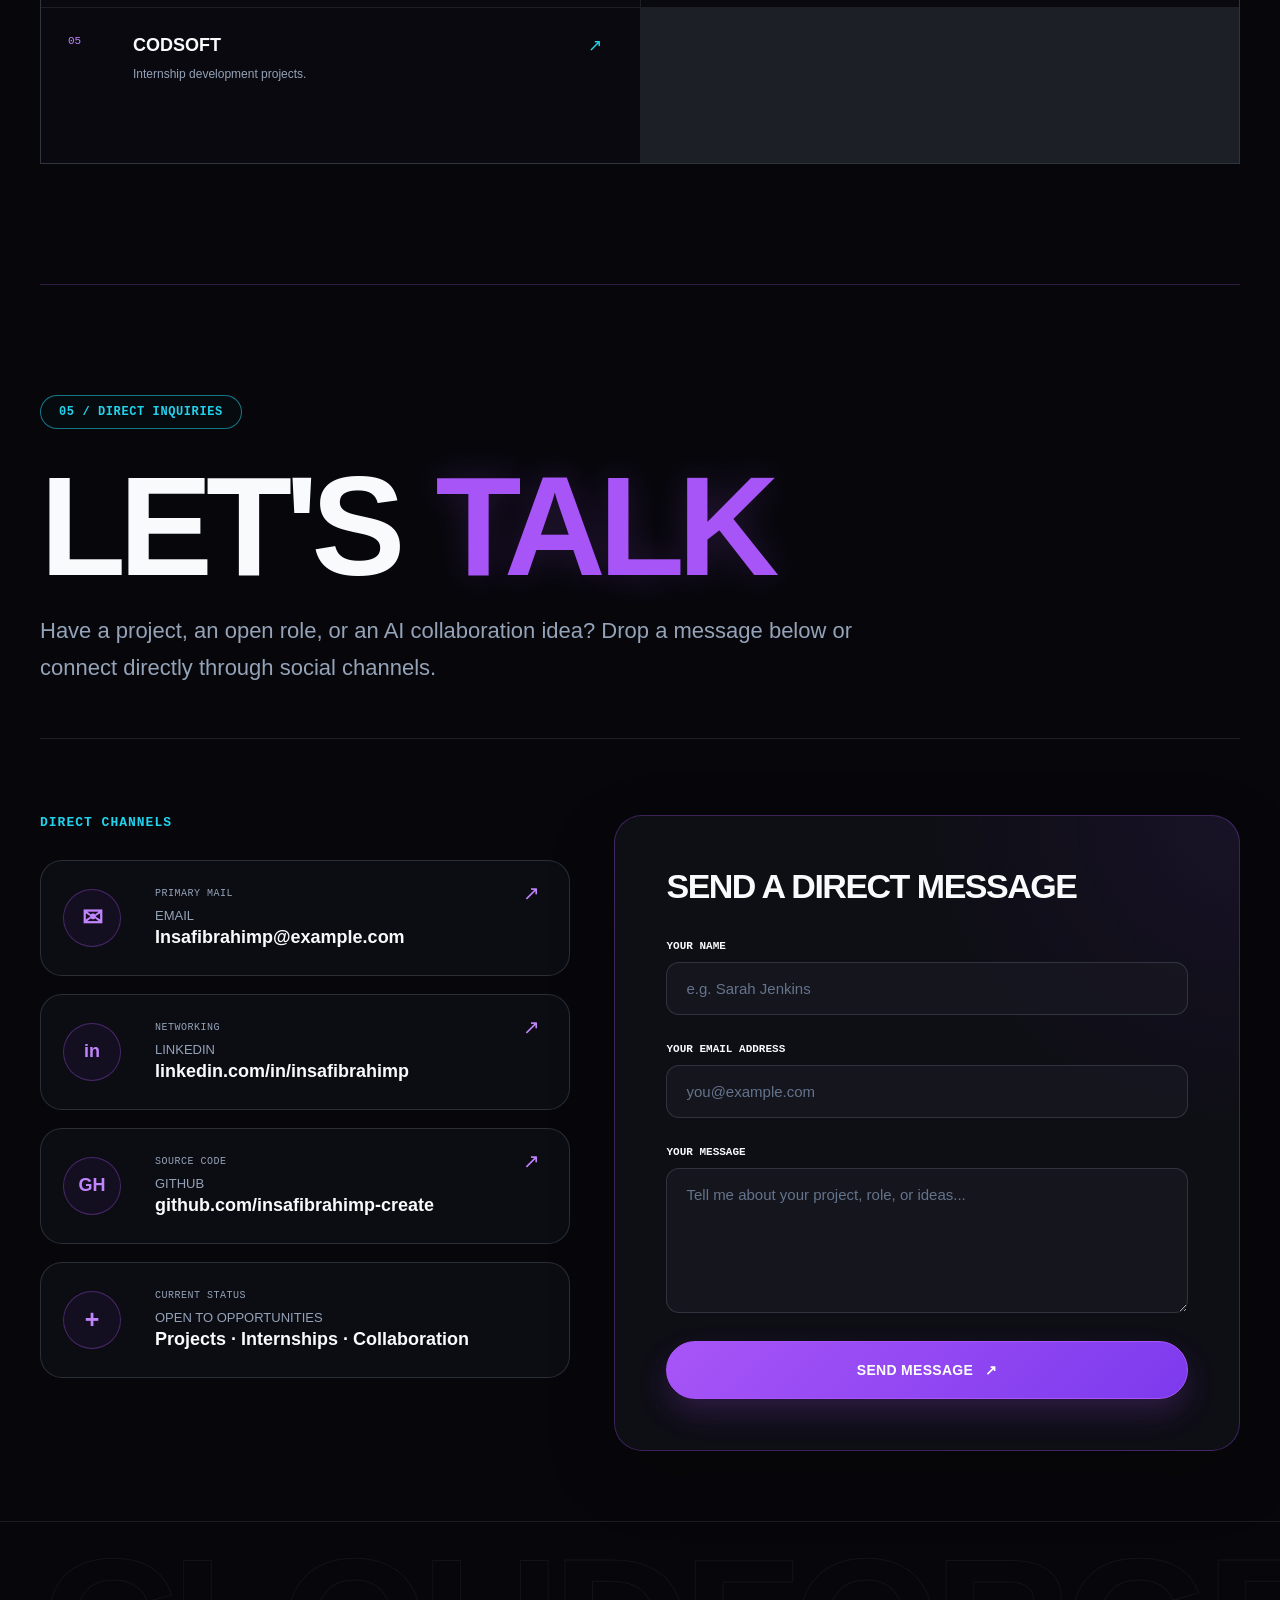
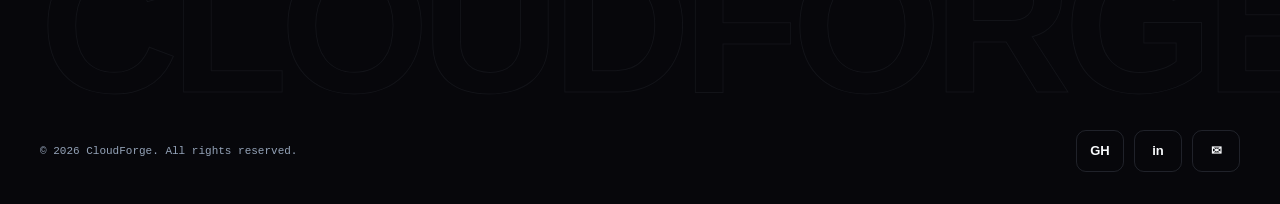
==== commit 8e85381d: "Update email address in index.html" ====
--- a/index.html
+++ b/index.html
@@ -1145,7 +1145,7 @@
                             </strong>
 
                             <span>
-                                YOUR_EMAIL@example.com
+                                Insafibrahimp@example.com
                             </span>
 
                         </span>
--- a/style.css
+++ b/style.css
@@ -4748,3 +4748,433 @@
     }
 
 }
+
+
+/* =====================================================
+   CLOUDFORGE — CONTACT SHOWCASE
+   Inspired by the reference layout:
+   direct channels + direct message form
+===================================================== */
+
+.contact-showcase-section {
+    width: min(calc(100% - 40px), var(--max-width));
+    margin: 0 auto;
+    padding: 110px 0 70px;
+}
+
+.contact-showcase-header {
+    max-width: 980px;
+}
+
+.contact-showcase-kicker {
+    display: inline-flex;
+    align-items: center;
+    padding: 9px 18px;
+    margin-bottom: 36px;
+    border: 1px solid rgba(34, 211, 238, 0.55);
+    border-radius: 999px;
+    color: var(--cyan);
+    background: rgba(34, 211, 238, 0.025);
+    font-family: monospace;
+    font-size: 12px;
+    font-weight: 700;
+    letter-spacing: 0.6px;
+}
+
+.contact-showcase-header h2 {
+    margin: 0 0 24px;
+    color: #f8fafc;
+    font-size: clamp(72px, 11vw, 142px);
+    font-weight: 800;
+    line-height: 0.88;
+    letter-spacing: -7px;
+}
+
+.contact-showcase-header h2 span {
+    color: var(--purple);
+    text-shadow: 0 0 35px rgba(168, 85, 247, 0.2);
+}
+
+.contact-showcase-header p {
+    max-width: 820px;
+    margin: 0;
+    color: var(--text-secondary);
+    font-size: clamp(16px, 2vw, 22px);
+    line-height: 1.65;
+}
+
+.contact-showcase-divider {
+    width: 100%;
+    height: 1px;
+    margin: 52px 0 76px;
+    background: rgba(148, 163, 184, 0.16);
+}
+
+.contact-showcase-grid {
+    display: grid;
+    grid-template-columns: minmax(0, 1fr) minmax(0, 1.18fr);
+    gap: 44px;
+    align-items: start;
+}
+
+.direct-channels-title {
+    display: block;
+    margin-bottom: 30px;
+    color: var(--cyan);
+    font-family: monospace;
+    font-size: 13px;
+    font-weight: 700;
+    letter-spacing: 1px;
+}
+
+.direct-channel-card {
+    min-height: 116px;
+    display: grid;
+    grid-template-columns: 72px minmax(0, 1fr) 24px;
+    gap: 20px;
+    align-items: center;
+    margin-bottom: 18px;
+    padding: 20px 22px;
+    border: 1px solid rgba(148, 163, 184, 0.22);
+    border-radius: 22px;
+    background: rgba(15, 15, 23, 0.78);
+    color: var(--text);
+    text-decoration: none;
+    transition:
+        transform 0.25s ease,
+        border-color 0.25s ease,
+        background 0.25s ease,
+        box-shadow 0.25s ease;
+}
+
+.direct-channel-card:hover {
+    transform: translateY(-3px);
+    border-color: rgba(168, 85, 247, 0.55);
+    background: rgba(20, 18, 30, 0.92);
+    box-shadow: 0 18px 45px rgba(0, 0, 0, 0.28);
+}
+
+.direct-channel-static:hover {
+    transform: none;
+}
+
+.direct-channel-icon {
+    width: 58px;
+    height: 58px;
+    display: grid;
+    place-items: center;
+    border: 1px solid rgba(168, 85, 247, 0.35);
+    border-radius: 50%;
+    color: var(--purple-light);
+    background: rgba(168, 85, 247, 0.055);
+    font-size: 25px;
+    font-weight: 700;
+}
+
+.direct-icon-text {
+    font-family: Arial, sans-serif;
+    font-size: 18px;
+}
+
+.direct-channel-copy {
+    min-width: 0;
+    display: flex;
+    flex-direction: column;
+}
+
+.direct-channel-copy small {
+    margin-bottom: 9px;
+    color: var(--text-secondary);
+    font-family: monospace;
+    font-size: 10px;
+    letter-spacing: 0.5px;
+}
+
+.direct-channel-copy strong {
+    margin-bottom: 4px;
+    color: var(--text-secondary);
+    font-size: 13px;
+    font-weight: 500;
+}
+
+.direct-channel-copy > span {
+    overflow-wrap: anywhere;
+    color: var(--text);
+    font-size: clamp(15px, 1.5vw, 18px);
+    font-weight: 700;
+}
+
+.direct-channel-arrow {
+    align-self: start;
+    color: var(--purple-light);
+    font-size: 20px;
+    transition: transform 0.25s ease;
+}
+
+.direct-channel-card:hover .direct-channel-arrow {
+    transform: translate(3px, -3px);
+}
+
+.direct-message-panel {
+    padding: clamp(32px, 4vw, 52px);
+    border: 1px solid rgba(168, 85, 247, 0.3);
+    border-radius: 28px;
+    background:
+        radial-gradient(
+            circle at 100% 0%,
+            rgba(168, 85, 247, 0.08),
+            transparent 35%
+        ),
+        rgba(16, 16, 24, 0.86);
+    box-shadow: 0 24px 70px rgba(0, 0, 0, 0.2);
+}
+
+.direct-message-panel h3 {
+    margin: 0 0 34px;
+    color: var(--text);
+    font-size: clamp(25px, 3vw, 34px);
+    letter-spacing: -1.5px;
+}
+
+.direct-message-form {
+    display: flex;
+    flex-direction: column;
+}
+
+.direct-message-form label {
+    margin-bottom: 10px;
+    color: var(--text);
+    font-family: monospace;
+    font-size: 11px;
+    font-weight: 700;
+}
+
+.direct-message-form input,
+.direct-message-form textarea {
+    width: 100%;
+    margin-bottom: 28px;
+    padding: 17px 19px;
+    border: 1px solid rgba(148, 163, 184, 0.22);
+    border-radius: 13px;
+    outline: none;
+    background: rgba(24, 24, 34, 0.82);
+    color: var(--text);
+    font-family: inherit;
+    font-size: 15px;
+    transition:
+        border-color 0.2s ease,
+        box-shadow 0.2s ease,
+        background 0.2s ease;
+}
+
+.direct-message-form input::placeholder,
+.direct-message-form textarea::placeholder {
+    color: #64748b;
+}
+
+.direct-message-form input:focus,
+.direct-message-form textarea:focus {
+    border-color: var(--purple);
+    background: rgba(25, 23, 36, 0.95);
+    box-shadow: 0 0 0 3px rgba(168, 85, 247, 0.09);
+}
+
+.direct-message-form textarea {
+    min-height: 145px;
+    resize: vertical;
+}
+
+.direct-message-submit {
+    width: 100%;
+    min-height: 58px;
+    display: inline-flex;
+    align-items: center;
+    justify-content: center;
+    gap: 12px;
+    border: 1px solid var(--purple);
+    border-radius: 999px;
+    cursor: pointer;
+    color: white;
+    background: linear-gradient(135deg, var(--purple), #7c3aed);
+    font-family: inherit;
+    font-size: 14px;
+    font-weight: 800;
+    letter-spacing: 0.3px;
+    box-shadow: 0 14px 30px rgba(168, 85, 247, 0.2);
+    transition:
+        transform 0.25s ease,
+        box-shadow 0.25s ease;
+}
+
+.direct-message-submit:hover {
+    transform: translateY(-2px);
+    box-shadow: 0 18px 40px rgba(168, 85, 247, 0.34);
+}
+
+
+/* ================= SHOWCASE FOOTER ================= */
+
+.cloudforge-showcase-footer {
+    position: relative;
+    overflow: hidden;
+    border-top: 1px solid rgba(148, 163, 184, 0.14);
+    padding: 20px max(20px, calc((100vw - var(--max-width)) / 2)) 28px;
+}
+
+.footer-wordmark {
+    margin-top: 5px;
+    color: transparent;
+    font-size: clamp(70px, 15vw, 210px);
+    font-weight: 900;
+    line-height: 0.82;
+    letter-spacing: -8px;
+    -webkit-text-stroke: 1px rgba(148, 163, 184, 0.08);
+    user-select: none;
+    pointer-events: none;
+}
+
+.footer-bottom {
+    display: flex;
+    align-items: center;
+    justify-content: space-between;
+    gap: 25px;
+    margin-top: 25px;
+    color: var(--text-secondary);
+    font-family: monospace;
+    font-size: 11px;
+}
+
+.footer-socials {
+    display: flex;
+    gap: 10px;
+}
+
+.footer-socials a {
+    width: 48px;
+    height: 42px;
+    display: grid;
+    place-items: center;
+    border: 1px solid rgba(148, 163, 184, 0.18);
+    border-radius: 10px;
+    color: var(--text);
+    text-decoration: none;
+    font-family: Arial, sans-serif;
+    font-size: 13px;
+    font-weight: 700;
+    transition:
+        color 0.2s ease,
+        border-color 0.2s ease,
+        transform 0.2s ease;
+}
+
+.footer-socials a:hover {
+    transform: translateY(-2px);
+    color: var(--purple-light);
+    border-color: rgba(168, 85, 247, 0.5);
+}
+
+
+/* ================= CONTACT RESPONSIVE ================= */
+
+@media (max-width: 900px) {
+
+    .contact-showcase-grid {
+        grid-template-columns: 1fr;
+    }
+
+    .direct-message-panel {
+        order: 2;
+    }
+
+}
+
+@media (max-width: 650px) {
+
+    .contact-showcase-section {
+        width: min(calc(100% - 28px), var(--max-width));
+        padding: 75px 0 55px;
+    }
+
+    .contact-showcase-kicker {
+        margin-bottom: 28px;
+        font-size: 10px;
+    }
+
+    .contact-showcase-header h2 {
+        font-size: 65px;
+        letter-spacing: -4px;
+    }
+
+    .contact-showcase-header p {
+        font-size: 15px;
+    }
+
+    .contact-showcase-divider {
+        margin: 38px 0 55px;
+    }
+
+    .direct-channel-card {
+        grid-template-columns: 58px minmax(0, 1fr) 18px;
+        gap: 14px;
+        min-height: 100px;
+        padding: 16px;
+        border-radius: 17px;
+    }
+
+    .direct-channel-icon {
+        width: 50px;
+        height: 50px;
+        font-size: 20px;
+    }
+
+    .direct-channel-copy > span {
+        font-size: 14px;
+    }
+
+    .direct-message-panel {
+        padding: 27px 20px;
+        border-radius: 20px;
+    }
+
+    .direct-message-form input,
+    .direct-message-form textarea {
+        padding: 15px;
+        font-size: 14px;
+    }
+
+    .cloudforge-showcase-footer {
+        padding-left: 14px;
+        padding-right: 14px;
+    }
+
+    .footer-wordmark {
+        font-size: 70px;
+        letter-spacing: -4px;
+    }
+
+    .footer-bottom {
+        align-items: flex-start;
+        flex-direction: column;
+    }
+
+}
+
+@media (max-width: 420px) {
+
+    .contact-showcase-header h2 {
+        font-size: 54px;
+    }
+
+    .direct-channel-card {
+        grid-template-columns: 50px minmax(0, 1fr);
+    }
+
+    .direct-channel-arrow {
+        display: none;
+    }
+
+    .footer-socials a {
+        width: 44px;
+    }
+
+}
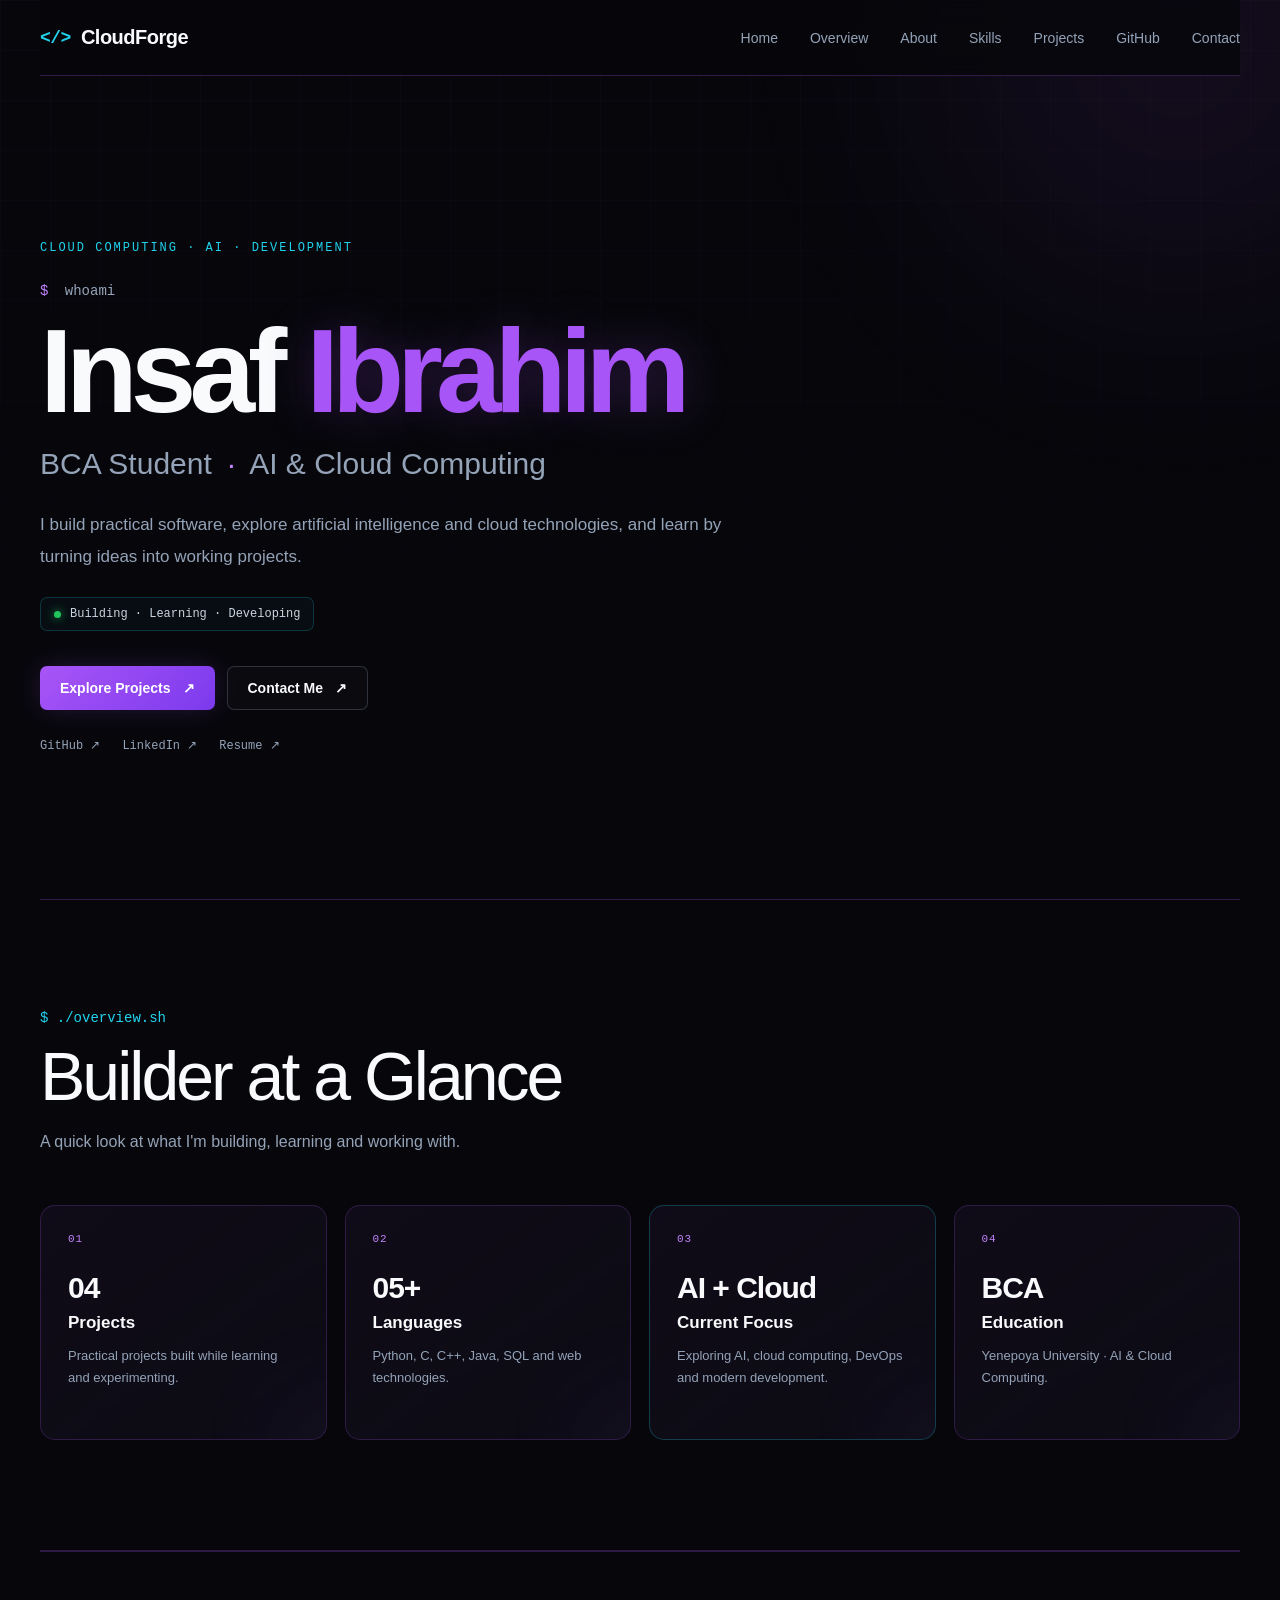
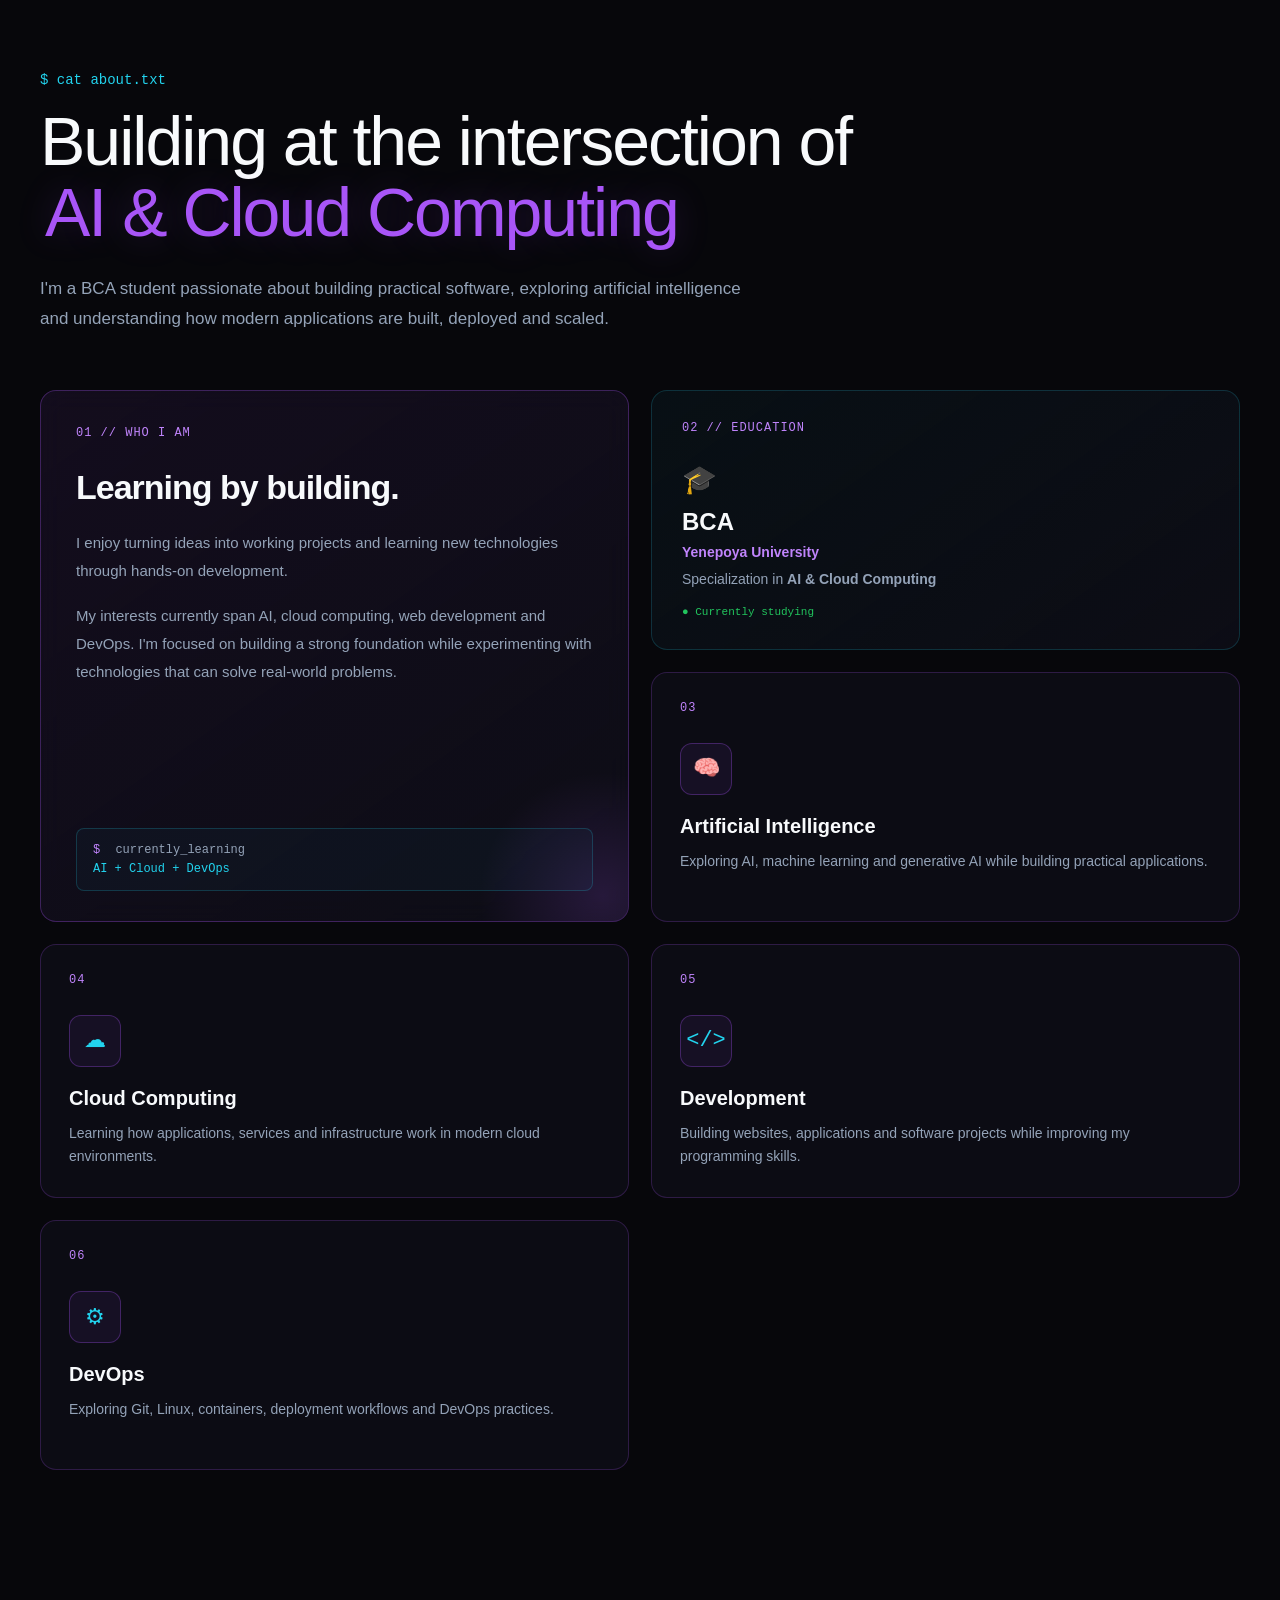
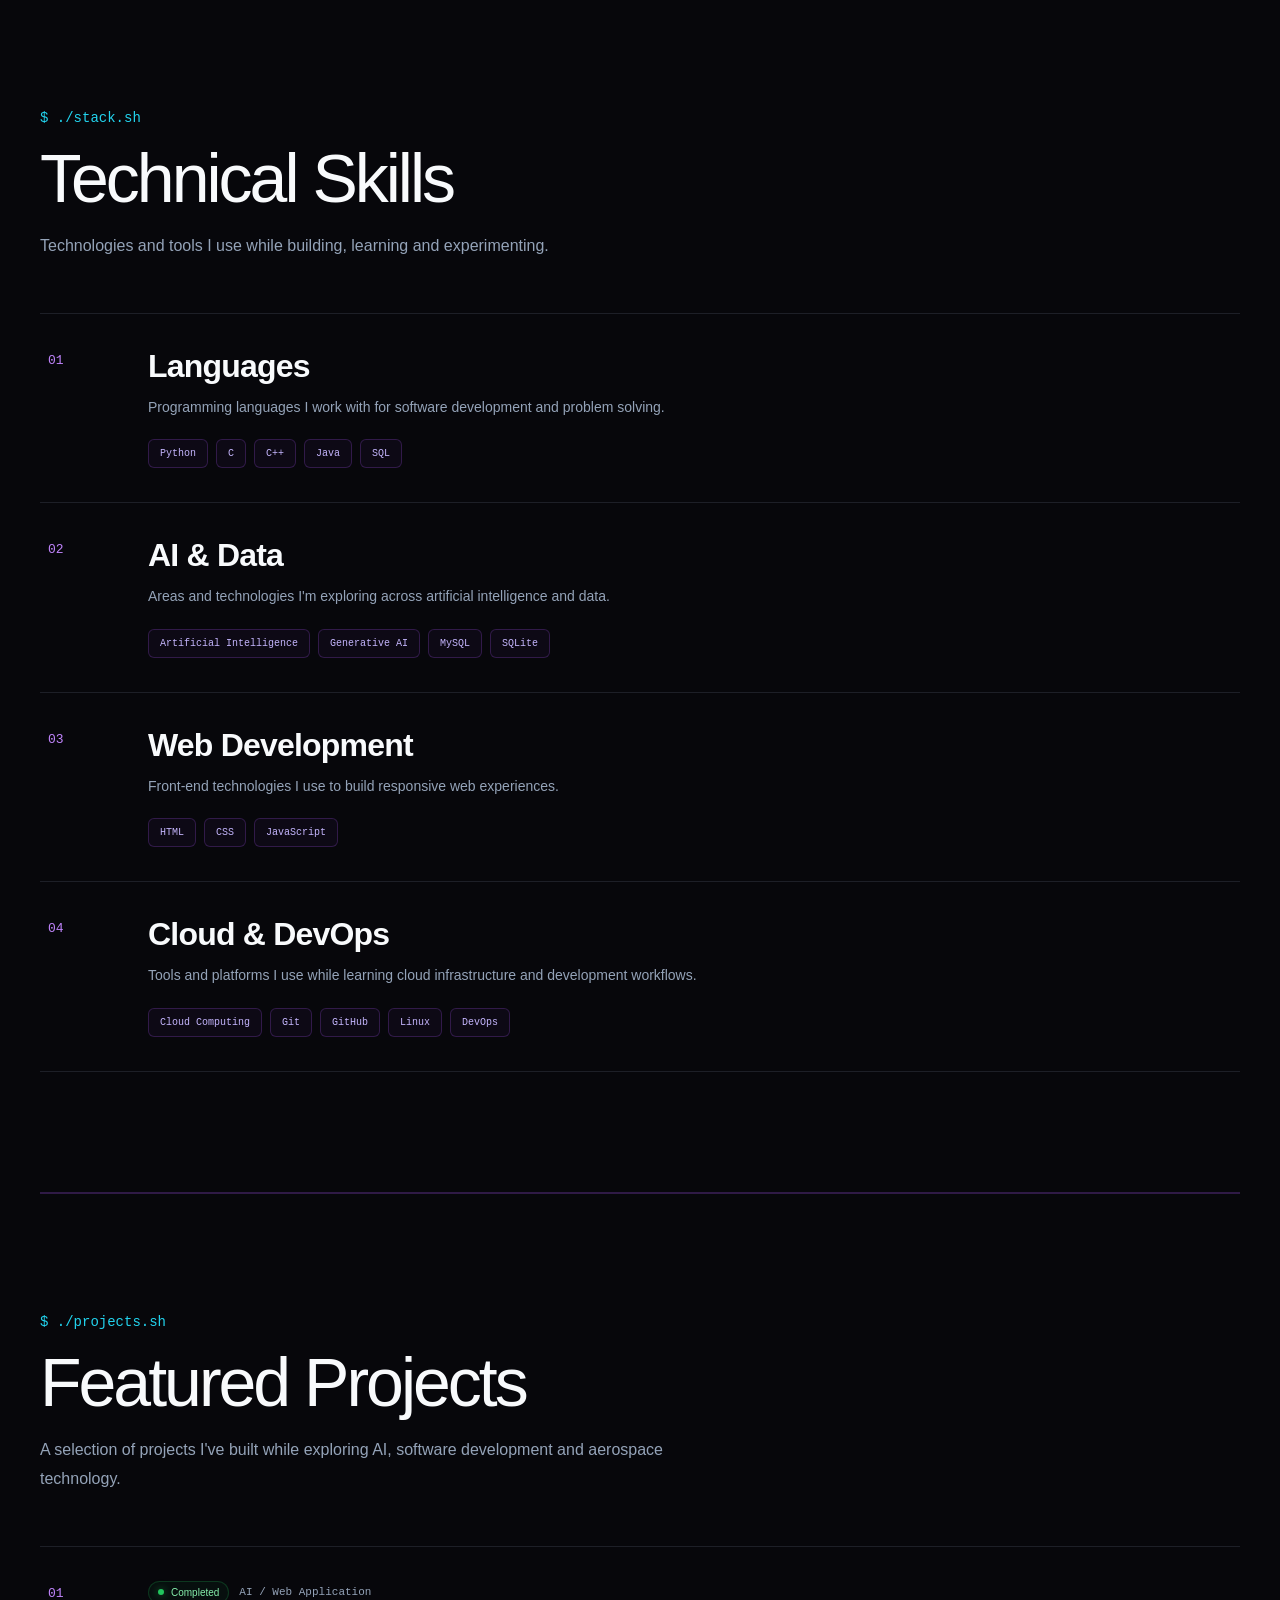
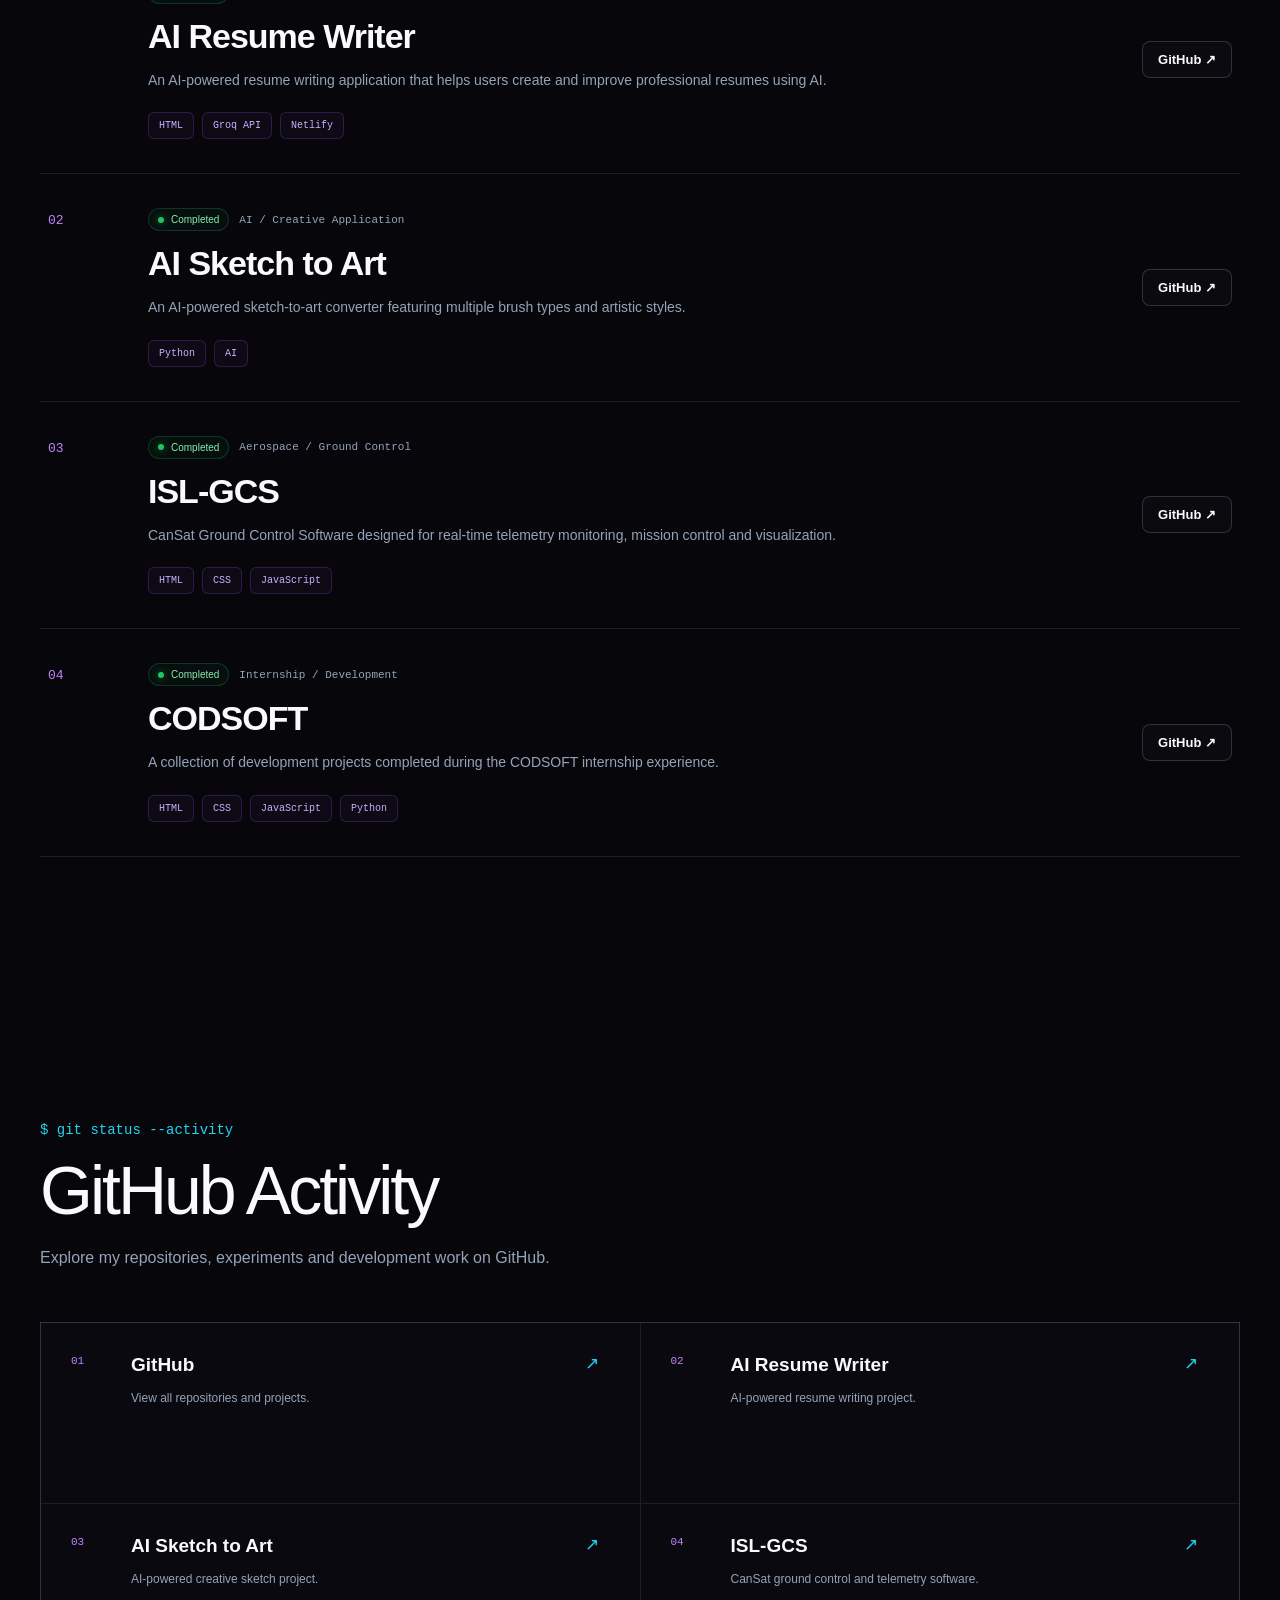
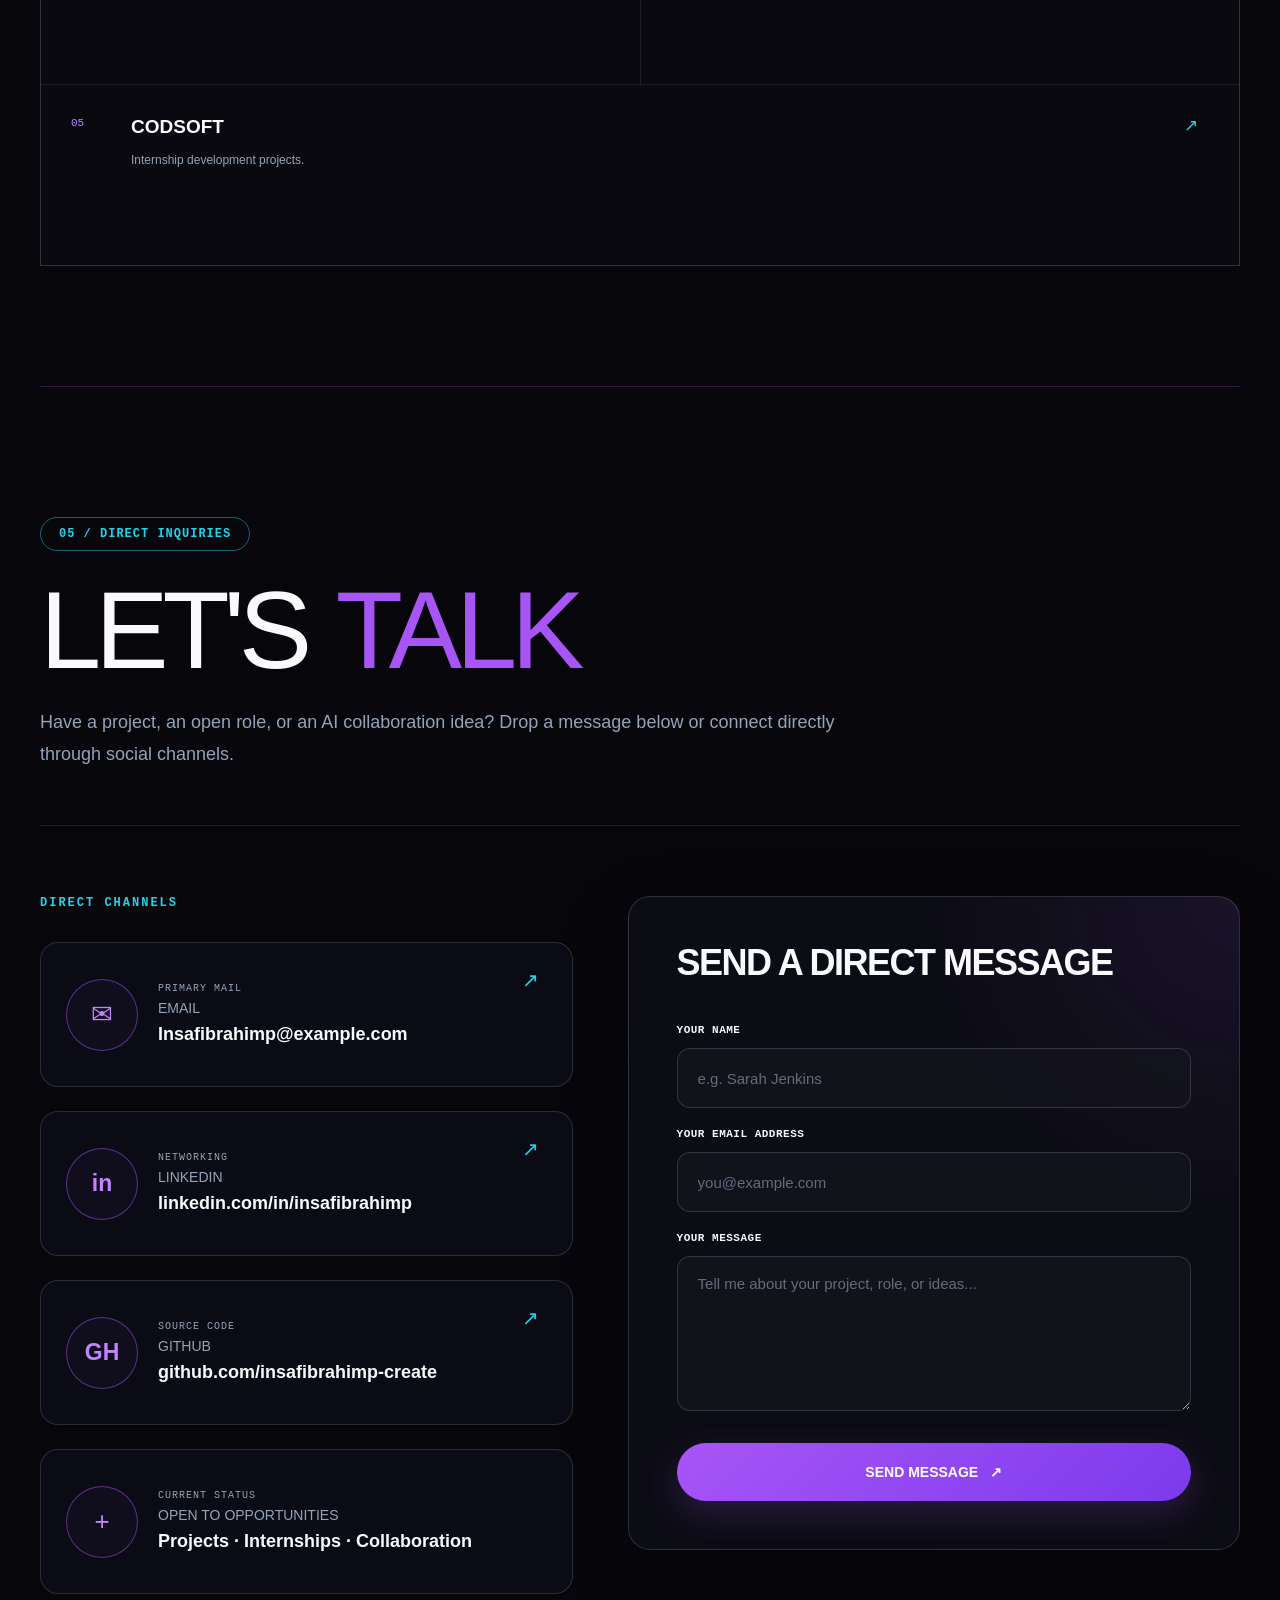
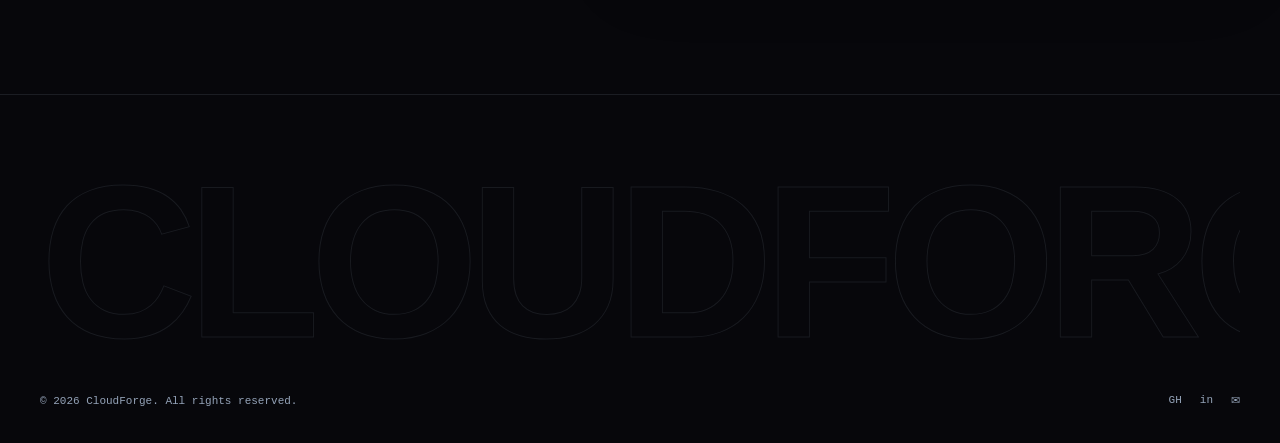
==== commit d023146a: "Change email address in index.html Updated email links to use 'Insafibrahimp@example.com'." ====
--- a/index.html
+++ b/index.html
@@ -1127,7 +1127,7 @@
 
                     <a
                         class="direct-channel-card"
-                        href="mailto:YOUR_EMAIL@example.com"
+                        href="mailto:Insafibrahimp@example.com"
                     >
 
                         <span class="direct-channel-icon" aria-hidden="true">
@@ -1358,7 +1358,7 @@
                     </a>
 
                     <a
-                        href="mailto:YOUR_EMAIL@example.com"
+                        href="mailto:Insafibrahimp@example.com"
                         aria-label="Email"
                     >
                         ✉
--- a/style.css
+++ b/style.css
@@ -4751,199 +4751,1528 @@
 
 
 /* =====================================================
+   CLOUDFORGE — DAY 7 FINAL GITHUB POLISH
+   Fixes:
+   1. Sticky navbar overlapping GitHub heading
+   2. Empty grid space caused by 5 cards
+   3. Better desktop/tablet/mobile spacing
+===================================================== */
+
+.github-modern-section {
+    width: min(calc(100% - 40px), var(--max-width));
+    margin: 0 auto;
+
+    /* Gives the heading breathing room below the sticky navbar */
+    padding: 145px 0 120px;
+
+    border-bottom: 1px solid var(--border);
+
+    /* Keeps #github anchors below the navbar */
+    scroll-margin-top: 95px;
+}
+
+.github-modern-header {
+    max-width: 760px;
+    margin-bottom: 50px;
+}
+
+.github-modern-header .section-command {
+    display: block;
+    margin-bottom: 18px;
+    color: var(--cyan);
+    font-family: monospace;
+    font-size: 14px;
+}
+
+.github-modern-header h2 {
+    margin-bottom: 20px;
+    color: var(--text);
+    font-size: clamp(44px, 6vw, 68px);
+    line-height: 1;
+    letter-spacing: -3px;
+}
+
+.github-modern-header p {
+    max-width: 680px;
+    color: var(--text-secondary);
+    font-size: 16px;
+    line-height: 1.8;
+}
+
+
+/* ================= GITHUB GRID ================= */
+
+.github-modern-grid {
+    display: grid;
+
+    /* 5 cards now fit naturally without an empty sixth box */
+    grid-template-columns: repeat(3, minmax(0, 1fr));
+
+    gap: 1px;
+
+    border: 1px solid rgba(148, 163, 184, 0.16);
+    background: rgba(148, 163, 184, 0.16);
+}
+
+
+/* ================= GITHUB CARD ================= */
+
+.github-modern-card {
+    min-height: 180px;
+
+    display: grid;
+    grid-template-columns: 42px minmax(0, 1fr) 25px;
+    gap: 18px;
+    align-items: start;
+
+    padding: 30px;
+
+    color: var(--text);
+    background: #09090f;
+    text-decoration: none;
+
+    transition:
+        background 0.25s ease,
+        transform 0.25s ease,
+        padding 0.25s ease;
+}
+
+.github-modern-card:hover {
+    background:
+        linear-gradient(
+            145deg,
+            rgba(168, 85, 247, 0.08),
+            rgba(34, 211, 238, 0.025)
+        );
+
+    transform: translateY(-2px);
+}
+
+.github-modern-number {
+    padding-top: 2px;
+    color: var(--purple-light);
+    font-family: monospace;
+    font-size: 11px;
+}
+
+.github-modern-card strong {
+    display: block;
+    margin-bottom: 10px;
+    color: var(--text);
+    font-size: 19px;
+    line-height: 1.3;
+}
+
+.github-modern-card p {
+    margin: 0;
+    color: var(--text-secondary);
+    font-size: 12px;
+    line-height: 1.7;
+}
+
+.github-modern-arrow {
+    color: var(--cyan);
+    font-size: 17px;
+    transition:
+        transform 0.25s ease,
+        color 0.25s ease;
+}
+
+.github-modern-card:hover .github-modern-arrow {
+    color: var(--purple-light);
+    transform: translate(4px, -4px);
+}
+
+
+/* ================= TABLET ================= */
+
+@media (max-width: 1000px) {
+
+    .github-modern-grid {
+        grid-template-columns: repeat(2, minmax(0, 1fr));
+    }
+
+}
+
+
+/* ================= MOBILE ================= */
+
+@media (max-width: 700px) {
+
+    .github-modern-section {
+        width: min(calc(100% - 28px), var(--max-width));
+        padding: 110px 0 85px;
+        scroll-margin-top: 80px;
+    }
+
+    .github-modern-header {
+        margin-bottom: 38px;
+    }
+
+    .github-modern-header h2 {
+        font-size: 42px;
+        letter-spacing: -2px;
+    }
+
+    .github-modern-header p {
+        font-size: 14px;
+    }
+
+    .github-modern-grid {
+        grid-template-columns: 1fr;
+    }
+
+    .github-modern-card {
+        min-height: 145px;
+        padding: 24px;
+        grid-template-columns: 35px minmax(0, 1fr) 20px;
+        gap: 14px;
+    }
+
+}
+
+
+/* ================= SMALL MOBILE ================= */
+
+@media (max-width: 420px) {
+
+    .github-modern-section {
+        padding-top: 95px;
+    }
+
+    .github-modern-header h2 {
+        font-size: 36px;
+    }
+
+    .github-modern-card {
+        padding: 20px;
+    }
+
+}
+/* =====================================================
+   GITHUB — FINAL DAY 7 LAYOUT FIX
+===================================================== */
+
+.github-modern-grid {
+    display: grid;
+    grid-template-columns: repeat(2, minmax(0, 1fr));
+    gap: 1px;
+
+    border: 1px solid rgba(148, 163, 184, 0.16);
+    background: rgba(148, 163, 184, 0.16);
+}
+
+
+/* Make the 5th card fill the complete final row */
+
+.github-modern-card:nth-child(5) {
+    grid-column: 1 / -1;
+}
+
+
+/* Keep the cards clean */
+
+.github-modern-card {
+    min-height: 180px;
+}
+
+
+/* ================= TABLET ================= */
+
+@media (max-width: 850px) {
+
+    .github-modern-grid {
+        grid-template-columns: 1fr;
+    }
+
+    .github-modern-card:nth-child(5) {
+        grid-column: auto;
+    }
+
+}
+
+
+/* ================= MOBILE ================= */
+
+@media (max-width: 500px) {
+
+    .github-modern-section {
+        width: min(
+            calc(100% - 28px),
+            var(--max-width)
+        );
+
+        padding: 90px 0 70px;
+    }
+
+    .github-modern-header h2 {
+        font-size: 38px;
+        letter-spacing: -2px;
+    }
+
+    .github-modern-card {
+        min-height: 135px;
+        padding: 22px;
+
+        grid-template-columns:
+            35px
+            minmax(0, 1fr)
+            20px;
+
+        gap: 14px;
+    }
+
+}
+/* =====================================================
+   CLOUDFORGE — MOBILE NAVIGATION FINAL FIX
+===================================================== */
+
+@media (max-width: 768px) {
+
+    .navbar {
+        padding: 14px 18px;
+    }
+
+    .nav-container {
+        width: 100%;
+    }
+
+    .menu-btn {
+        display: flex;
+        align-items: center;
+        justify-content: center;
+
+        width: 42px;
+        height: 42px;
+
+        border: 1px solid var(--border);
+        border-radius: 10px;
+
+        background: var(--surface);
+        color: var(--text);
+
+        cursor: pointer;
+    }
+
+    .nav-links {
+        display: none;
+
+        position: absolute;
+
+        top: calc(100% + 8px);
+        left: 14px;
+        right: 14px;
+
+        flex-direction: column;
+        gap: 0;
+
+        padding: 10px;
+
+        border: 1px solid var(--border);
+        border-radius: 14px;
+
+        background: rgba(10, 10, 18, 0.97);
+
+        backdrop-filter: blur(18px);
+
+        box-shadow:
+            0 20px 50px rgba(0, 0, 0, 0.35);
+
+        z-index: 1000;
+    }
+
+    .nav-links.mobile-open {
+        display: flex;
+    }
+
+    .nav-links a {
+        display: block;
+
+        width: 100%;
+
+        padding: 14px 16px;
+
+        border-radius: 8px;
+
+        font-size: 14px;
+    }
+
+    .nav-links a:hover {
+        background: rgba(168, 85, 247, 0.08);
+    }
+
+}
+
+
+/* =====================================================
+   VERY SMALL SCREENS
+===================================================== */
+
+@media (max-width: 420px) {
+
+    .navbar {
+        padding: 12px 14px;
+    }
+
+    .logo {
+        font-size: 19px;
+    }
+
+    .menu-btn {
+        width: 38px;
+        height: 38px;
+    }
+
+}
+/* =====================================================
    CLOUDFORGE — CONTACT SHOWCASE
-   Inspired by the reference layout:
-   direct channels + direct message form
+   FINAL RESPONSIVE DESIGN
 ===================================================== */
+
+
+/* ================= CONTACT SECTION ================= */
 
 .contact-showcase-section {
     width: min(calc(100% - 40px), var(--max-width));
     margin: 0 auto;
-    padding: 110px 0 70px;
-}
+    padding: 130px 0 100px;
+}
+
+
+/* ================= CONTACT HEADER ================= */
 
 .contact-showcase-header {
-    max-width: 980px;
+    max-width: 900px;
 }
 
 .contact-showcase-kicker {
-    display: inline-flex;
-    align-items: center;
+    display: inline-block;
+
+    margin-bottom: 28px;
     padding: 9px 18px;
-    margin-bottom: 36px;
-    border: 1px solid rgba(34, 211, 238, 0.55);
+
+    border: 1px solid rgba(34, 211, 238, 0.45);
     border-radius: 999px;
+
     color: var(--cyan);
-    background: rgba(34, 211, 238, 0.025);
+
     font-family: monospace;
     font-size: 12px;
     font-weight: 700;
-    letter-spacing: 0.6px;
+
+    letter-spacing: 1px;
 }
 
 .contact-showcase-header h2 {
-    margin: 0 0 24px;
-    color: #f8fafc;
-    font-size: clamp(72px, 11vw, 142px);
-    font-weight: 800;
-    line-height: 0.88;
-    letter-spacing: -7px;
+    margin: 0 0 25px;
+
+    color: var(--text);
+
+    font-size: clamp(58px, 9vw, 110px);
+    line-height: 0.92;
+
+    letter-spacing: -6px;
 }
 
 .contact-showcase-header h2 span {
     color: var(--purple);
-    text-shadow: 0 0 35px rgba(168, 85, 247, 0.2);
 }
 
 .contact-showcase-header p {
-    max-width: 820px;
+    max-width: 850px;
+
     margin: 0;
+
     color: var(--text-secondary);
-    font-size: clamp(16px, 2vw, 22px);
-    line-height: 1.65;
+
+    font-size: 18px;
+    line-height: 1.8;
+}
+
+
+/* ================= DIVIDER ================= */
+
+.contact-showcase-divider {
+    width: 100%;
+
+    height: 1px;
+
+    margin: 55px 0 70px;
+
+    background:
+        rgba(148, 163, 184, 0.16);
+}
+
+
+/* ================= TWO COLUMN LAYOUT ================= */
+
+.contact-showcase-grid {
+    display: grid;
+
+    grid-template-columns:
+        minmax(0, 1fr)
+        minmax(0, 1.15fr);
+
+    gap: 55px;
+
+    align-items: start;
+}
+
+
+/* ================= DIRECT CHANNELS ================= */
+
+.direct-channels {
+    display: flex;
+
+    flex-direction: column;
+
+    gap: 24px;
+}
+
+.direct-channels-title {
+    display: block;
+
+    margin-bottom: 8px;
+
+    color: var(--cyan);
+
+    font-family: monospace;
+    font-size: 12px;
+    font-weight: 700;
+
+    letter-spacing: 2px;
+}
+
+
+/* ================= CHANNEL CARD ================= */
+
+.direct-channel-card {
+    position: relative;
+
+    min-height: 145px;
+
+    display: grid;
+
+    grid-template-columns:
+        72px
+        minmax(0, 1fr)
+        25px;
+
+    align-items: center;
+
+    gap: 20px;
+
+    padding: 25px;
+
+    border:
+        1px solid
+        rgba(148, 163, 184, 0.22);
+
+    border-radius: 18px;
+
+    background:
+        rgba(15, 15, 25, 0.72);
+
+    color: var(--text);
+
+    text-decoration: none;
+
+    transition:
+        transform 0.25s ease,
+        border-color 0.25s ease,
+        background 0.25s ease;
+}
+
+
+.direct-channel-card:hover {
+    transform: translateY(-4px);
+
+    border-color:
+        rgba(168, 85, 247, 0.55);
+
+    background:
+        rgba(168, 85, 247, 0.055);
+}
+
+
+/* ================= CHANNEL ICON ================= */
+
+.direct-channel-icon {
+    width: 72px;
+    height: 72px;
+
+    display: flex;
+
+    align-items: center;
+    justify-content: center;
+
+    border:
+        1px solid
+        rgba(168, 85, 247, 0.5);
+
+    border-radius: 50%;
+
+    color: var(--purple-light);
+
+    background:
+        rgba(168, 85, 247, 0.035);
+
+    font-size: 26px;
+
+    flex-shrink: 0;
+}
+
+.direct-icon-text {
+    font-family: Arial, sans-serif;
+
+    font-size: 23px;
+    font-weight: 700;
+}
+
+
+/* ================= CHANNEL CONTENT ================= */
+
+.direct-channel-copy {
+    min-width: 0;
+
+    display: flex;
+
+    flex-direction: column;
+
+    gap: 6px;
+}
+
+.direct-channel-copy small {
+    color: var(--text-secondary);
+
+    font-family: monospace;
+
+    font-size: 10px;
+
+    letter-spacing: 1px;
+}
+
+.direct-channel-copy strong {
+    color: var(--text-secondary);
+
+    font-size: 14px;
+
+    font-weight: 500;
+}
+
+.direct-channel-copy > span {
+    overflow-wrap: anywhere;
+
+    color: var(--text);
+
+    font-size: 18px;
+    font-weight: 700;
+
+    line-height: 1.4;
+}
+
+
+/* ================= ARROW ================= */
+
+.direct-channel-arrow {
+    align-self: start;
+
+    color: var(--cyan);
+
+    font-size: 20px;
+
+    transition:
+        transform 0.25s ease;
+}
+
+.direct-channel-card:hover
+.direct-channel-arrow {
+    transform:
+        translate(4px, -4px);
+}
+
+
+/* ================= STATIC STATUS CARD ================= */
+
+.direct-channel-static {
+    cursor: default;
+}
+
+.direct-channel-static:hover {
+    transform: none;
+}
+
+
+/* ================= MESSAGE PANEL ================= */
+
+.direct-message-panel {
+    padding: 48px;
+
+    border:
+        1px solid
+        rgba(148, 163, 184, 0.24);
+
+    border-radius: 22px;
+
+    background:
+        radial-gradient(
+            circle at 100% 0%,
+            rgba(168, 85, 247, 0.09),
+            transparent 35%
+        ),
+        rgba(15, 15, 25, 0.78);
+
+    box-shadow:
+        0 25px 70px
+        rgba(0, 0, 0, 0.2);
+}
+
+.direct-message-panel h3 {
+    margin: 0 0 35px;
+
+    color: var(--text);
+
+    font-size: clamp(28px, 4vw, 36px);
+
+    line-height: 1;
+
+    letter-spacing: -1.5px;
+}
+
+
+/* ================= FORM ================= */
+
+.direct-message-form {
+    display: flex;
+
+    flex-direction: column;
+
+    gap: 12px;
+}
+
+.direct-message-form label {
+    margin-top: 8px;
+
+    color: var(--text);
+
+    font-family: monospace;
+
+    font-size: 11px;
+    font-weight: 700;
+
+    letter-spacing: 0.5px;
+}
+
+.direct-message-form input,
+.direct-message-form textarea {
+    width: 100%;
+
+    border:
+        1px solid
+        rgba(148, 163, 184, 0.24);
+
+    border-radius: 13px;
+
+    outline: none;
+
+    background:
+        rgba(20, 20, 30, 0.85);
+
+    color: var(--text);
+
+    font-family:
+        Inter,
+        -apple-system,
+        BlinkMacSystemFont,
+        "Segoe UI",
+        sans-serif;
+
+    font-size: 15px;
+
+    transition:
+        border-color 0.25s ease,
+        box-shadow 0.25s ease;
+}
+
+.direct-message-form input {
+    min-height: 60px;
+
+    padding: 0 20px;
+}
+
+.direct-message-form textarea {
+    min-height: 155px;
+
+    padding: 18px 20px;
+
+    resize: vertical;
+}
+
+.direct-message-form input::placeholder,
+.direct-message-form textarea::placeholder {
+    color:
+        rgba(148, 163, 184, 0.62);
+}
+
+.direct-message-form input:focus,
+.direct-message-form textarea:focus {
+    border-color: var(--purple);
+
+    box-shadow:
+        0 0 0 3px
+        rgba(168, 85, 247, 0.1);
+}
+
+
+/* ================= SEND BUTTON ================= */
+
+.direct-message-submit {
+    width: 100%;
+
+    min-height: 58px;
+
+    display: flex;
+
+    align-items: center;
+    justify-content: center;
+
+    gap: 12px;
+
+    margin-top: 20px;
+
+    border: none;
+
+    border-radius: 999px;
+
+    color: white;
+
+    background:
+        linear-gradient(
+            135deg,
+            var(--purple),
+            #7c3aed
+        );
+
+    font-family: inherit;
+
+    font-size: 14px;
+    font-weight: 700;
+
+    cursor: pointer;
+
+    box-shadow:
+        0 12px 35px
+        rgba(168, 85, 247, 0.2);
+
+    transition:
+        transform 0.25s ease,
+        box-shadow 0.25s ease;
+}
+
+.direct-message-submit:hover {
+    transform: translateY(-3px);
+
+    box-shadow:
+        0 16px 40px
+        rgba(168, 85, 247, 0.35);
+}
+
+
+/* =====================================================
+   FOOTER
+===================================================== */
+
+.cloudforge-showcase-footer {
+    width: 100%;
+
+    padding: 80px
+        max(20px, calc((100% - var(--max-width)) / 2))
+        35px;
+
+    border-top:
+        1px solid
+        rgba(148, 163, 184, 0.14);
+}
+
+.footer-wordmark {
+    overflow: hidden;
+
+    color: transparent;
+
+    font-size: clamp(
+        70px,
+        17vw,
+        230px
+    );
+
+    font-weight: 800;
+
+    line-height: 0.8;
+
+    letter-spacing: -10px;
+
+    -webkit-text-stroke:
+        1px
+        rgba(148, 163, 184, 0.12);
+
+    user-select: none;
+}
+
+.footer-bottom {
+    display: flex;
+
+    align-items: center;
+    justify-content: space-between;
+
+    gap: 20px;
+
+    margin-top: 45px;
+
+    color: var(--text-secondary);
+
+    font-family: monospace;
+
+    font-size: 11px;
+}
+
+.footer-socials {
+    display: flex;
+
+    gap: 18px;
+}
+
+.footer-socials a {
+    color: var(--text-secondary);
+
+    text-decoration: none;
+
+    transition:
+        color 0.25s ease;
+}
+
+.footer-socials a:hover {
+    color: var(--cyan);
+}
+
+
+/* =====================================================
+   MOBILE CONTACT
+===================================================== */
+
+@media (max-width: 850px) {
+
+    .contact-showcase-section {
+        width:
+            min(
+                calc(100% - 40px),
+                var(--max-width)
+            );
+
+        padding: 100px 0 80px;
+    }
+
+    .contact-showcase-grid {
+        grid-template-columns: 1fr;
+
+        gap: 35px;
+    }
+
+    .contact-showcase-header h2 {
+        font-size: clamp(
+            58px,
+            14vw,
+            90px
+        );
+
+        letter-spacing: -4px;
+    }
+
+    .direct-message-panel {
+        padding: 35px 28px;
+    }
+
+}
+
+
+/* =====================================================
+   SMALL MOBILE
+===================================================== */
+
+@media (max-width: 600px) {
+
+    .contact-showcase-section {
+        width:
+            calc(100% - 28px);
+
+        padding: 80px 0 65px;
+    }
+
+
+    .contact-showcase-kicker {
+        margin-bottom: 22px;
+
+        padding: 8px 14px;
+
+        font-size: 10px;
+    }
+
+
+    .contact-showcase-header h2 {
+        margin-bottom: 22px;
+
+        font-size: 56px;
+
+        line-height: 0.95;
+
+        letter-spacing: -3px;
+    }
+
+
+    .contact-showcase-header p {
+        font-size: 15px;
+
+        line-height: 1.7;
+    }
+
+
+    .contact-showcase-divider {
+        margin:
+            40px 0
+            45px;
+    }
+
+
+    .direct-channels {
+        gap: 16px;
+    }
+
+
+    .direct-channels-title {
+        margin-bottom: 4px;
+    }
+
+
+    .direct-channel-card {
+        min-height: 120px;
+
+        grid-template-columns:
+            52px
+            minmax(0, 1fr)
+            18px;
+
+        gap: 14px;
+
+        padding: 18px;
+
+        border-radius: 14px;
+    }
+
+
+    .direct-channel-icon {
+        width: 52px;
+        height: 52px;
+
+        font-size: 20px;
+    }
+
+
+    .direct-icon-text {
+        font-size: 17px;
+    }
+
+
+    .direct-channel-copy small {
+        font-size: 8px;
+    }
+
+
+    .direct-channel-copy strong {
+        font-size: 12px;
+    }
+
+
+    .direct-channel-copy > span {
+        font-size: 14px;
+    }
+
+
+    .direct-channel-arrow {
+        font-size: 16px;
+    }
+
+
+    .direct-message-panel {
+        padding: 28px 18px;
+
+        border-radius: 16px;
+    }
+
+
+    .direct-message-panel h3 {
+        margin-bottom: 28px;
+
+        font-size: 27px;
+    }
+
+
+    .direct-message-form input {
+        min-height: 54px;
+
+        padding: 0 15px;
+
+        font-size: 14px;
+    }
+
+
+    .direct-message-form textarea {
+        min-height: 140px;
+
+        padding: 15px;
+
+        font-size: 14px;
+    }
+
+
+    .direct-message-submit {
+        min-height: 54px;
+
+        margin-top: 15px;
+    }
+
+
+    .cloudforge-showcase-footer {
+        padding:
+            55px
+            14px
+            25px;
+    }
+
+
+    .footer-wordmark {
+        font-size: 22vw;
+
+        letter-spacing: -3px;
+    }
+
+
+    .footer-bottom {
+        flex-direction: column;
+
+        align-items: flex-start;
+
+        gap: 18px;
+
+        margin-top: 30px;
+    }
+
+}
+
+
+/* =====================================================
+   MOBILE NAVIGATION
+===================================================== */
+
+@media (max-width: 850px) {
+
+    .navbar {
+        position: relative;
+
+        width:
+            min(
+                calc(100% - 28px),
+                var(--max-width)
+            );
+
+        height: 68px;
+    }
+
+
+    .menu-btn {
+        display: flex;
+
+        align-items: center;
+        justify-content: center;
+
+        width: 44px;
+        height: 44px;
+
+        padding: 0;
+
+        border:
+            1px solid
+            rgba(168, 85, 247, 0.35);
+
+        border-radius: 10px;
+
+        background:
+            rgba(15, 15, 25, 0.8);
+
+        color: var(--text);
+
+        font-size: 25px;
+
+        line-height: 1;
+
+        cursor: pointer;
+
+        z-index: 1002;
+    }
+
+
+    .nav-links {
+        position: absolute;
+
+        top: calc(100% + 10px);
+
+        left: 0;
+        right: 0;
+
+        display: none;
+
+        flex-direction: column;
+
+        gap: 4px;
+
+        padding: 10px;
+
+        border:
+            1px solid
+            rgba(168, 85, 247, 0.3);
+
+        border-radius: 14px;
+
+        background:
+            rgba(8, 8, 15, 0.98);
+
+        backdrop-filter: blur(18px);
+
+        box-shadow:
+            0 20px 50px
+            rgba(0, 0, 0, 0.45);
+
+        z-index: 1001;
+    }
+
+
+    .nav-links.mobile-open {
+        display: flex;
+    }
+
+
+    .nav-links a {
+        width: 100%;
+
+        padding: 13px 14px;
+
+        border-radius: 8px;
+
+        color: var(--text-secondary);
+
+        font-size: 14px;
+
+        text-decoration: none;
+    }
+
+
+    .nav-links a:hover {
+        color: var(--cyan);
+
+        background:
+            rgba(168, 85, 247, 0.08);
+    }
+
+}
+
+
+/* =====================================================
+   EXTRA SMALL MOBILE
+===================================================== */
+
+@media (max-width: 380px) {
+
+    .logo {
+        font-size: 18px;
+    }
+
+    .logo-symbol {
+        font-size: 16px;
+    }
+
+    .menu-btn {
+        width: 40px;
+        height: 40px;
+
+        font-size: 22px;
+    }
+
+    .contact-showcase-header h2 {
+        font-size: 50px;
+    }
+
+}
+/* =====================================================
+   CLOUDFORGE — CONTACT SHOWCASE
+===================================================== */
+
+.contact-showcase-section {
+    width: min(calc(100% - 40px), var(--max-width));
+    margin: 0 auto;
+    padding: 130px 0 100px;
+}
+
+.contact-showcase-header {
+    max-width: 900px;
+}
+
+.contact-showcase-kicker {
+    display: inline-block;
+    margin-bottom: 28px;
+    padding: 9px 18px;
+
+    border: 1px solid rgba(34, 211, 238, 0.45);
+    border-radius: 999px;
+
+    color: var(--cyan);
+    font-family: monospace;
+    font-size: 12px;
+    font-weight: 700;
+    letter-spacing: 1px;
+}
+
+.contact-showcase-header h2 {
+    margin: 0 0 25px;
+
+    color: var(--text);
+
+    font-size: clamp(58px, 9vw, 110px);
+    line-height: 0.92;
+    letter-spacing: -6px;
+}
+
+.contact-showcase-header h2 span {
+    color: var(--purple);
+}
+
+.contact-showcase-header p {
+    max-width: 850px;
+    margin: 0;
+
+    color: var(--text-secondary);
+    font-size: 18px;
+    line-height: 1.8;
 }
 
 .contact-showcase-divider {
     width: 100%;
     height: 1px;
-    margin: 52px 0 76px;
+
+    margin: 55px 0 70px;
+
     background: rgba(148, 163, 184, 0.16);
 }
+
+
+/* ================= CONTACT GRID ================= */
 
 .contact-showcase-grid {
     display: grid;
-    grid-template-columns: minmax(0, 1fr) minmax(0, 1.18fr);
-    gap: 44px;
+
+    grid-template-columns:
+        minmax(0, 1fr)
+        minmax(0, 1.15fr);
+
+    gap: 55px;
     align-items: start;
+}
+
+
+/* ================= DIRECT CHANNELS ================= */
+
+.direct-channels {
+    display: flex;
+    flex-direction: column;
+    gap: 24px;
 }
 
 .direct-channels-title {
     display: block;
-    margin-bottom: 30px;
+
+    margin-bottom: 8px;
+
     color: var(--cyan);
-    font-family: monospace;
-    font-size: 13px;
+
+    font-family: monospace;
+    font-size: 12px;
     font-weight: 700;
-    letter-spacing: 1px;
-}
+    letter-spacing: 2px;
+}
+
+
+/* ================= CHANNEL CARDS ================= */
 
 .direct-channel-card {
-    min-height: 116px;
+    position: relative;
+
+    min-height: 145px;
+
     display: grid;
-    grid-template-columns: 72px minmax(0, 1fr) 24px;
+
+    grid-template-columns:
+        72px
+        minmax(0, 1fr)
+        25px;
+
+    align-items: center;
     gap: 20px;
-    align-items: center;
-    margin-bottom: 18px;
-    padding: 20px 22px;
+
+    padding: 25px;
+
     border: 1px solid rgba(148, 163, 184, 0.22);
-    border-radius: 22px;
-    background: rgba(15, 15, 23, 0.78);
+    border-radius: 18px;
+
+    background: rgba(15, 15, 25, 0.72);
+
     color: var(--text);
     text-decoration: none;
+
     transition:
         transform 0.25s ease,
         border-color 0.25s ease,
-        background 0.25s ease,
-        box-shadow 0.25s ease;
+        background 0.25s ease;
 }
 
 .direct-channel-card:hover {
-    transform: translateY(-3px);
+    transform: translateY(-4px);
+
     border-color: rgba(168, 85, 247, 0.55);
-    background: rgba(20, 18, 30, 0.92);
-    box-shadow: 0 18px 45px rgba(0, 0, 0, 0.28);
-}
-
-.direct-channel-static:hover {
-    transform: none;
-}
+
+    background: rgba(168, 85, 247, 0.055);
+}
+
+
+/* ================= CHANNEL ICON ================= */
 
 .direct-channel-icon {
-    width: 58px;
-    height: 58px;
-    display: grid;
-    place-items: center;
-    border: 1px solid rgba(168, 85, 247, 0.35);
+    width: 72px;
+    height: 72px;
+
+    display: flex;
+    align-items: center;
+    justify-content: center;
+
+    border: 1px solid rgba(168, 85, 247, 0.5);
     border-radius: 50%;
+
     color: var(--purple-light);
-    background: rgba(168, 85, 247, 0.055);
-    font-size: 25px;
-    font-weight: 700;
+    background: rgba(168, 85, 247, 0.035);
+
+    font-size: 26px;
+    flex-shrink: 0;
 }
 
 .direct-icon-text {
     font-family: Arial, sans-serif;
-    font-size: 18px;
-}
+    font-size: 23px;
+    font-weight: 700;
+}
+
+
+/* ================= CHANNEL TEXT ================= */
 
 .direct-channel-copy {
     min-width: 0;
+
     display: flex;
     flex-direction: column;
+    gap: 6px;
 }
 
 .direct-channel-copy small {
-    margin-bottom: 9px;
     color: var(--text-secondary);
+
     font-family: monospace;
     font-size: 10px;
-    letter-spacing: 0.5px;
+    letter-spacing: 1px;
 }
 
 .direct-channel-copy strong {
-    margin-bottom: 4px;
     color: var(--text-secondary);
-    font-size: 13px;
+
+    font-size: 14px;
     font-weight: 500;
 }
 
 .direct-channel-copy > span {
     overflow-wrap: anywhere;
+
     color: var(--text);
-    font-size: clamp(15px, 1.5vw, 18px);
+
+    font-size: 18px;
     font-weight: 700;
-}
+    line-height: 1.4;
+}
+
+
+/* ================= ARROW ================= */
 
 .direct-channel-arrow {
     align-self: start;
-    color: var(--purple-light);
+
+    color: var(--cyan);
     font-size: 20px;
+
     transition: transform 0.25s ease;
 }
 
 .direct-channel-card:hover .direct-channel-arrow {
-    transform: translate(3px, -3px);
-}
+    transform: translate(4px, -4px);
+}
+
+
+/* ================= MESSAGE PANEL ================= */
 
 .direct-message-panel {
-    padding: clamp(32px, 4vw, 52px);
-    border: 1px solid rgba(168, 85, 247, 0.3);
-    border-radius: 28px;
+    padding: 48px;
+
+    border: 1px solid rgba(148, 163, 184, 0.24);
+    border-radius: 22px;
+
     background:
         radial-gradient(
             circle at 100% 0%,
-            rgba(168, 85, 247, 0.08),
+            rgba(168, 85, 247, 0.09),
             transparent 35%
         ),
-        rgba(16, 16, 24, 0.86);
-    box-shadow: 0 24px 70px rgba(0, 0, 0, 0.2);
+        rgba(15, 15, 25, 0.78);
+
+    box-shadow:
+        0 25px 70px rgba(0, 0, 0, 0.2);
 }
 
 .direct-message-panel h3 {
-    margin: 0 0 34px;
+    margin: 0 0 35px;
+
     color: var(--text);
-    font-size: clamp(25px, 3vw, 34px);
+
+    font-size: clamp(28px, 4vw, 36px);
+    line-height: 1;
     letter-spacing: -1.5px;
 }
+
+
+/* ================= FORM ================= */
 
 .direct-message-form {
     display: flex;
     flex-direction: column;
+    gap: 12px;
 }
 
 .direct-message-form label {
-    margin-bottom: 10px;
+    margin-top: 8px;
+
     color: var(--text);
+
     font-family: monospace;
     font-size: 11px;
     font-weight: 700;
@@ -4952,229 +6281,294 @@
 .direct-message-form input,
 .direct-message-form textarea {
     width: 100%;
-    margin-bottom: 28px;
-    padding: 17px 19px;
-    border: 1px solid rgba(148, 163, 184, 0.22);
+    box-sizing: border-box;
+
+    border: 1px solid rgba(148, 163, 184, 0.24);
     border-radius: 13px;
+
     outline: none;
-    background: rgba(24, 24, 34, 0.82);
+
+    background: rgba(20, 20, 30, 0.85);
     color: var(--text);
+
     font-family: inherit;
     font-size: 15px;
+
     transition:
-        border-color 0.2s ease,
-        box-shadow 0.2s ease,
-        background 0.2s ease;
+        border-color 0.25s ease,
+        box-shadow 0.25s ease;
+}
+
+.direct-message-form input {
+    min-height: 60px;
+    padding: 0 20px;
+}
+
+.direct-message-form textarea {
+    min-height: 155px;
+    padding: 18px 20px;
+
+    resize: vertical;
 }
 
 .direct-message-form input::placeholder,
 .direct-message-form textarea::placeholder {
-    color: #64748b;
+    color: rgba(148, 163, 184, 0.62);
 }
 
 .direct-message-form input:focus,
 .direct-message-form textarea:focus {
     border-color: var(--purple);
-    background: rgba(25, 23, 36, 0.95);
-    box-shadow: 0 0 0 3px rgba(168, 85, 247, 0.09);
-}
-
-.direct-message-form textarea {
-    min-height: 145px;
-    resize: vertical;
-}
+
+    box-shadow:
+        0 0 0 3px rgba(168, 85, 247, 0.1);
+}
+
+
+/* ================= SEND BUTTON ================= */
 
 .direct-message-submit {
     width: 100%;
     min-height: 58px;
-    display: inline-flex;
+
+    display: flex;
     align-items: center;
     justify-content: center;
     gap: 12px;
-    border: 1px solid var(--purple);
+
+    margin-top: 20px;
+
+    border: none;
     border-radius: 999px;
-    cursor: pointer;
+
     color: white;
-    background: linear-gradient(135deg, var(--purple), #7c3aed);
+
+    background:
+        linear-gradient(
+            135deg,
+            var(--purple),
+            #7c3aed
+        );
+
     font-family: inherit;
     font-size: 14px;
-    font-weight: 800;
-    letter-spacing: 0.3px;
-    box-shadow: 0 14px 30px rgba(168, 85, 247, 0.2);
+    font-weight: 700;
+
+    cursor: pointer;
+
+    box-shadow:
+        0 12px 35px rgba(168, 85, 247, 0.2);
+
     transition:
         transform 0.25s ease,
         box-shadow 0.25s ease;
 }
 
 .direct-message-submit:hover {
-    transform: translateY(-2px);
-    box-shadow: 0 18px 40px rgba(168, 85, 247, 0.34);
-}
-
-
-/* ================= SHOWCASE FOOTER ================= */
+    transform: translateY(-3px);
+
+    box-shadow:
+        0 16px 40px rgba(168, 85, 247, 0.35);
+}
+
+
+/* ================= FOOTER ================= */
 
 .cloudforge-showcase-footer {
-    position: relative;
+    width: 100%;
+
+    padding:
+        80px
+        max(20px, calc((100% - var(--max-width)) / 2))
+        35px;
+
+    border-top:
+        1px solid rgba(148, 163, 184, 0.14);
+}
+
+.footer-wordmark {
     overflow: hidden;
-    border-top: 1px solid rgba(148, 163, 184, 0.14);
-    padding: 20px max(20px, calc((100vw - var(--max-width)) / 2)) 28px;
-}
-
-.footer-wordmark {
-    margin-top: 5px;
+
     color: transparent;
-    font-size: clamp(70px, 15vw, 210px);
-    font-weight: 900;
-    line-height: 0.82;
-    letter-spacing: -8px;
-    -webkit-text-stroke: 1px rgba(148, 163, 184, 0.08);
-    user-select: none;
-    pointer-events: none;
+
+    font-size: clamp(70px, 17vw, 230px);
+    font-weight: 800;
+    line-height: 0.8;
+    letter-spacing: -10px;
+
+    -webkit-text-stroke:
+        1px rgba(148, 163, 184, 0.12);
 }
 
 .footer-bottom {
     display: flex;
     align-items: center;
     justify-content: space-between;
-    gap: 25px;
-    margin-top: 25px;
+
+    gap: 20px;
+    margin-top: 45px;
+
     color: var(--text-secondary);
+
     font-family: monospace;
     font-size: 11px;
 }
 
 .footer-socials {
     display: flex;
-    gap: 10px;
+    gap: 18px;
 }
 
 .footer-socials a {
-    width: 48px;
-    height: 42px;
-    display: grid;
-    place-items: center;
-    border: 1px solid rgba(148, 163, 184, 0.18);
-    border-radius: 10px;
-    color: var(--text);
+    color: var(--text-secondary);
     text-decoration: none;
-    font-family: Arial, sans-serif;
-    font-size: 13px;
-    font-weight: 700;
-    transition:
-        color 0.2s ease,
-        border-color 0.2s ease,
-        transform 0.2s ease;
 }
 
 .footer-socials a:hover {
-    transform: translateY(-2px);
-    color: var(--purple-light);
-    border-color: rgba(168, 85, 247, 0.5);
-}
-
-
-/* ================= CONTACT RESPONSIVE ================= */
-
-@media (max-width: 900px) {
+    color: var(--cyan);
+}
+
+
+/* =====================================================
+   RESPONSIVE
+===================================================== */
+
+@media (max-width: 850px) {
+
+    .contact-showcase-section {
+        width: min(calc(100% - 40px), var(--max-width));
+        padding: 100px 0 80px;
+    }
 
     .contact-showcase-grid {
         grid-template-columns: 1fr;
+        gap: 35px;
+    }
+
+    .contact-showcase-header h2 {
+        font-size: clamp(58px, 14vw, 90px);
+        letter-spacing: -4px;
     }
 
     .direct-message-panel {
-        order: 2;
-    }
-
-}
-
-@media (max-width: 650px) {
+        padding: 35px 28px;
+    }
+}
+
+
+@media (max-width: 600px) {
 
     .contact-showcase-section {
-        width: min(calc(100% - 28px), var(--max-width));
-        padding: 75px 0 55px;
+        width: calc(100% - 28px);
+        padding: 80px 0 65px;
     }
 
     .contact-showcase-kicker {
-        margin-bottom: 28px;
+        margin-bottom: 22px;
+        padding: 8px 14px;
         font-size: 10px;
     }
 
     .contact-showcase-header h2 {
-        font-size: 65px;
-        letter-spacing: -4px;
+        margin-bottom: 22px;
+        font-size: 56px;
+        line-height: 0.95;
+        letter-spacing: -3px;
     }
 
     .contact-showcase-header p {
         font-size: 15px;
+        line-height: 1.7;
     }
 
     .contact-showcase-divider {
-        margin: 38px 0 55px;
+        margin: 40px 0 45px;
+    }
+
+    .direct-channels {
+        gap: 16px;
     }
 
     .direct-channel-card {
-        grid-template-columns: 58px minmax(0, 1fr) 18px;
+        min-height: 120px;
+
+        grid-template-columns:
+            52px
+            minmax(0, 1fr)
+            18px;
+
         gap: 14px;
-        min-height: 100px;
-        padding: 16px;
-        border-radius: 17px;
+        padding: 18px;
+
+        border-radius: 14px;
     }
 
     .direct-channel-icon {
-        width: 50px;
-        height: 50px;
+        width: 52px;
+        height: 52px;
         font-size: 20px;
+    }
+
+    .direct-icon-text {
+        font-size: 17px;
+    }
+
+    .direct-channel-copy small {
+        font-size: 8px;
+    }
+
+    .direct-channel-copy strong {
+        font-size: 12px;
     }
 
     .direct-channel-copy > span {
         font-size: 14px;
     }
 
+    .direct-channel-arrow {
+        font-size: 16px;
+    }
+
     .direct-message-panel {
-        padding: 27px 20px;
-        border-radius: 20px;
-    }
-
-    .direct-message-form input,
+        padding: 28px 18px;
+        border-radius: 16px;
+    }
+
+    .direct-message-panel h3 {
+        margin-bottom: 28px;
+        font-size: 27px;
+    }
+
+    .direct-message-form input {
+        min-height: 54px;
+        padding: 0 15px;
+        font-size: 14px;
+    }
+
     .direct-message-form textarea {
+        min-height: 140px;
         padding: 15px;
         font-size: 14px;
     }
 
+    .direct-message-submit {
+        min-height: 54px;
+        margin-top: 15px;
+    }
+
     .cloudforge-showcase-footer {
-        padding-left: 14px;
-        padding-right: 14px;
+        padding: 55px 14px 25px;
     }
 
     .footer-wordmark {
-        font-size: 70px;
-        letter-spacing: -4px;
+        font-size: 22vw;
+        letter-spacing: -3px;
     }
 
     .footer-bottom {
+        flex-direction: column;
         align-items: flex-start;
-        flex-direction: column;
-    }
-
-}
-
-@media (max-width: 420px) {
-
-    .contact-showcase-header h2 {
-        font-size: 54px;
-    }
-
-    .direct-channel-card {
-        grid-template-columns: 50px minmax(0, 1fr);
-    }
-
-    .direct-channel-arrow {
-        display: none;
-    }
-
-    .footer-socials a {
-        width: 44px;
-    }
-
-}
+        gap: 18px;
+        margin-top: 30px;
+    }
+}
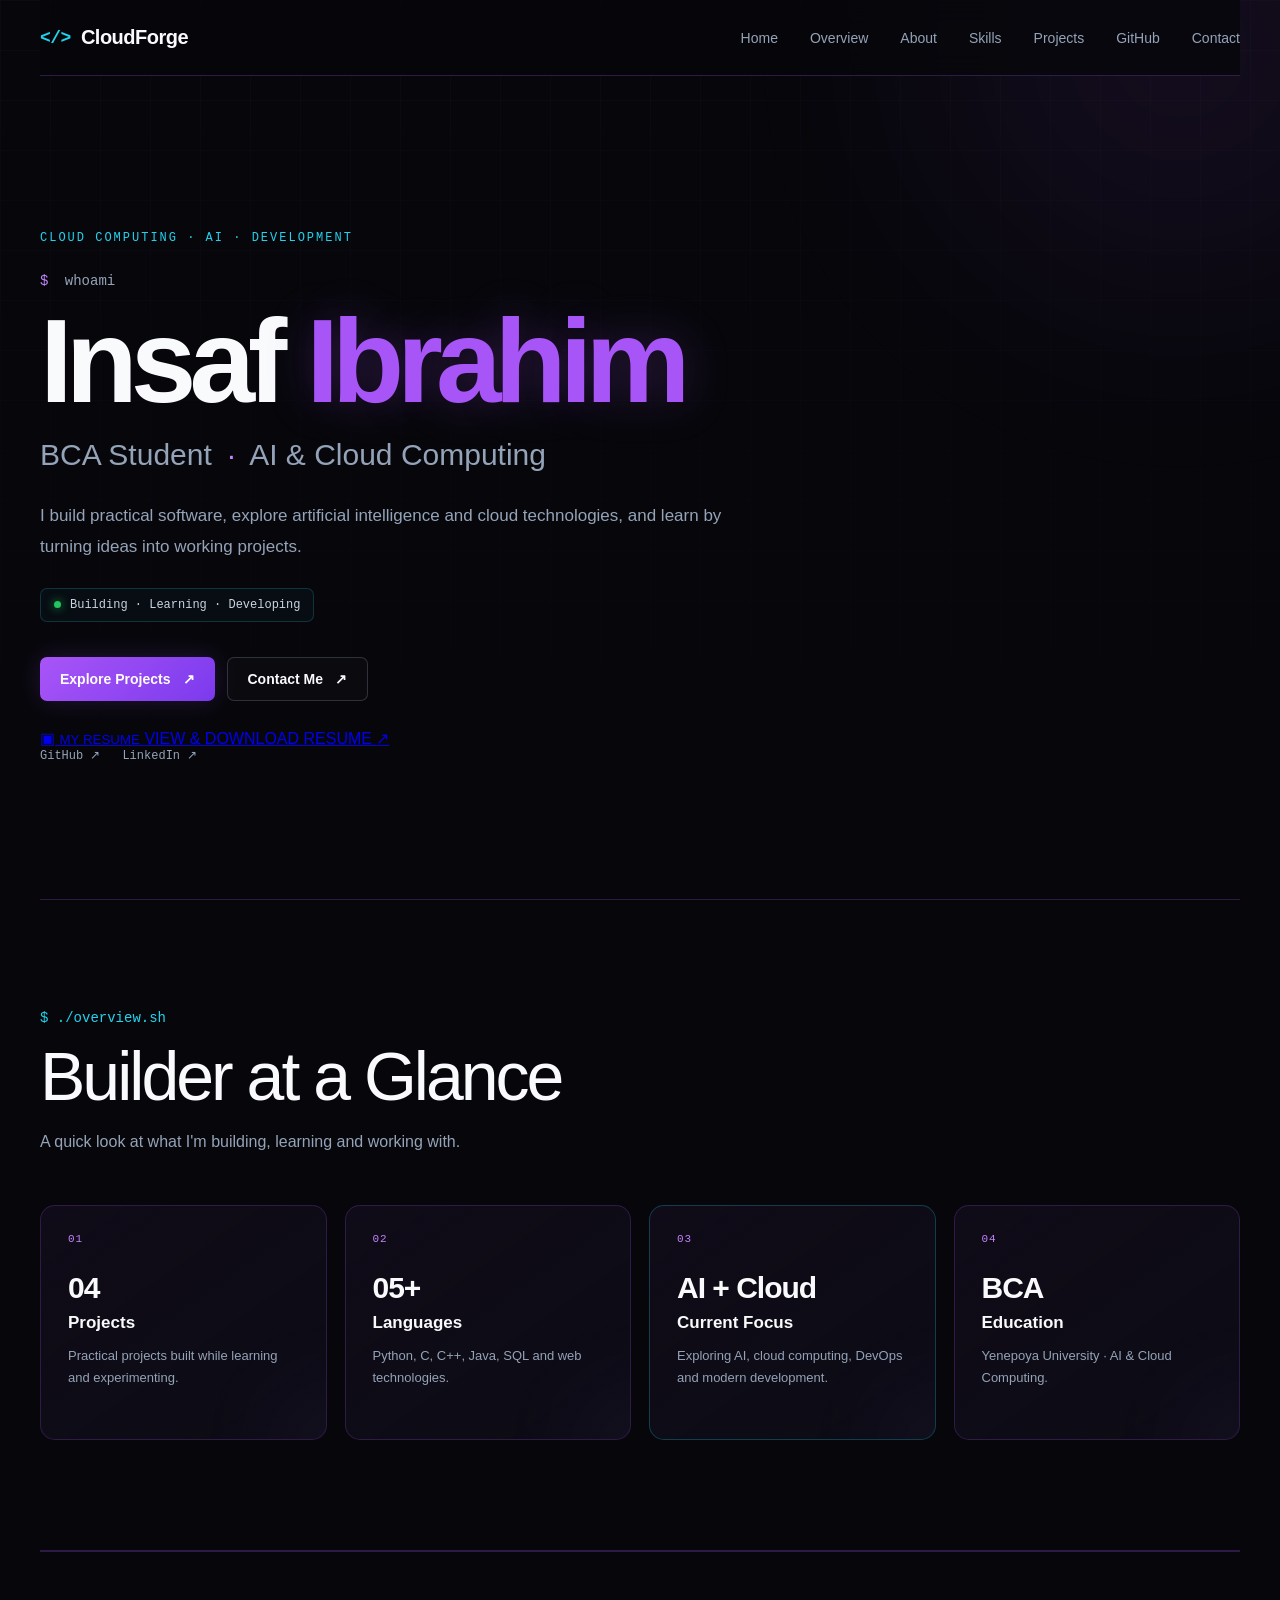
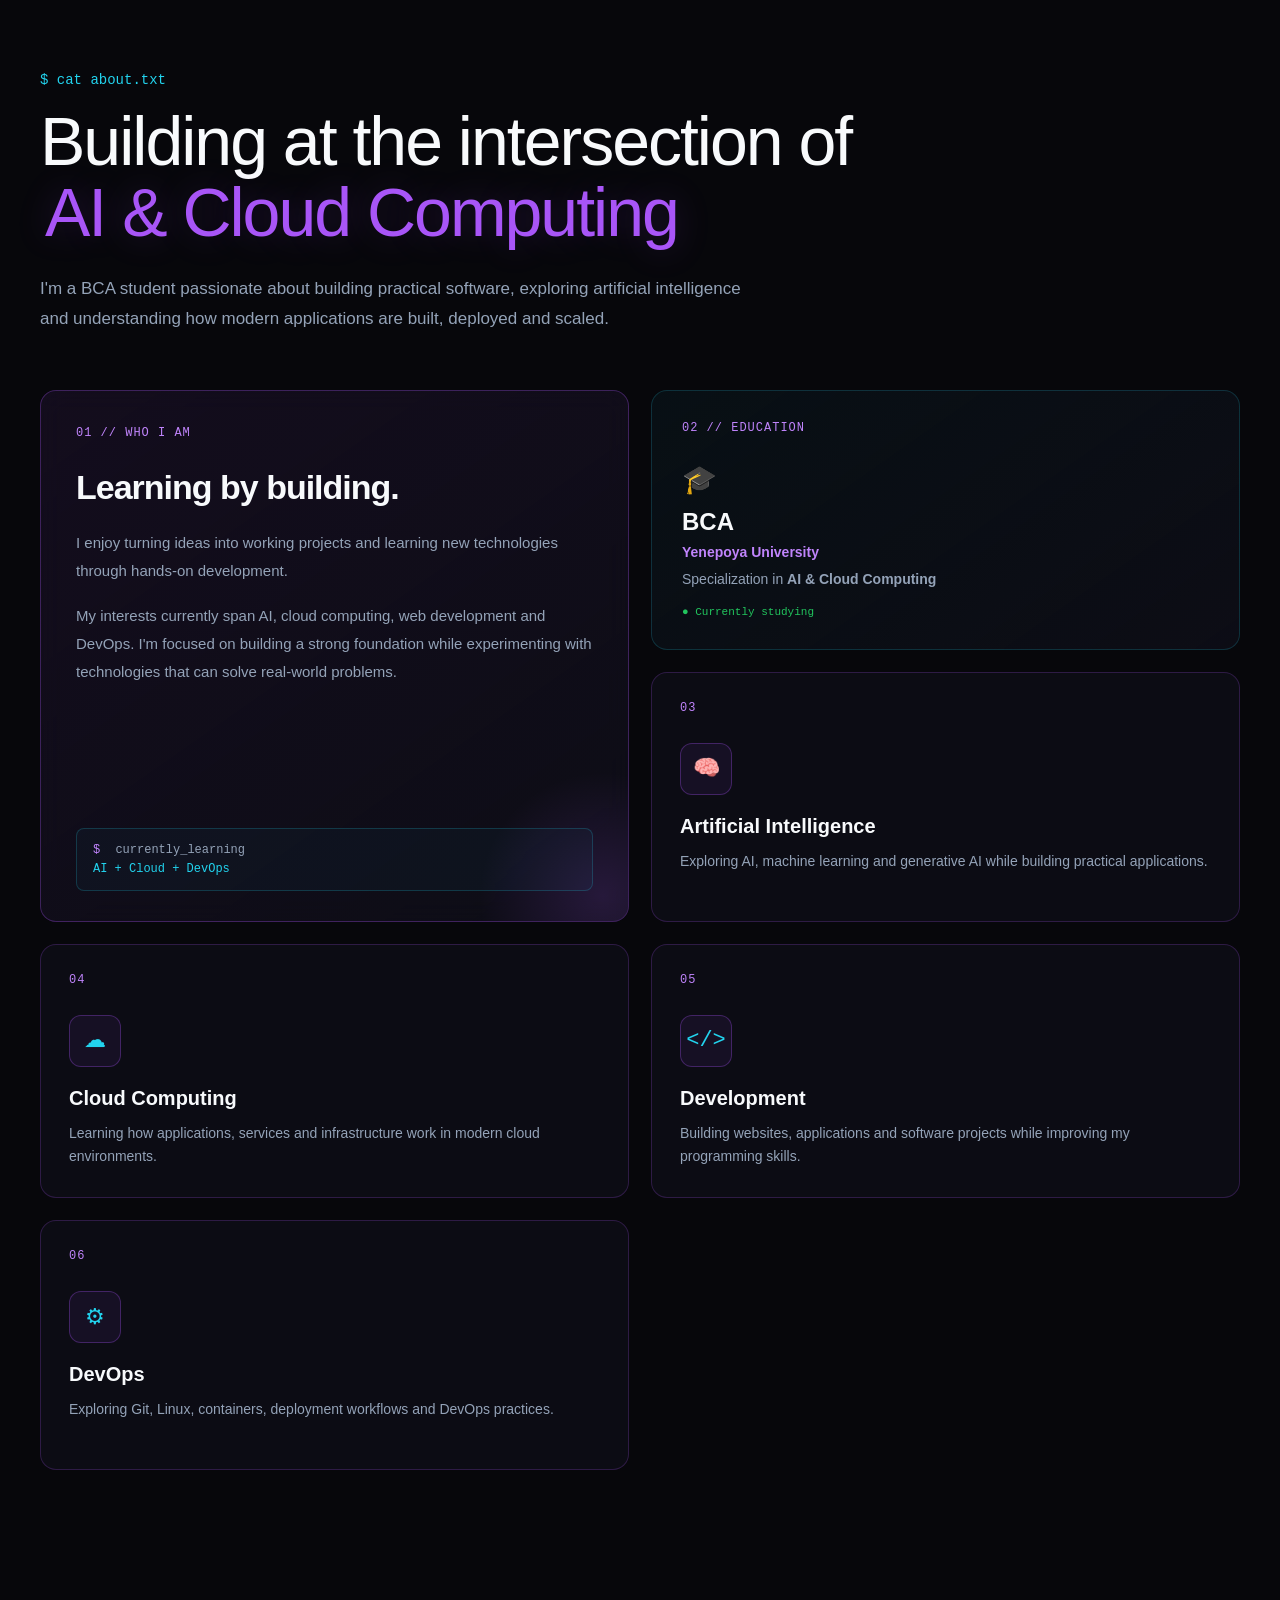
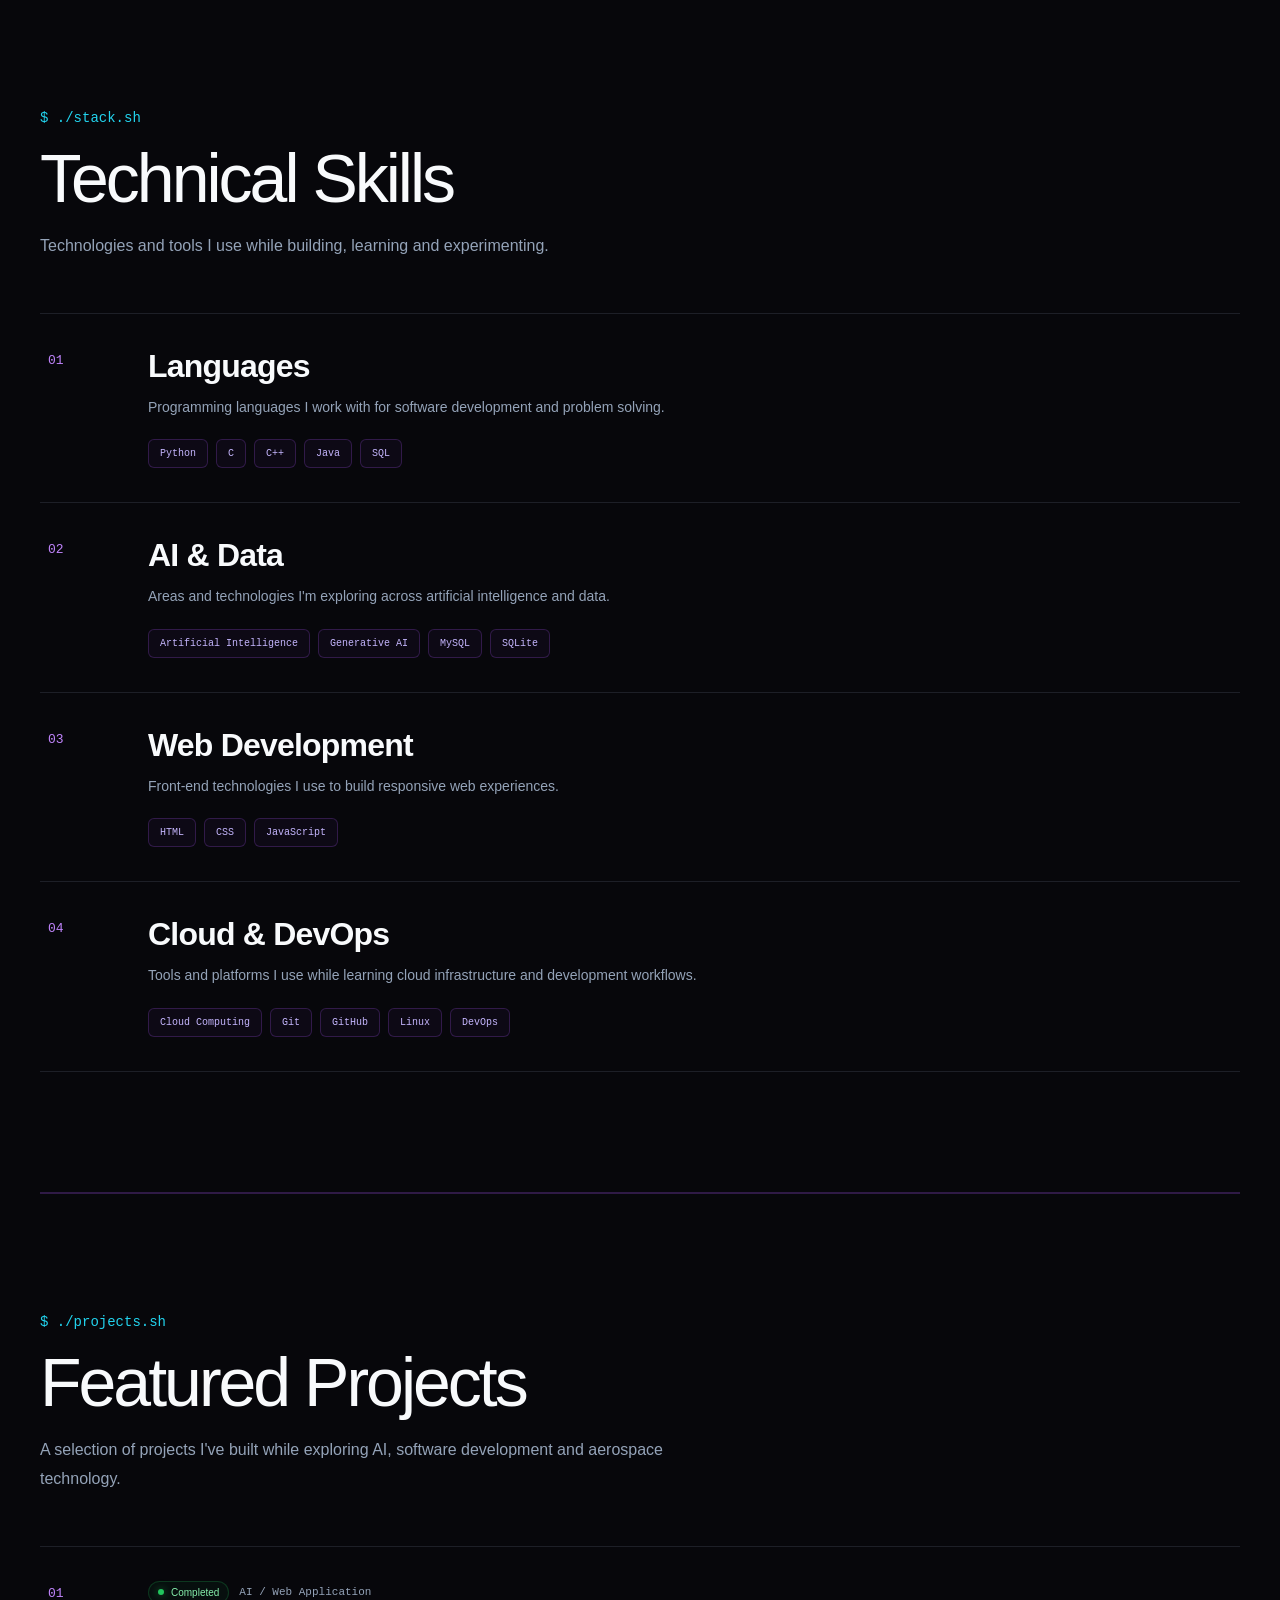
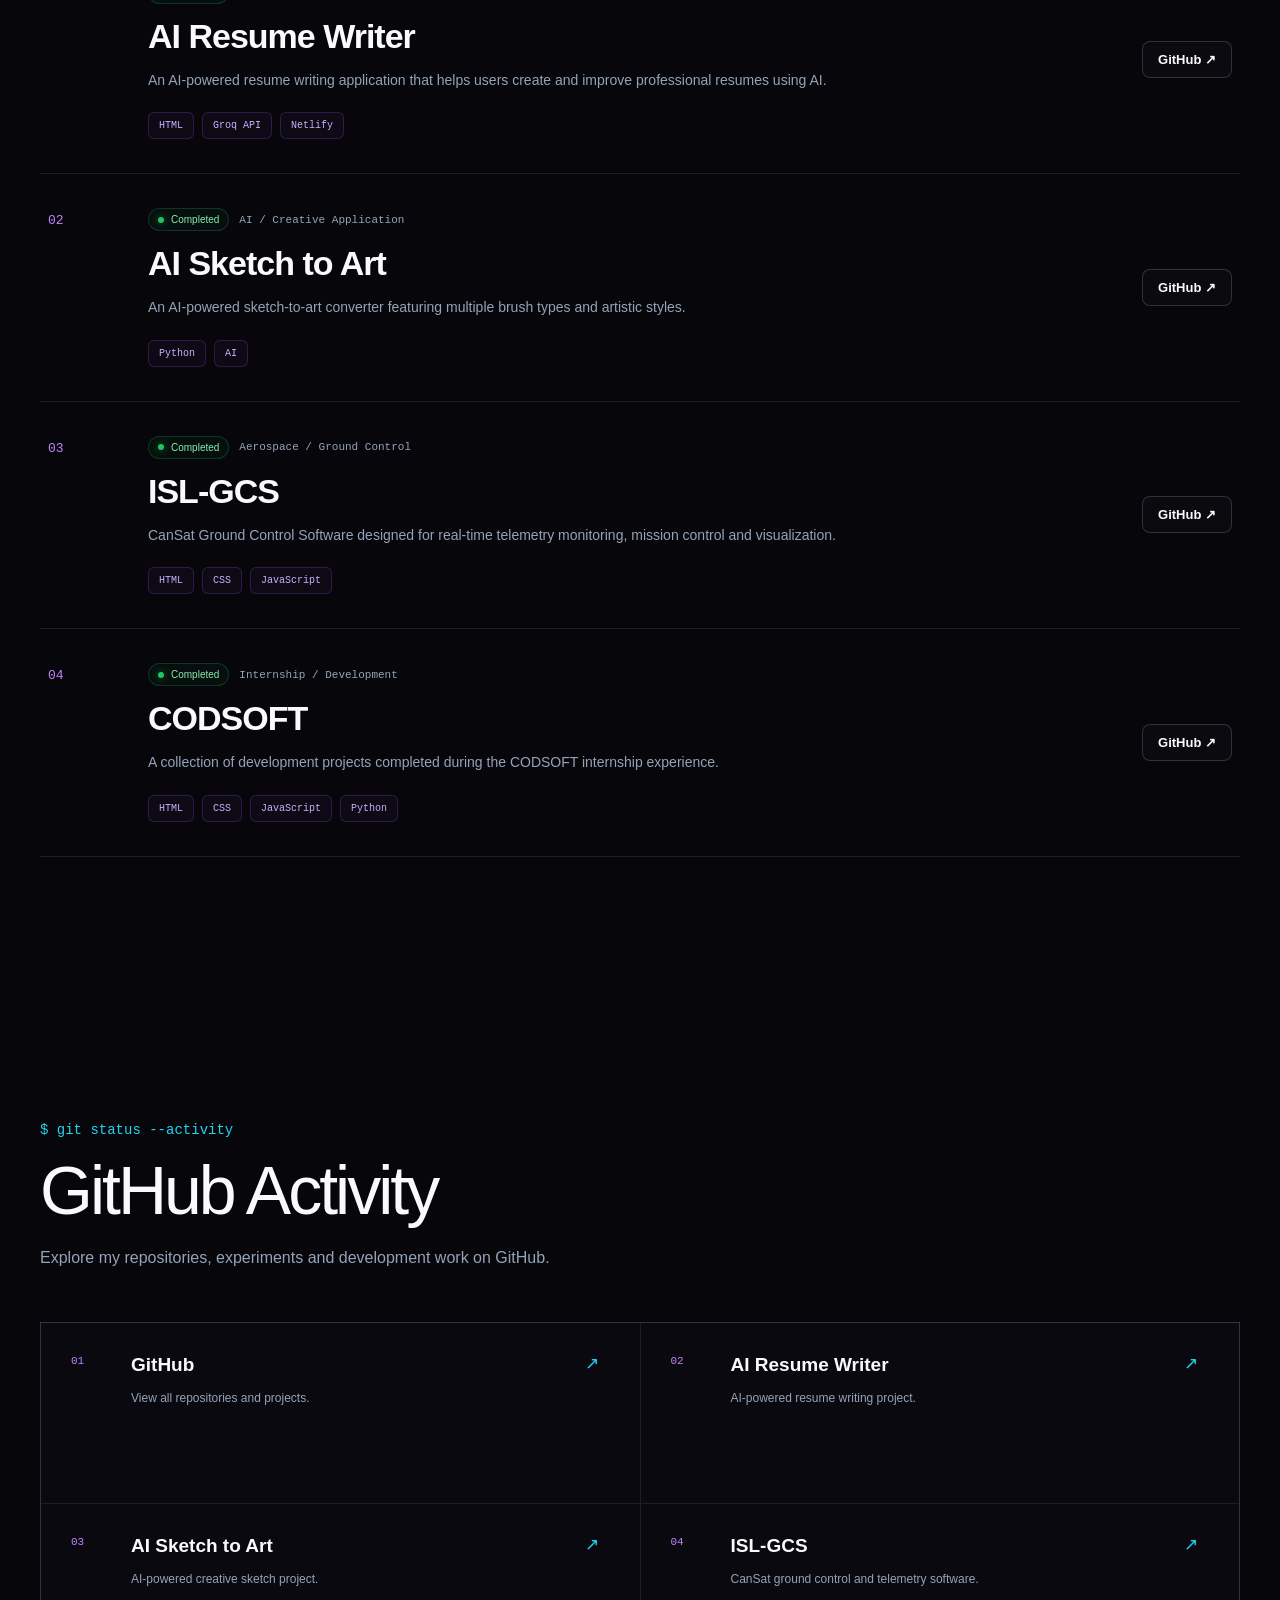
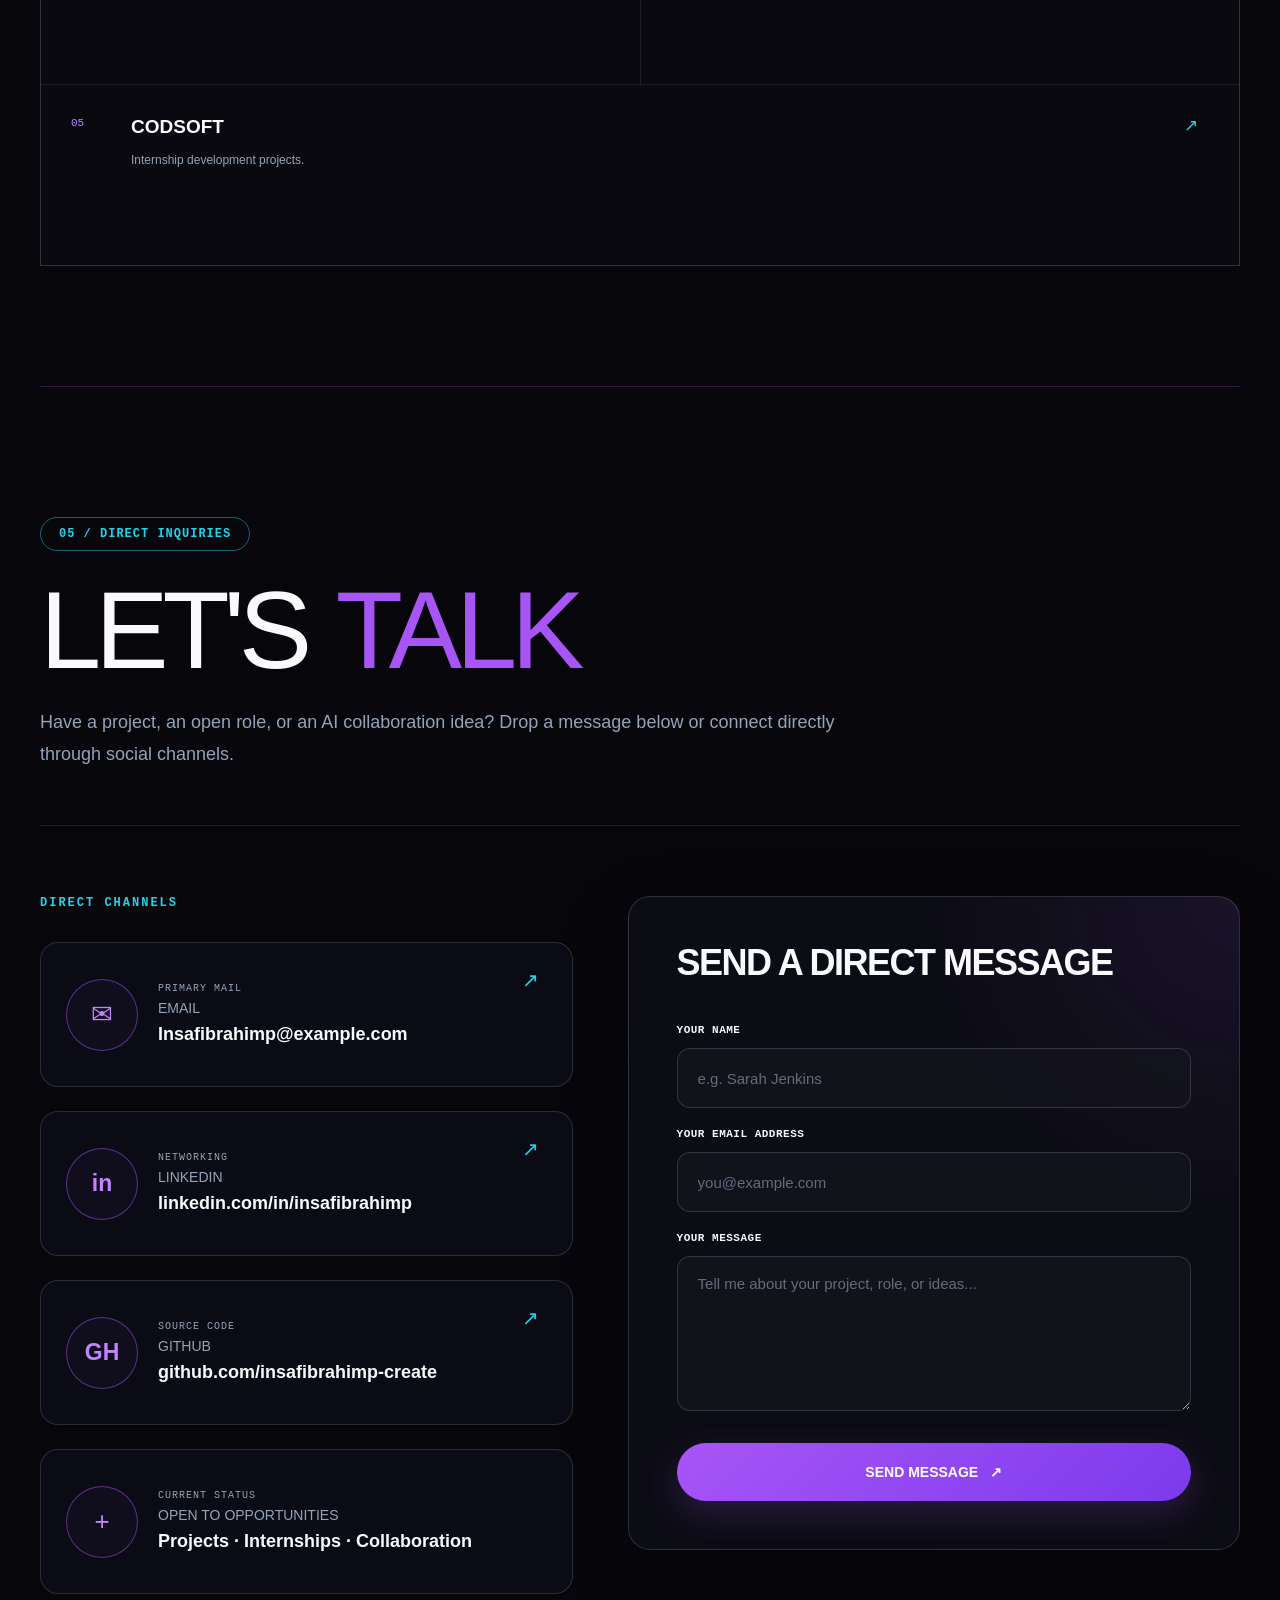
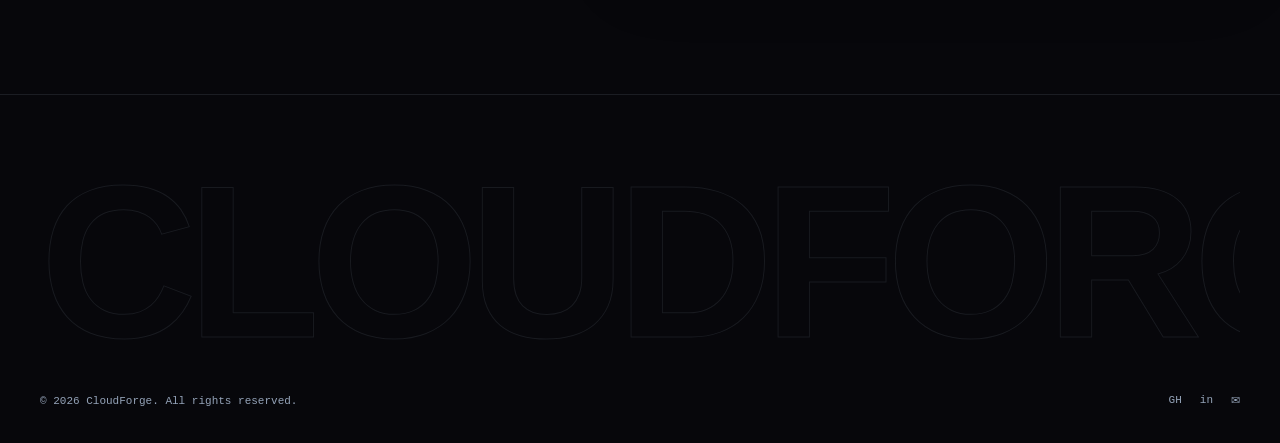
==== commit f99369f1: "Update index.html" ====
--- a/index.html
+++ b/index.html
@@ -120,6 +120,28 @@
 
                 </div>
 
+                <!-- ================= RESUME BUTTON ================= -->
+
+                <div class="hero-resume-action">
+
+                    <a href="resume.html" class="hero-resume-button">
+
+                        <span class="resume-icon" aria-hidden="true">▣</span>
+
+                        <span class="resume-button-text">
+                            <small>MY RESUME</small>
+                            VIEW &amp; DOWNLOAD RESUME
+                        </span>
+
+                        <span class="resume-arrow" aria-hidden="true">↗</span>
+
+                    </a>
+
+                </div>
+
+
+                <!-- ================= SOCIAL LINKS ================= -->
+
                 <div class="hero-modern-links">
 
                     <a href="https://github.com/insafibrahimp-create"
@@ -132,12 +154,6 @@
                        target="_blank"
                        rel="noopener noreferrer">
                         LinkedIn ↗
-                    </a>
-
-                    <a href="resume.pdf"
-                       target="_blank"
-                       rel="noopener noreferrer">
-                        Resume ↗
                     </a>
 
                 </div>
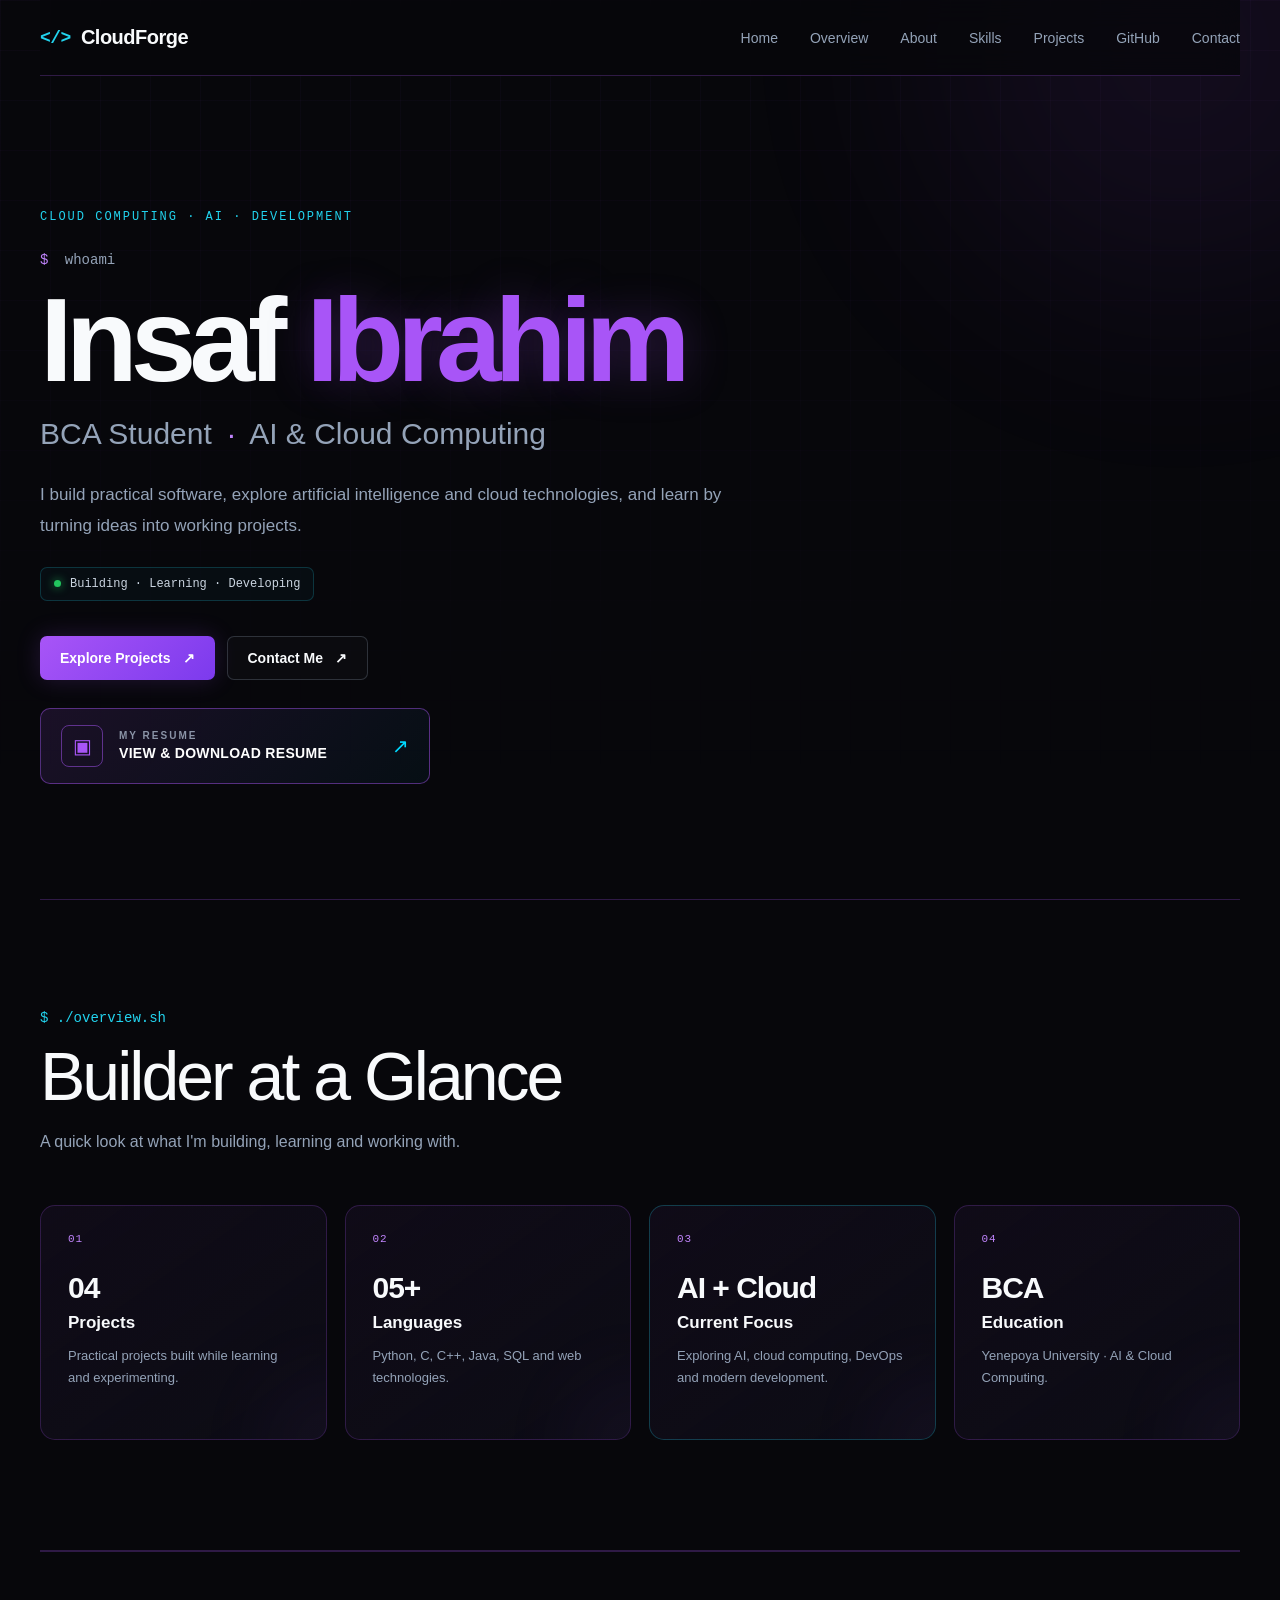
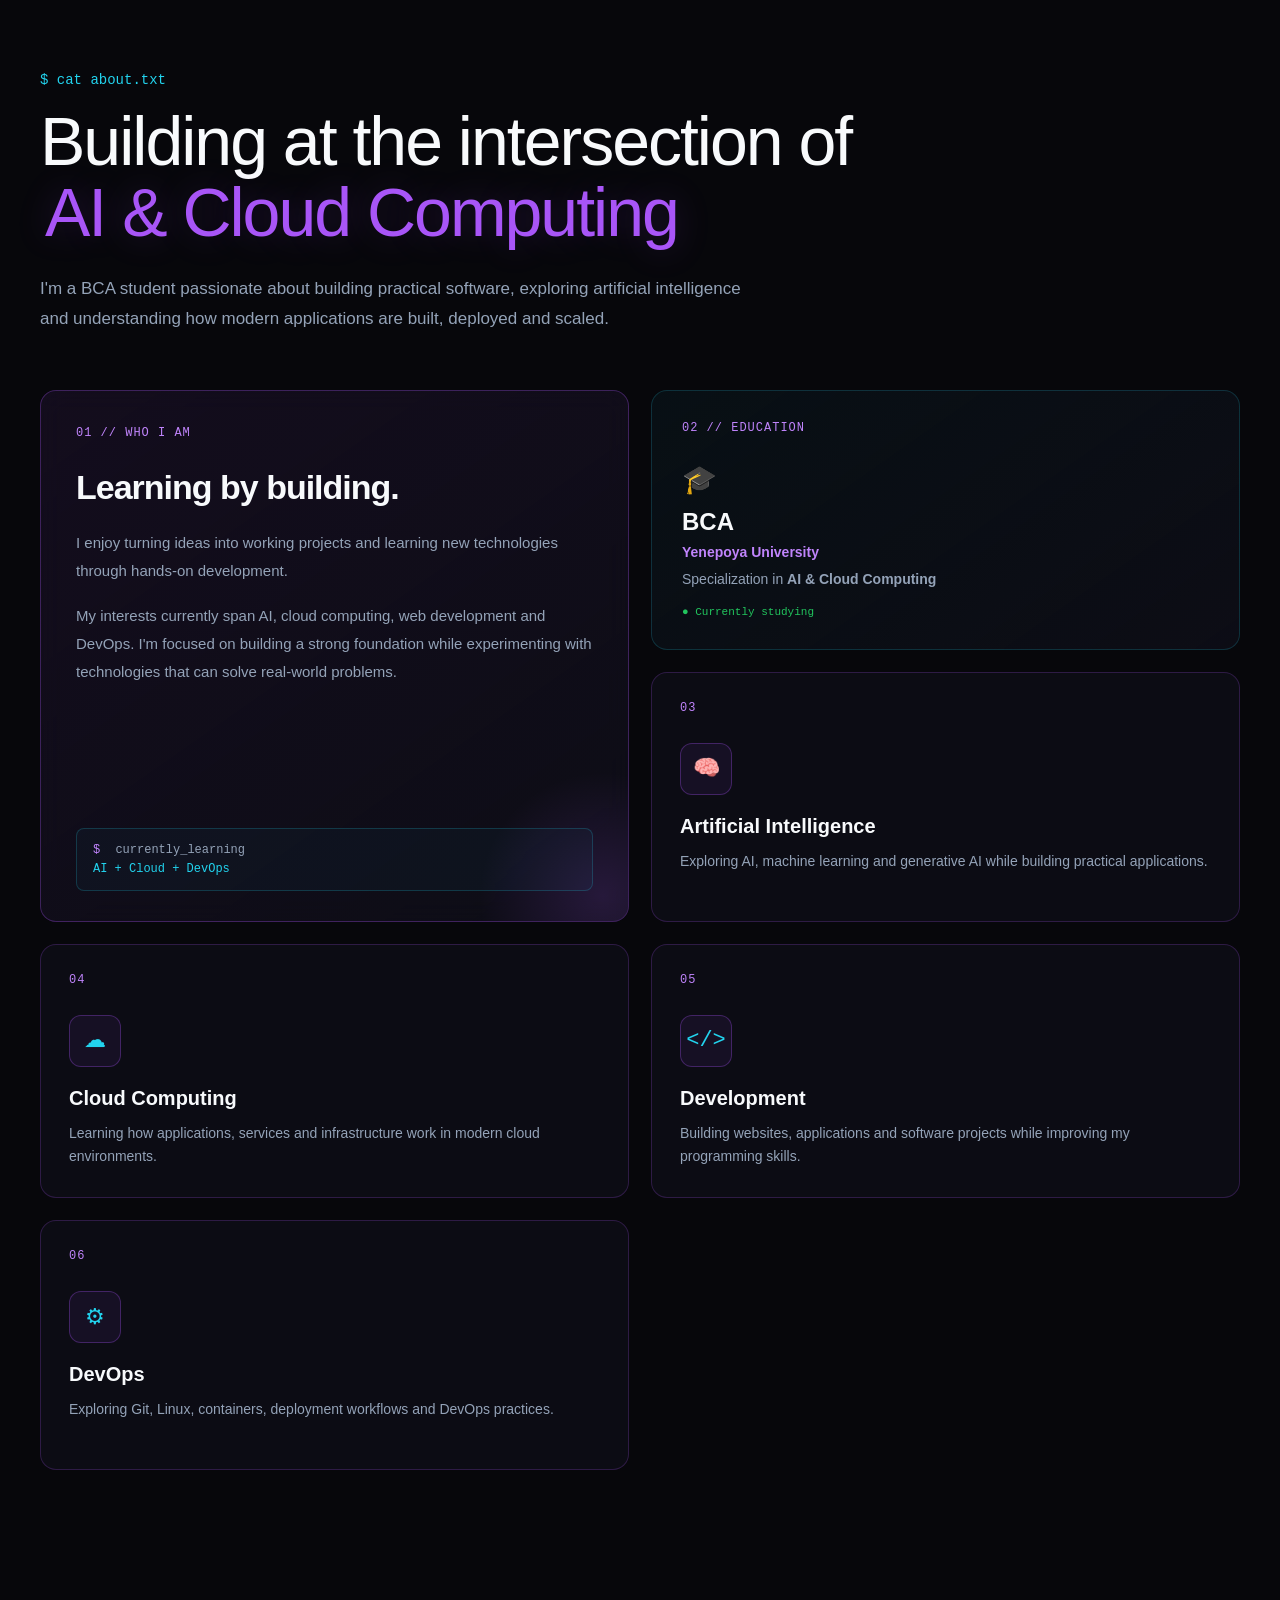
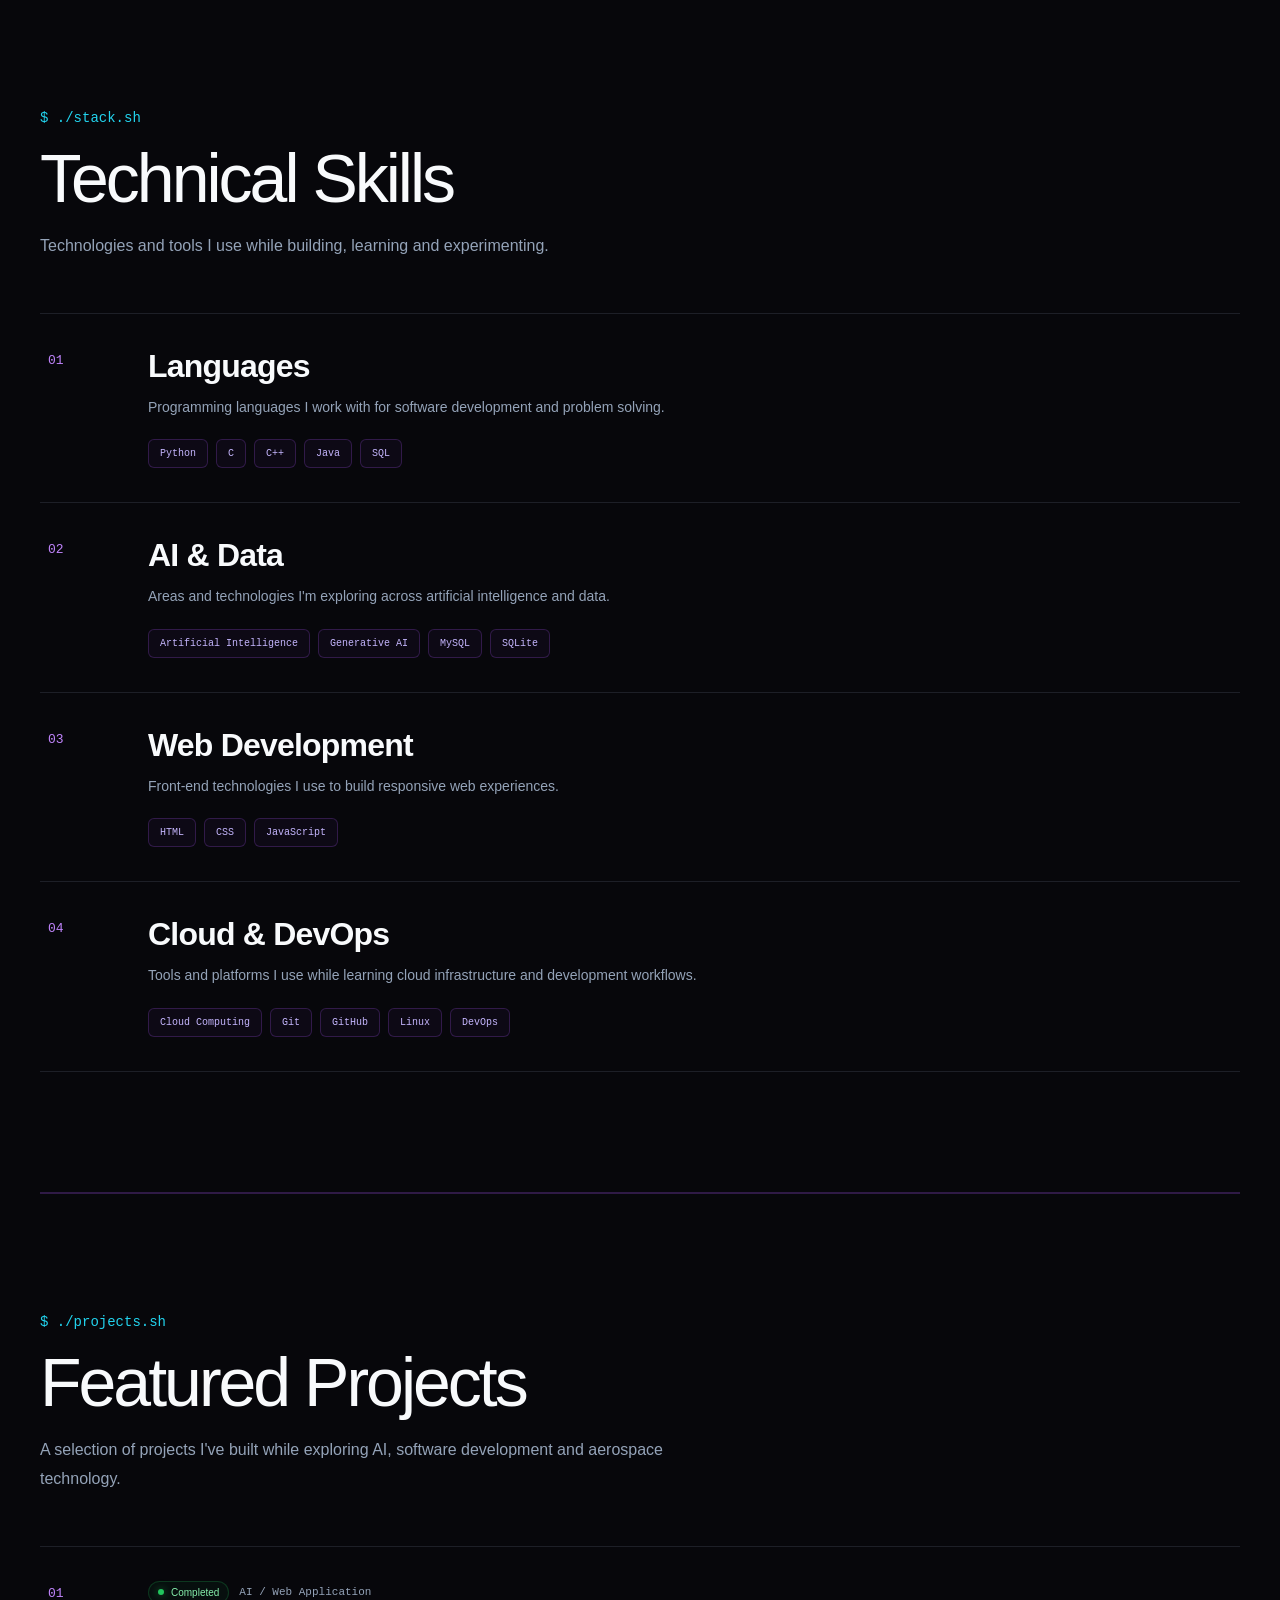
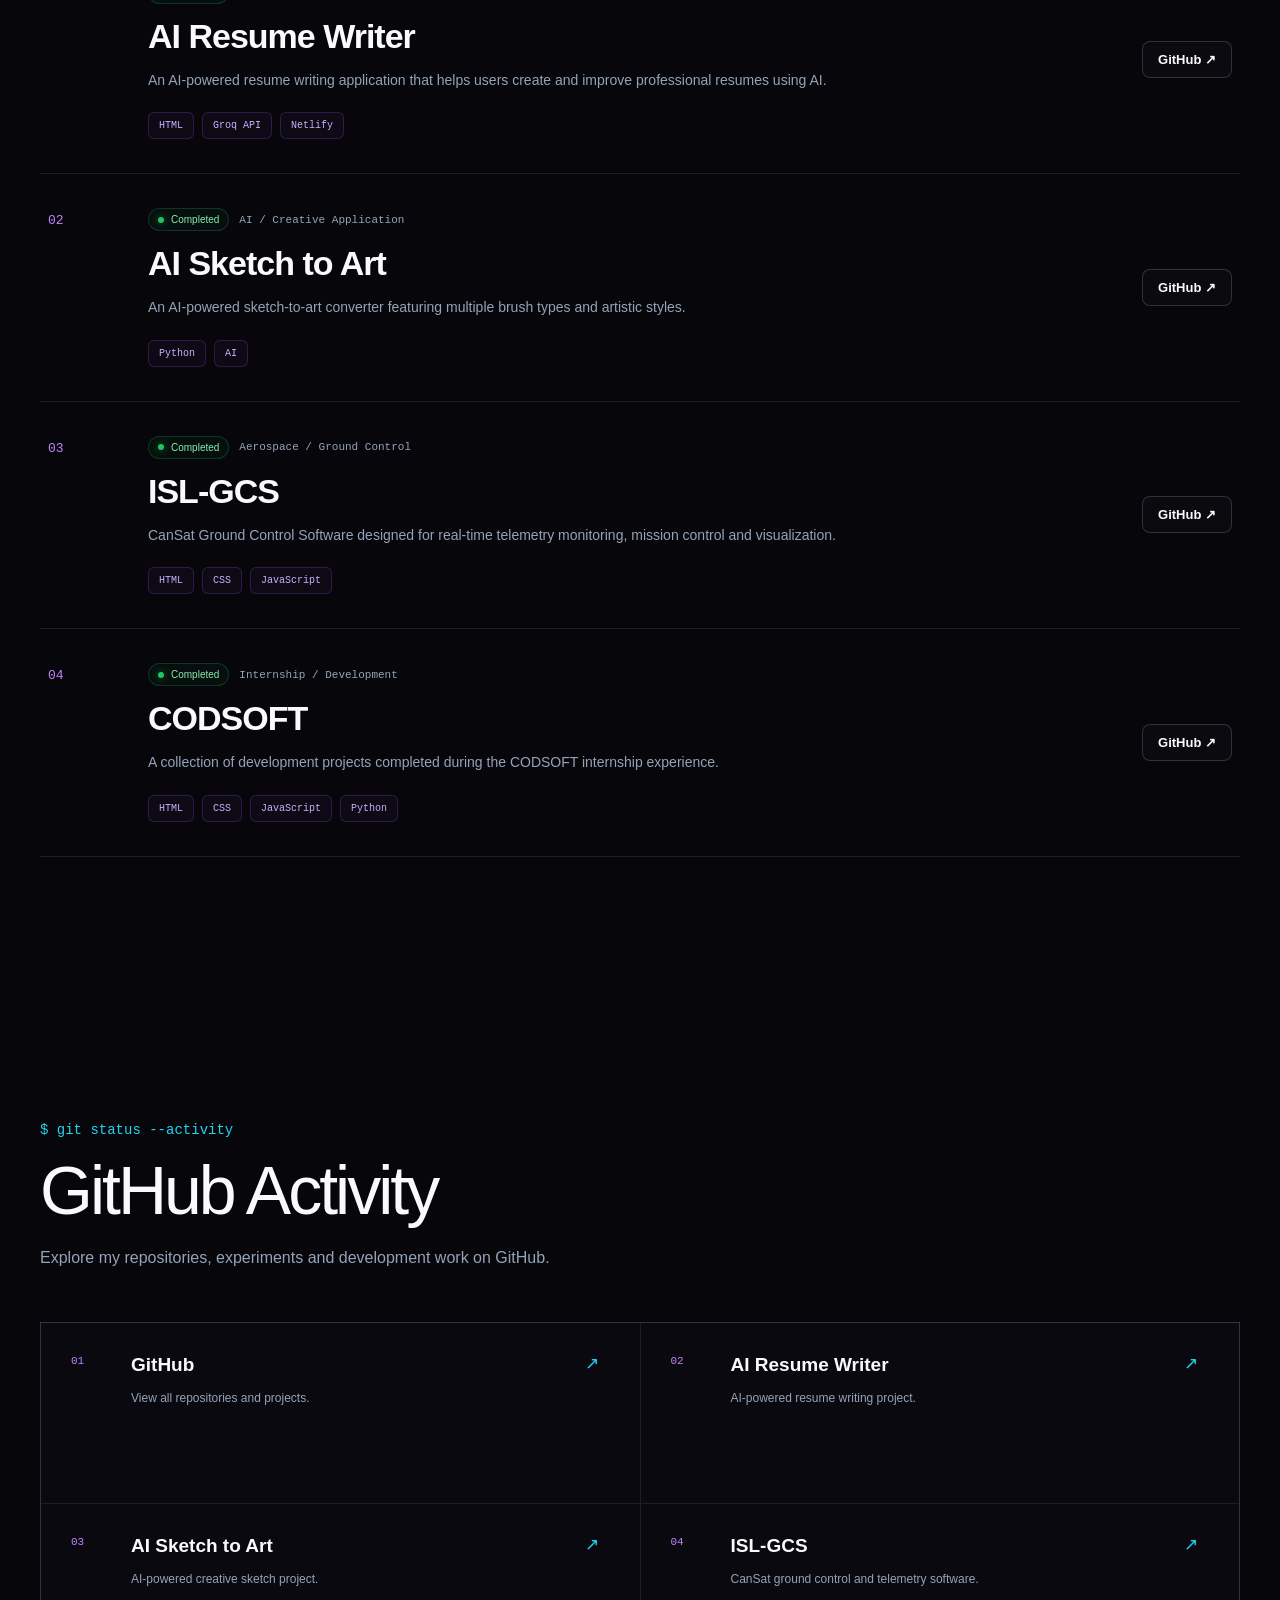
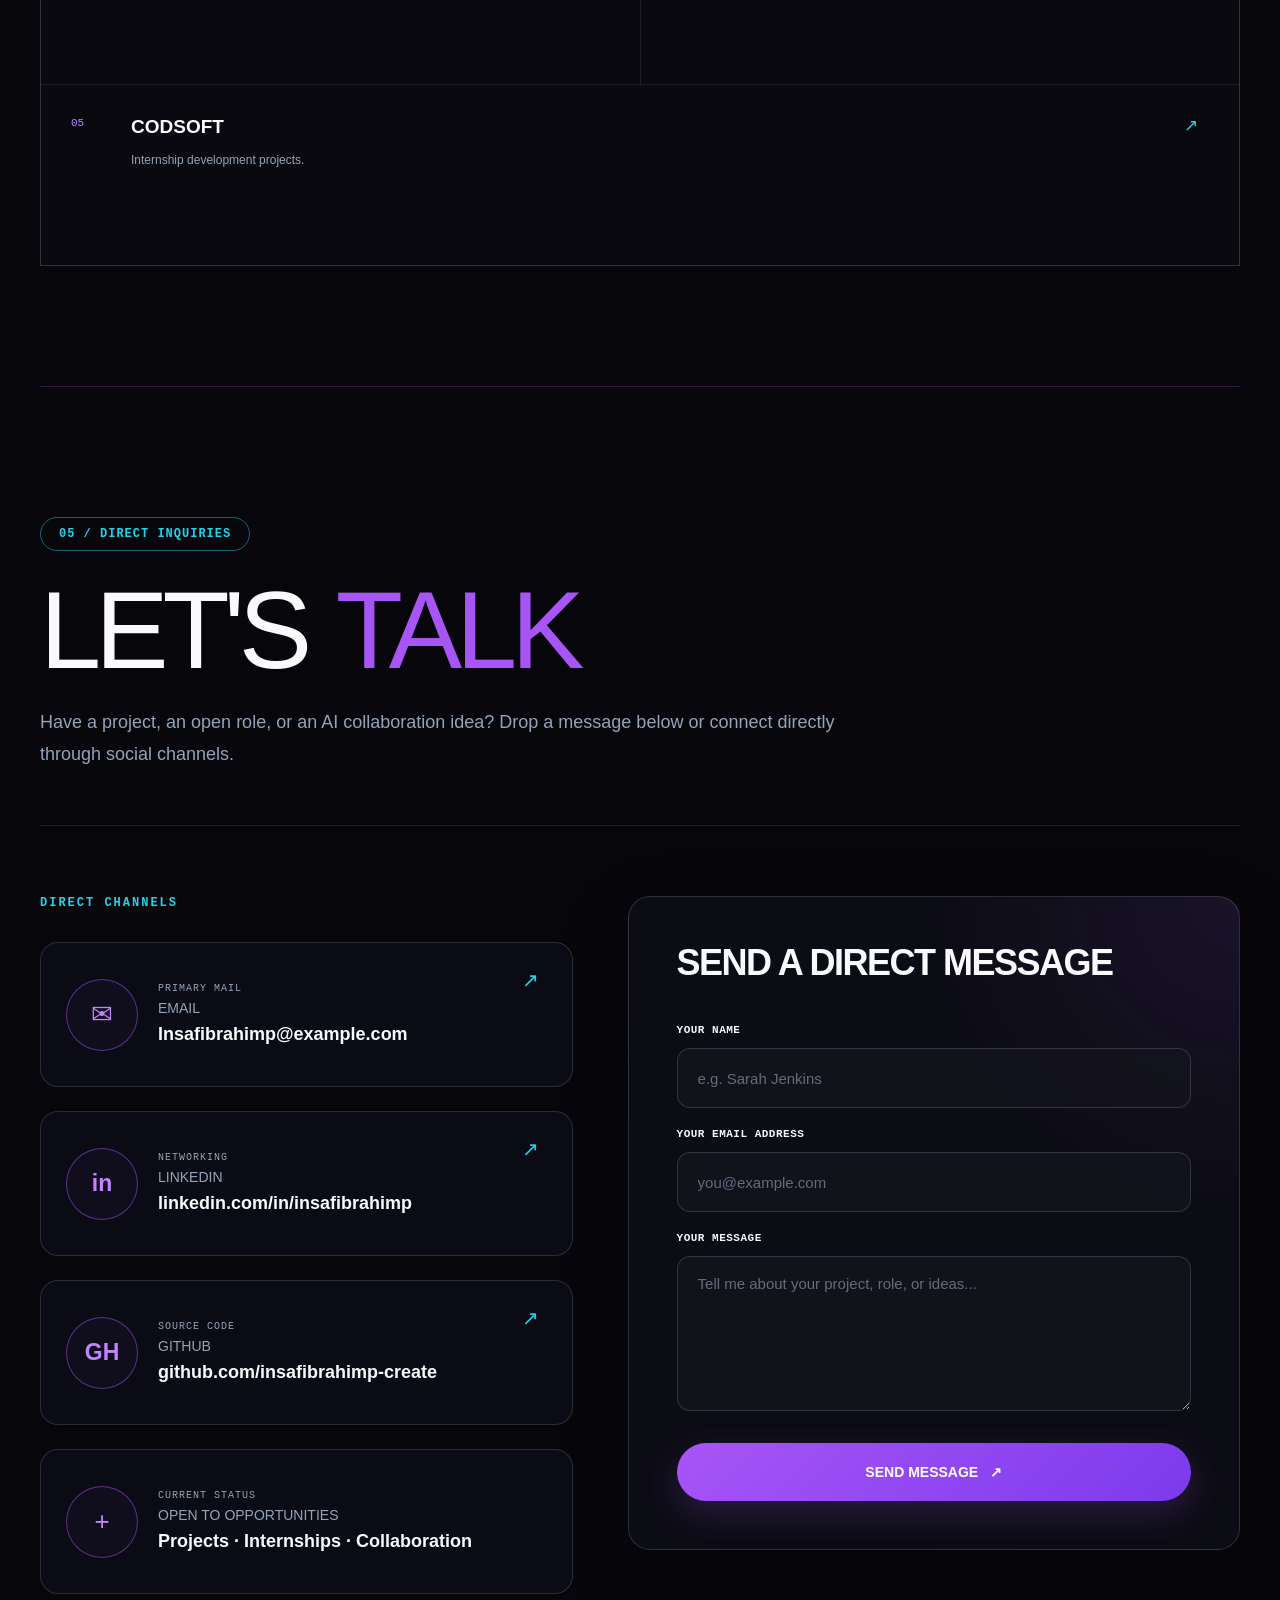
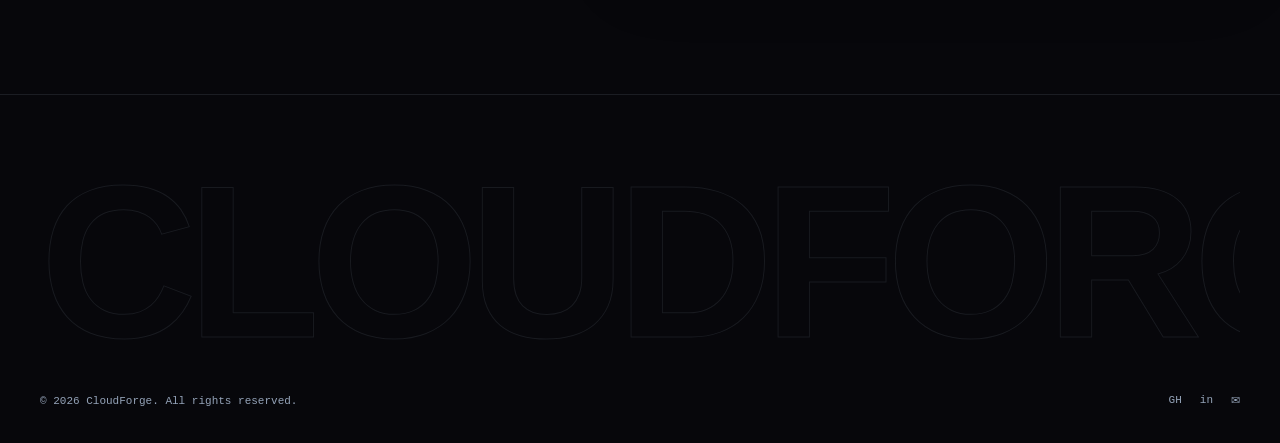
==== commit c2c33820: "Remove social links from index.html Removed social links section from the index.html file." ====
--- a/index.html
+++ b/index.html
@@ -139,24 +139,6 @@
 
                 </div>
 
-
-                <!-- ================= SOCIAL LINKS ================= -->
-
-                <div class="hero-modern-links">
-
-                    <a href="https://github.com/insafibrahimp-create"
-                       target="_blank"
-                       rel="noopener noreferrer">
-                        GitHub ↗
-                    </a>
-
-                    <a href="https://www.linkedin.com/in/insafibrahimp"
-                       target="_blank"
-                       rel="noopener noreferrer">
-                        LinkedIn ↗
-                    </a>
-
-                </div>
 
             </div>
 
--- a/style.css
+++ b/style.css
@@ -6572,3 +6572,132 @@
         margin-top: 30px;
     }
 }
+/* ================= HERO RESUME BUTTON ================= */
+
+.hero-resume-action {
+    margin-top: 22px;
+    width: 100%;
+    max-width: 390px;
+}
+
+.hero-resume-button {
+    display: flex;
+    align-items: center;
+    gap: 16px;
+
+    width: 100%;
+    padding: 16px 20px;
+
+    text-decoration: none;
+
+    border: 1px solid rgba(168, 85, 247, 0.45);
+    border-radius: 10px;
+
+    background:
+        linear-gradient(
+            135deg,
+            rgba(168, 85, 247, 0.12),
+            rgba(0, 217, 255, 0.04)
+        );
+
+    color: #ffffff;
+
+    transition:
+        transform 0.3s ease,
+        border-color 0.3s ease,
+        background 0.3s ease,
+        box-shadow 0.3s ease;
+}
+
+.hero-resume-button:hover {
+    transform: translateY(-3px);
+
+    border-color: #a855f7;
+
+    background:
+        linear-gradient(
+            135deg,
+            rgba(168, 85, 247, 0.22),
+            rgba(0, 217, 255, 0.08)
+        );
+
+    box-shadow:
+        0 12px 35px rgba(168, 85, 247, 0.18);
+}
+
+
+/* Resume icon */
+
+.resume-icon {
+    display: flex;
+    align-items: center;
+    justify-content: center;
+
+    width: 42px;
+    height: 42px;
+
+    flex-shrink: 0;
+
+    border: 1px solid rgba(168, 85, 247, 0.5);
+    border-radius: 8px;
+
+    color: #a855f7;
+
+    font-size: 20px;
+}
+
+
+/* Resume text */
+
+.hero-resume-button span:nth-child(2) {
+    display: flex;
+    flex-direction: column;
+
+    gap: 4px;
+
+    flex: 1;
+
+    font-size: 14px;
+    font-weight: 700;
+    letter-spacing: 0.3px;
+}
+
+.hero-resume-button small {
+    color: #8b94a7;
+
+    font-size: 10px;
+    font-weight: 600;
+
+    letter-spacing: 2px;
+}
+
+
+/* Arrow */
+
+.resume-arrow {
+    color: #00d9ff;
+
+    font-size: 20px;
+
+    transition: transform 0.3s ease;
+}
+
+.hero-resume-button:hover .resume-arrow {
+    transform: translate(3px, -3px);
+}
+
+
+/* ================= MOBILE ================= */
+
+@media (max-width: 768px) {
+
+    .hero-resume-action {
+        max-width: 100%;
+        margin-top: 18px;
+    }
+
+    .hero-resume-button {
+        padding: 15px 17px;
+    }
+
+}
